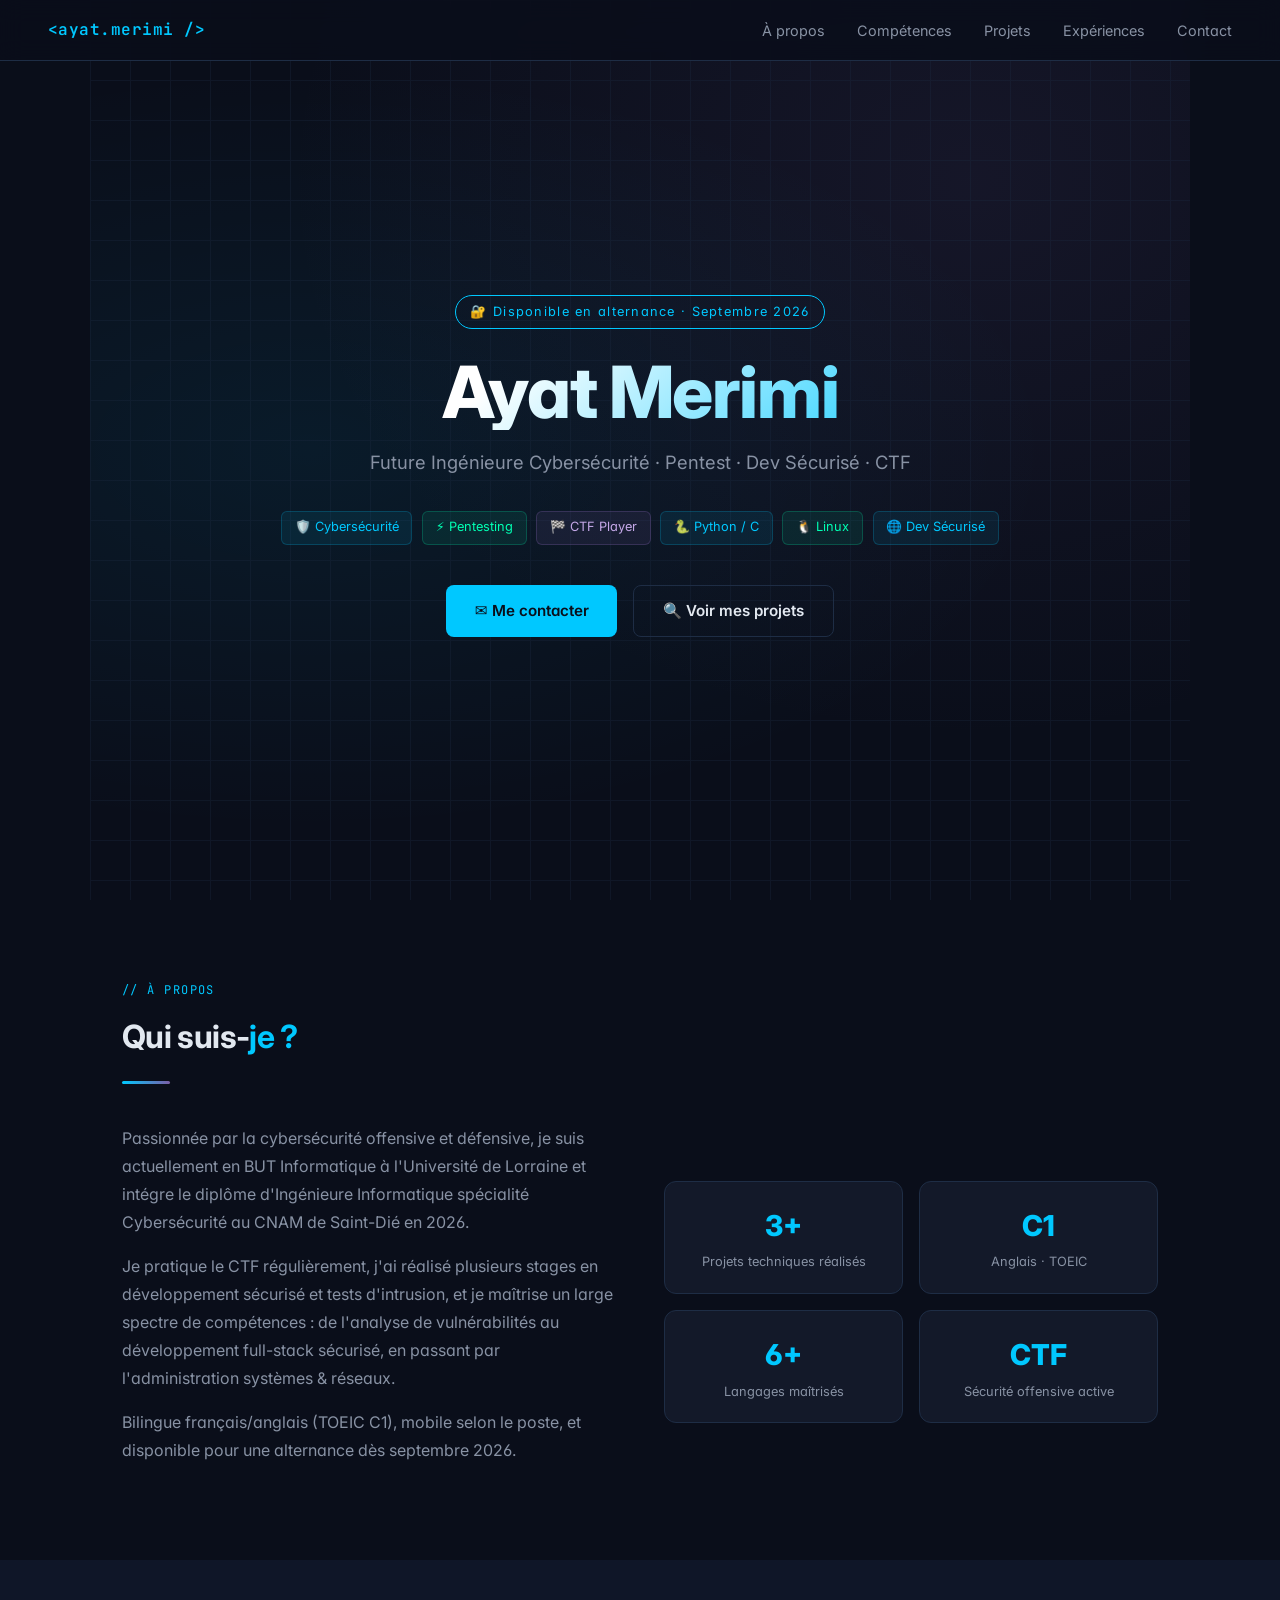
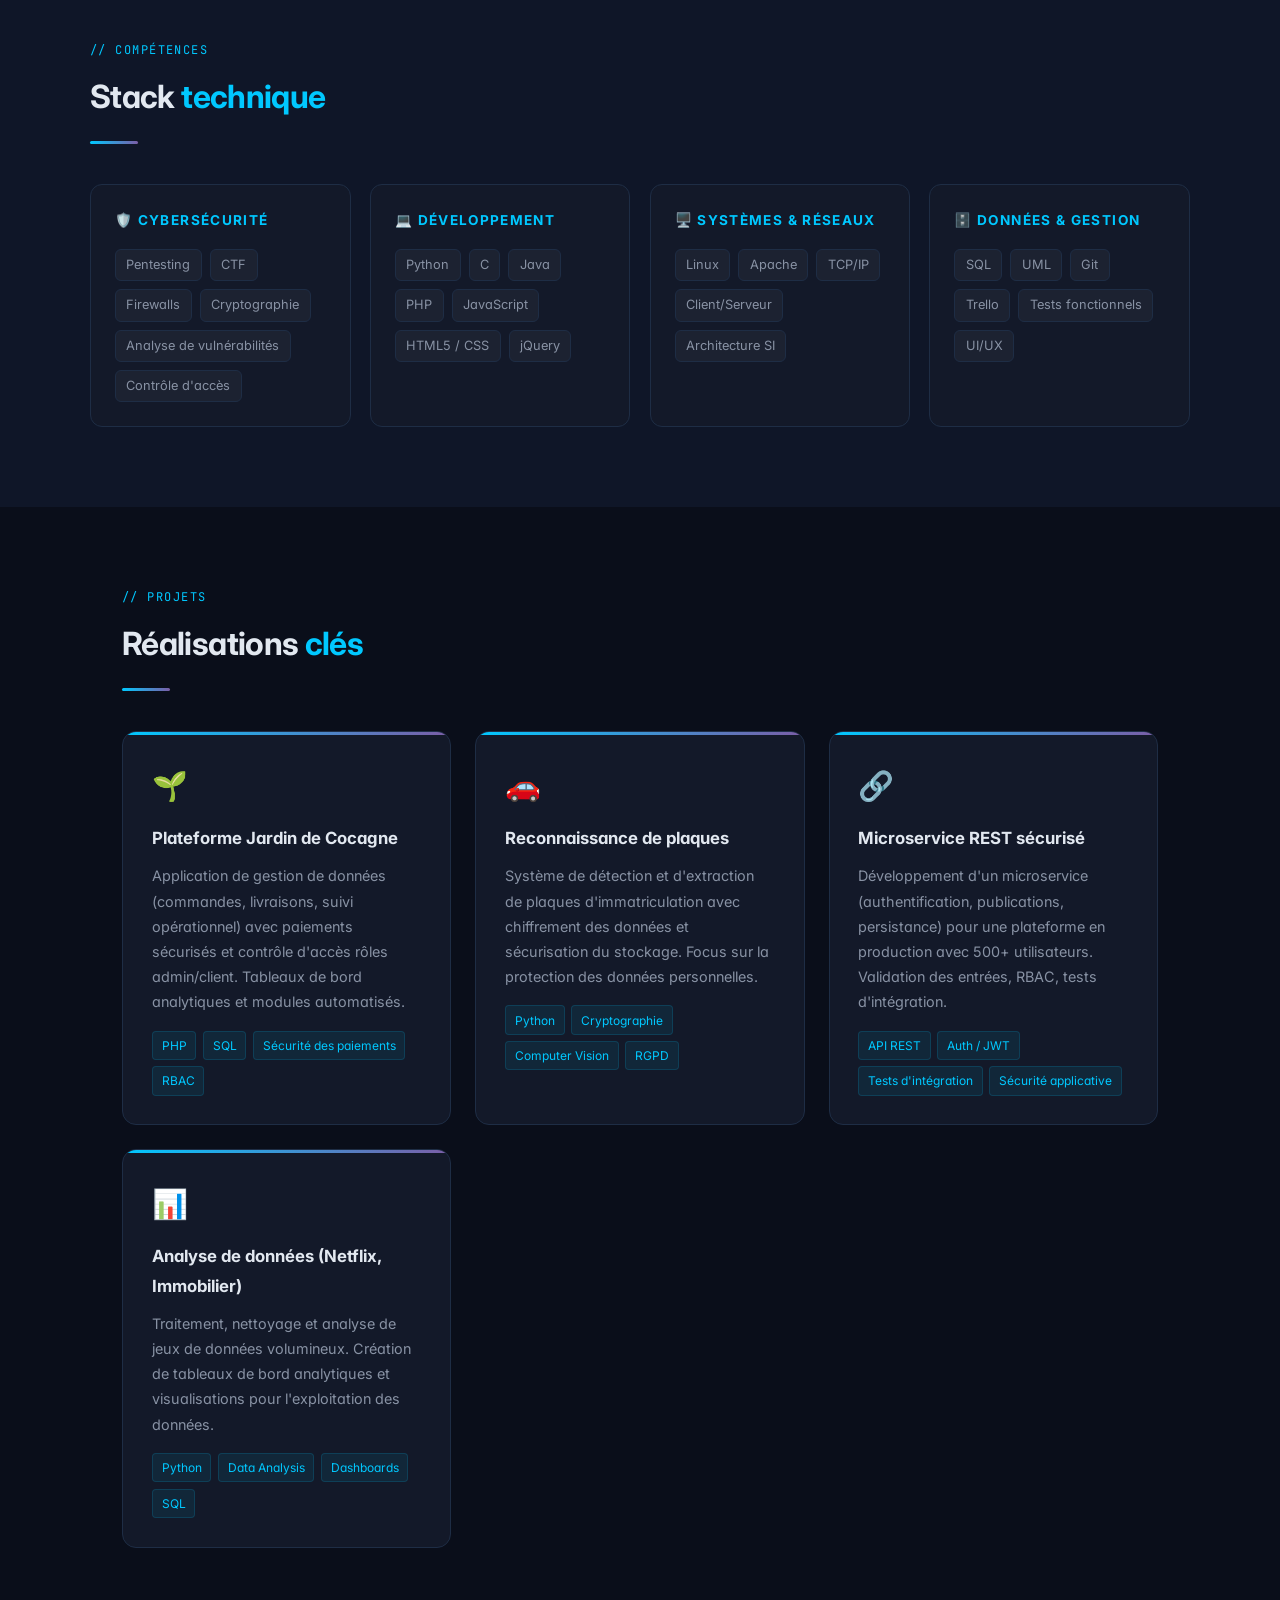
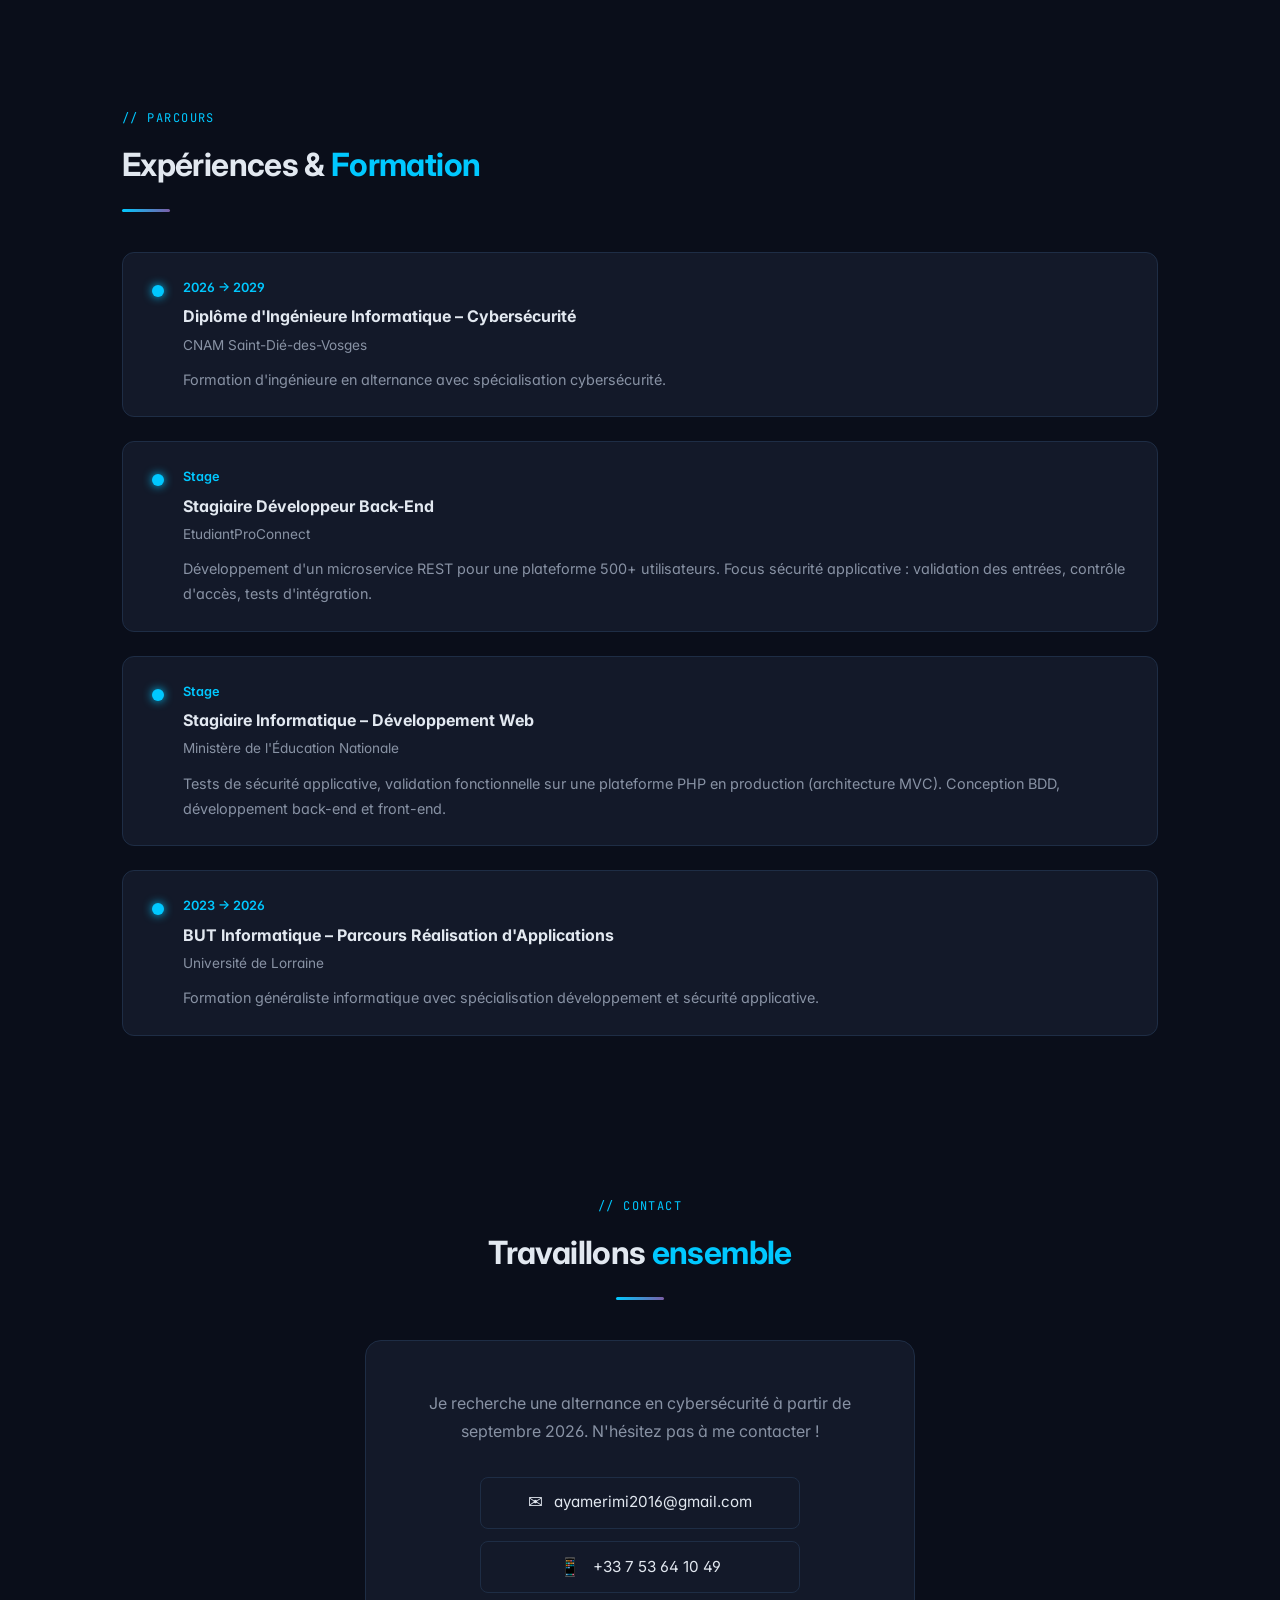
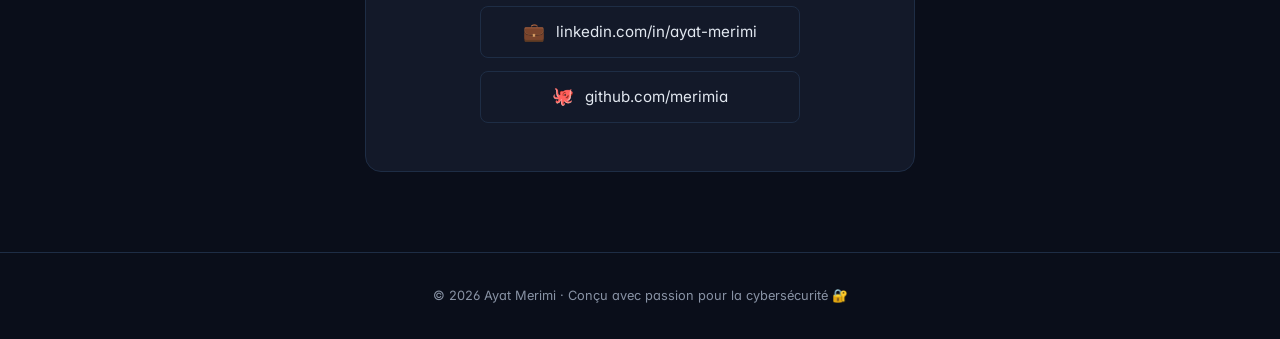
==== index.html @ 7a527c50 "Add files via upload" ====
<!DOCTYPE html>
<html lang="fr">
<head>
  <meta charset="UTF-8" />
  <meta name="viewport" content="width=device-width, initial-scale=1.0" />
  <title>Ayat Merimi – Future Ingénieure Cybersécurité</title>
  <link rel="preconnect" href="https://fonts.googleapis.com">
  <link rel="preconnect" href="https://fonts.gstatic.com" crossorigin>
  <link href="https://fonts.googleapis.com/css2?family=Inter:wght@300;400;500;600;700;800&family=JetBrains+Mono:wght@400;600&display=swap" rel="stylesheet">
  <style>
    :root {
      --bg: #0a0e1a;
      --bg2: #0f1628;
      --card: #131929;
      --accent: #00c8ff;
      --accent2: #7b5ea7;
      --green: #00ffb3;
      --text: #e2e8f0;
      --muted: #8892a4;
      --border: #1e2d45;
    }

    * { margin: 0; padding: 0; box-sizing: border-box; }

    html { scroll-behavior: smooth; }

    body {
      font-family: 'Inter', system-ui, sans-serif;
      background: var(--bg);
      color: var(--text);
      line-height: 1.75;
      -webkit-font-smoothing: antialiased;
      -moz-osx-font-smoothing: grayscale;
      font-feature-settings: "cv02","cv03","cv04","cv11";
    }

    /* ── NAV ── */
    nav {
      position: fixed; top: 0; left: 0; right: 0; z-index: 100;
      display: flex; align-items: center; justify-content: space-between;
      padding: 1rem 3rem;
      background: rgba(10,14,26,.85);
      backdrop-filter: blur(12px);
      border-bottom: 1px solid var(--border);
    }
    .logo {
      font-family: 'JetBrains Mono', monospace;
      font-size: 1rem; font-weight: 600; color: var(--accent);
      letter-spacing: .03em;
    }
    .nav-links { display: flex; gap: 2rem; list-style: none; }
    .nav-links a {
      color: var(--muted); text-decoration: none; font-size: .9rem;
      transition: color .2s;
    }
    .nav-links a:hover { color: var(--accent); }

    /* ── HERO ── */
    #hero {
      min-height: 100vh;
      display: flex; align-items: center; justify-content: center;
      text-align: center;
      padding: 6rem 2rem 4rem;
      background:
        radial-gradient(ellipse at 20% 50%, rgba(0,200,255,.07) 0%, transparent 60%),
        radial-gradient(ellipse at 80% 20%, rgba(123,94,167,.1) 0%, transparent 55%);
      position: relative; overflow: hidden;
    }
    .grid-bg {
      position: absolute; inset: 0;
      background-image:
        linear-gradient(var(--border) 1px, transparent 1px),
        linear-gradient(90deg, var(--border) 1px, transparent 1px);
      background-size: 40px 40px;
      opacity: .3;
    }
    .hero-content { position: relative; z-index: 1; max-width: 750px; }
    .badge {
      display: inline-block;
      padding: .3rem .9rem;
      border: 1px solid var(--accent);
      border-radius: 100px;
      color: var(--accent);
      font-size: .8rem; letter-spacing: .1em;
      margin-bottom: 1.5rem;
      animation: pulse 2s infinite;
    }
    @keyframes pulse {
      0%,100% { box-shadow: 0 0 0 0 rgba(0,200,255,.3); }
      50%      { box-shadow: 0 0 0 6px rgba(0,200,255,0); }
    }
    h1 {
      font-size: clamp(2.5rem, 6vw, 4.5rem);
      font-weight: 800; line-height: 1.08;
      letter-spacing: -.02em;
      background: linear-gradient(135deg, #fff 30%, var(--accent));
      -webkit-background-clip: text; -webkit-text-fill-color: transparent;
      background-clip: text;
      margin-bottom: 1rem;
    }
    .hero-sub {
      font-size: 1.15rem; color: var(--muted); margin-bottom: 2rem;
    }
    .hero-tags {
      display: flex; flex-wrap: wrap; gap: .6rem; justify-content: center;
      margin-bottom: 2.5rem;
    }
    .tag {
      padding: .3rem .8rem;
      border-radius: 6px;
      background: rgba(0,200,255,.08);
      border: 1px solid rgba(0,200,255,.2);
      font-size: .8rem; color: var(--accent);
    }
    .tag.green {
      background: rgba(0,255,179,.08);
      border-color: rgba(0,255,179,.2);
      color: var(--green);
    }
    .tag.purple {
      background: rgba(123,94,167,.12);
      border-color: rgba(123,94,167,.3);
      color: #c4a8e8;
    }
    .btn-row { display: flex; gap: 1rem; justify-content: center; flex-wrap: wrap; }
    .btn {
      padding: .75rem 1.8rem;
      border-radius: 8px;
      font-size: .95rem; font-weight: 600;
      text-decoration: none; cursor: pointer;
      transition: all .2s;
      display: inline-flex; align-items: center; gap: .5rem;
    }
    .btn-primary {
      background: var(--accent); color: #0a0e1a;
    }
    .btn-primary:hover { background: #33d6ff; transform: translateY(-2px); }
    .btn-outline {
      border: 1px solid var(--border); color: var(--text);
    }
    .btn-outline:hover { border-color: var(--accent); color: var(--accent); transform: translateY(-2px); }

    /* ── SECTIONS ── */
    section { padding: 5rem 2rem; max-width: 1100px; margin: 0 auto; }
    .section-label {
      font-family: 'JetBrains Mono', monospace;
      font-size: .75rem; letter-spacing: .12em; color: var(--accent);
      text-transform: uppercase; margin-bottom: .5rem;
      font-weight: 400;
    }
    h2 {
      font-size: 2rem; font-weight: 700; margin-bottom: 1rem;
      letter-spacing: -.02em;
    }
    h2 span { color: var(--accent); }
    .divider {
      width: 48px; height: 3px;
      background: linear-gradient(90deg, var(--accent), var(--accent2));
      border-radius: 2px; margin-bottom: 2.5rem;
    }

    /* ── ABOUT ── */
    .about-grid {
      display: grid; grid-template-columns: 1fr 1fr; gap: 3rem; align-items: center;
    }
    .about-text p { color: var(--muted); margin-bottom: 1rem; }
    .about-stats {
      display: grid; grid-template-columns: 1fr 1fr; gap: 1rem;
    }
    .stat-card {
      background: var(--card); border: 1px solid var(--border); border-radius: 12px;
      padding: 1.2rem; text-align: center;
    }
    .stat-num { font-size: 1.8rem; font-weight: 800; color: var(--accent); }
    .stat-label { font-size: .8rem; color: var(--muted); }

    /* ── SKILLS ── */
    #skills { background: var(--bg2); padding: 5rem 2rem; }
    #skills > * { max-width: 1100px; margin: 0 auto; }
    .skills-wrapper { max-width: 1100px; margin: 0 auto; }
    .skill-groups { display: grid; grid-template-columns: repeat(auto-fit, minmax(230px,1fr)); gap: 1.2rem; }
    .skill-group {
      background: var(--card); border: 1px solid var(--border); border-radius: 12px;
      padding: 1.5rem;
    }
    .skill-group h3 {
      font-size: .85rem; letter-spacing: .1em; text-transform: uppercase;
      color: var(--accent); margin-bottom: 1rem; display: flex; align-items: center; gap: .5rem;
    }
    .skill-list { display: flex; flex-wrap: wrap; gap: .5rem; }
    .skill-pill {
      padding: .25rem .65rem; border-radius: 6px;
      background: rgba(255,255,255,.04);
      border: 1px solid var(--border);
      font-size: .8rem; color: var(--muted);
    }

    /* ── PROJECTS ── */
    .projects-grid { display: grid; grid-template-columns: repeat(auto-fit, minmax(300px,1fr)); gap: 1.5rem; }
    .project-card {
      background: var(--card); border: 1px solid var(--border); border-radius: 14px;
      padding: 1.8rem; position: relative; overflow: hidden;
      transition: border-color .2s, transform .2s;
    }
    .project-card:hover { border-color: var(--accent); transform: translateY(-4px); }
    .project-card::before {
      content: ''; position: absolute; top: 0; left: 0; right: 0; height: 3px;
      background: linear-gradient(90deg, var(--accent), var(--accent2));
    }
    .project-icon { font-size: 1.8rem; margin-bottom: .8rem; }
    .project-card h3 { font-size: 1.05rem; font-weight: 700; margin-bottom: .6rem; }
    .project-card p { color: var(--muted); font-size: .9rem; margin-bottom: 1rem; }
    .project-tags { display: flex; flex-wrap: wrap; gap: .4rem; }
    .project-tag {
      padding: .2rem .55rem; border-radius: 4px;
      background: rgba(0,200,255,.08); border: 1px solid rgba(0,200,255,.15);
      font-size: .75rem; color: var(--accent);
    }

    /* ── EXPERIENCE ── */
    .timeline { display: flex; flex-direction: column; gap: 1.5rem; }
    .timeline-item {
      background: var(--card); border: 1px solid var(--border); border-radius: 12px;
      padding: 1.5rem 1.8rem;
      display: grid; grid-template-columns: auto 1fr; gap: 1.2rem; align-items: start;
    }
    .tl-dot {
      width: 12px; height: 12px; border-radius: 50%;
      background: var(--accent); margin-top: .5rem; flex-shrink: 0;
      box-shadow: 0 0 10px var(--accent);
    }
    .tl-date { font-size: .8rem; color: var(--accent); font-weight: 600; margin-bottom: .2rem; }
    .tl-title { font-size: 1rem; font-weight: 700; margin-bottom: .2rem; }
    .tl-company { font-size: .85rem; color: var(--muted); margin-bottom: .6rem; }
    .tl-desc { font-size: .9rem; color: var(--muted); }

    /* ── CONTACT ── */
    #contact { text-align: center; }
    .contact-card {
      background: var(--card); border: 1px solid var(--border); border-radius: 16px;
      padding: 3rem; max-width: 550px; margin: 0 auto;
    }
    .contact-card p { color: var(--muted); margin-bottom: 2rem; }
    .contact-links { display: flex; flex-direction: column; gap: .8rem; align-items: center; }
    .contact-link {
      display: flex; align-items: center; gap: .7rem;
      color: var(--text); text-decoration: none; font-size: .95rem;
      padding: .6rem 1.2rem; border-radius: 8px;
      border: 1px solid var(--border);
      transition: border-color .2s, color .2s;
      width: 100%; max-width: 320px; justify-content: center;
    }
    .contact-link:hover { border-color: var(--accent); color: var(--accent); }
    .contact-link span { font-size: 1.1rem; }

    /* ── FOOTER ── */
    footer {
      text-align: center; padding: 2rem;
      color: var(--muted); font-size: .8rem;
      border-top: 1px solid var(--border);
    }

    /* ── RESPONSIVE ── */
    @media (max-width: 640px) {
      nav { padding: 1rem 1.5rem; }
      .nav-links { display: none; }
      .about-grid { grid-template-columns: 1fr; }
      .about-stats { grid-template-columns: 1fr 1fr; }
    }
  </style>
</head>
<body>

<!-- NAV -->
<nav>
  <div class="logo">&lt;ayat.merimi /&gt;</div>
  <ul class="nav-links">
    <li><a href="#about">À propos</a></li>
    <li><a href="#skills">Compétences</a></li>
    <li><a href="#projects">Projets</a></li>
    <li><a href="#experience">Expériences</a></li>
    <li><a href="#contact">Contact</a></li>
  </ul>
</nav>

<!-- HERO -->
<section id="hero">
  <div class="grid-bg"></div>
  <div class="hero-content">
    <div class="badge">🔐 Disponible en alternance · Septembre 2026</div>
    <h1>Ayat Merimi</h1>
    <p class="hero-sub">Future Ingénieure Cybersécurité · Pentest · Dev Sécurisé · CTF</p>
    <div class="hero-tags">
      <span class="tag">🛡️ Cybersécurité</span>
      <span class="tag green">⚡ Pentesting</span>
      <span class="tag purple">🏁 CTF Player</span>
      <span class="tag">🐍 Python / C</span>
      <span class="tag green">🐧 Linux</span>
      <span class="tag">🌐 Dev Sécurisé</span>
    </div>
    <div class="btn-row">
      <a href="#contact" class="btn btn-primary">✉️ Me contacter</a>
      <a href="#projects" class="btn btn-outline">🔍 Voir mes projets</a>
    </div>
  </div>
</section>

<!-- ABOUT -->
<section id="about">
  <div class="section-label">// À propos</div>
  <h2>Qui suis-<span>je ?</span></h2>
  <div class="divider"></div>
  <div class="about-grid">
    <div class="about-text">
      <p>Passionnée par la cybersécurité offensive et défensive, je suis actuellement en BUT Informatique à l'Université de Lorraine et intégre le diplôme d'Ingénieure Informatique spécialité Cybersécurité au CNAM de Saint-Dié en 2026.</p>
      <p>Je pratique le CTF régulièrement, j'ai réalisé plusieurs stages en développement sécurisé et tests d'intrusion, et je maîtrise un large spectre de compétences : de l'analyse de vulnérabilités au développement full-stack sécurisé, en passant par l'administration systèmes & réseaux.</p>
      <p>Bilingue français/anglais (TOEIC C1), mobile selon le poste, et disponible pour une alternance dès septembre 2026.</p>
    </div>
    <div class="about-stats">
      <div class="stat-card">
        <div class="stat-num">3+</div>
        <div class="stat-label">Projets techniques réalisés</div>
      </div>
      <div class="stat-card">
        <div class="stat-num">C1</div>
        <div class="stat-label">Anglais · TOEIC</div>
      </div>
      <div class="stat-card">
        <div class="stat-num">6+</div>
        <div class="stat-label">Langages maîtrisés</div>
      </div>
      <div class="stat-card">
        <div class="stat-num">CTF</div>
        <div class="stat-label">Sécurité offensive active</div>
      </div>
    </div>
  </div>
</section>

<!-- SKILLS -->
<div id="skills">
  <div class="skills-wrapper">
    <div class="section-label">// Compétences</div>
    <h2>Stack <span>technique</span></h2>
    <div class="divider"></div>
    <div class="skill-groups">
      <div class="skill-group">
        <h3>🛡️ Cybersécurité</h3>
        <div class="skill-list">
          <span class="skill-pill">Pentesting</span>
          <span class="skill-pill">CTF</span>
          <span class="skill-pill">Firewalls</span>
          <span class="skill-pill">Cryptographie</span>
          <span class="skill-pill">Analyse de vulnérabilités</span>
          <span class="skill-pill">Contrôle d'accès</span>
        </div>
      </div>
      <div class="skill-group">
        <h3>💻 Développement</h3>
        <div class="skill-list">
          <span class="skill-pill">Python</span>
          <span class="skill-pill">C</span>
          <span class="skill-pill">Java</span>
          <span class="skill-pill">PHP</span>
          <span class="skill-pill">JavaScript</span>
          <span class="skill-pill">HTML5 / CSS</span>
          <span class="skill-pill">jQuery</span>
        </div>
      </div>
      <div class="skill-group">
        <h3>🖥️ Systèmes & Réseaux</h3>
        <div class="skill-list">
          <span class="skill-pill">Linux</span>
          <span class="skill-pill">Apache</span>
          <span class="skill-pill">TCP/IP</span>
          <span class="skill-pill">Client/Serveur</span>
          <span class="skill-pill">Architecture SI</span>
        </div>
      </div>
      <div class="skill-group">
        <h3>🗄️ Données & Gestion</h3>
        <div class="skill-list">
          <span class="skill-pill">SQL</span>
          <span class="skill-pill">UML</span>
          <span class="skill-pill">Git</span>
          <span class="skill-pill">Trello</span>
          <span class="skill-pill">Tests fonctionnels</span>
          <span class="skill-pill">UI/UX</span>
        </div>
      </div>
    </div>
  </div>
</div>

<!-- PROJECTS -->
<section id="projects">
  <div class="section-label">// Projets</div>
  <h2>Réalisations <span>clés</span></h2>
  <div class="divider"></div>
  <div class="projects-grid">

    <div class="project-card">
      <div class="project-icon">🌱</div>
      <h3>Plateforme Jardin de Cocagne</h3>
      <p>Application de gestion de données (commandes, livraisons, suivi opérationnel) avec paiements sécurisés et contrôle d'accès rôles admin/client. Tableaux de bord analytiques et modules automatisés.</p>
      <div class="project-tags">
        <span class="project-tag">PHP</span>
        <span class="project-tag">SQL</span>
        <span class="project-tag">Sécurité des paiements</span>
        <span class="project-tag">RBAC</span>
      </div>
    </div>

    <div class="project-card">
      <div class="project-icon">🚗</div>
      <h3>Reconnaissance de plaques</h3>
      <p>Système de détection et d'extraction de plaques d'immatriculation avec chiffrement des données et sécurisation du stockage. Focus sur la protection des données personnelles.</p>
      <div class="project-tags">
        <span class="project-tag">Python</span>
        <span class="project-tag">Cryptographie</span>
        <span class="project-tag">Computer Vision</span>
        <span class="project-tag">RGPD</span>
      </div>
    </div>

    <div class="project-card">
      <div class="project-icon">🔗</div>
      <h3>Microservice REST sécurisé</h3>
      <p>Développement d'un microservice (authentification, publications, persistance) pour une plateforme en production avec 500+ utilisateurs. Validation des entrées, RBAC, tests d'intégration.</p>
      <div class="project-tags">
        <span class="project-tag">API REST</span>
        <span class="project-tag">Auth / JWT</span>
        <span class="project-tag">Tests d'intégration</span>
        <span class="project-tag">Sécurité applicative</span>
      </div>
    </div>

    <div class="project-card">
      <div class="project-icon">📊</div>
      <h3>Analyse de données (Netflix, Immobilier)</h3>
      <p>Traitement, nettoyage et analyse de jeux de données volumineux. Création de tableaux de bord analytiques et visualisations pour l'exploitation des données.</p>
      <div class="project-tags">
        <span class="project-tag">Python</span>
        <span class="project-tag">Data Analysis</span>
        <span class="project-tag">Dashboards</span>
        <span class="project-tag">SQL</span>
      </div>
    </div>

  </div>
</section>

<!-- EXPERIENCE -->
<section id="experience">
  <div class="section-label">// Parcours</div>
  <h2>Expériences & <span>Formation</span></h2>
  <div class="divider"></div>
  <div class="timeline">

    <div class="timeline-item">
      <div class="tl-dot"></div>
      <div>
        <div class="tl-date">2026 → 2029</div>
        <div class="tl-title">Diplôme d'Ingénieure Informatique – Cybersécurité</div>
        <div class="tl-company">CNAM Saint-Dié-des-Vosges</div>
        <div class="tl-desc">Formation d'ingénieure en alternance avec spécialisation cybersécurité.</div>
      </div>
    </div>

    <div class="timeline-item">
      <div class="tl-dot"></div>
      <div>
        <div class="tl-date">Stage</div>
        <div class="tl-title">Stagiaire Développeur Back-End</div>
        <div class="tl-company">EtudiantProConnect</div>
        <div class="tl-desc">Développement d'un microservice REST pour une plateforme 500+ utilisateurs. Focus sécurité applicative : validation des entrées, contrôle d'accès, tests d'intégration.</div>
      </div>
    </div>

    <div class="timeline-item">
      <div class="tl-dot"></div>
      <div>
        <div class="tl-date">Stage</div>
        <div class="tl-title">Stagiaire Informatique – Développement Web</div>
        <div class="tl-company">Ministère de l'Éducation Nationale</div>
        <div class="tl-desc">Tests de sécurité applicative, validation fonctionnelle sur une plateforme PHP en production (architecture MVC). Conception BDD, développement back-end et front-end.</div>
      </div>
    </div>

    <div class="timeline-item">
      <div class="tl-dot"></div>
      <div>
        <div class="tl-date">2023 → 2026</div>
        <div class="tl-title">BUT Informatique – Parcours Réalisation d'Applications</div>
        <div class="tl-company">Université de Lorraine</div>
        <div class="tl-desc">Formation généraliste informatique avec spécialisation développement et sécurité applicative.</div>
      </div>
    </div>

  </div>
</section>

<!-- CONTACT -->
<section id="contact">
  <div class="section-label">// Contact</div>
  <h2>Travaillons <span>ensemble</span></h2>
  <div class="divider" style="margin: 0 auto 2.5rem;"></div>
  <div class="contact-card">
    <p>Je recherche une alternance en cybersécurité à partir de septembre 2026. N'hésitez pas à me contacter !</p>
    <div class="contact-links">
      <a href="mailto:ayamerimi2016@gmail.com" class="contact-link">
        <span>✉️</span> ayamerimi2016@gmail.com
      </a>
      <a href="tel:+33753641049" class="contact-link">
        <span>📱</span> +33 7 53 64 10 49
      </a>
      <a href="https://linkedin.com/in/ayat-merimi" target="_blank" class="contact-link">
        <span>💼</span> linkedin.com/in/ayat-merimi
      </a>
      <a href="https://github.com/merimia" target="_blank" class="contact-link">
        <span>🐙</span> github.com/merimia
      </a>
    </div>
  </div>
</section>

<footer>
  <p>© 2026 Ayat Merimi · Conçu avec passion pour la cybersécurité 🔐</p>
</footer>

</body>
</html>
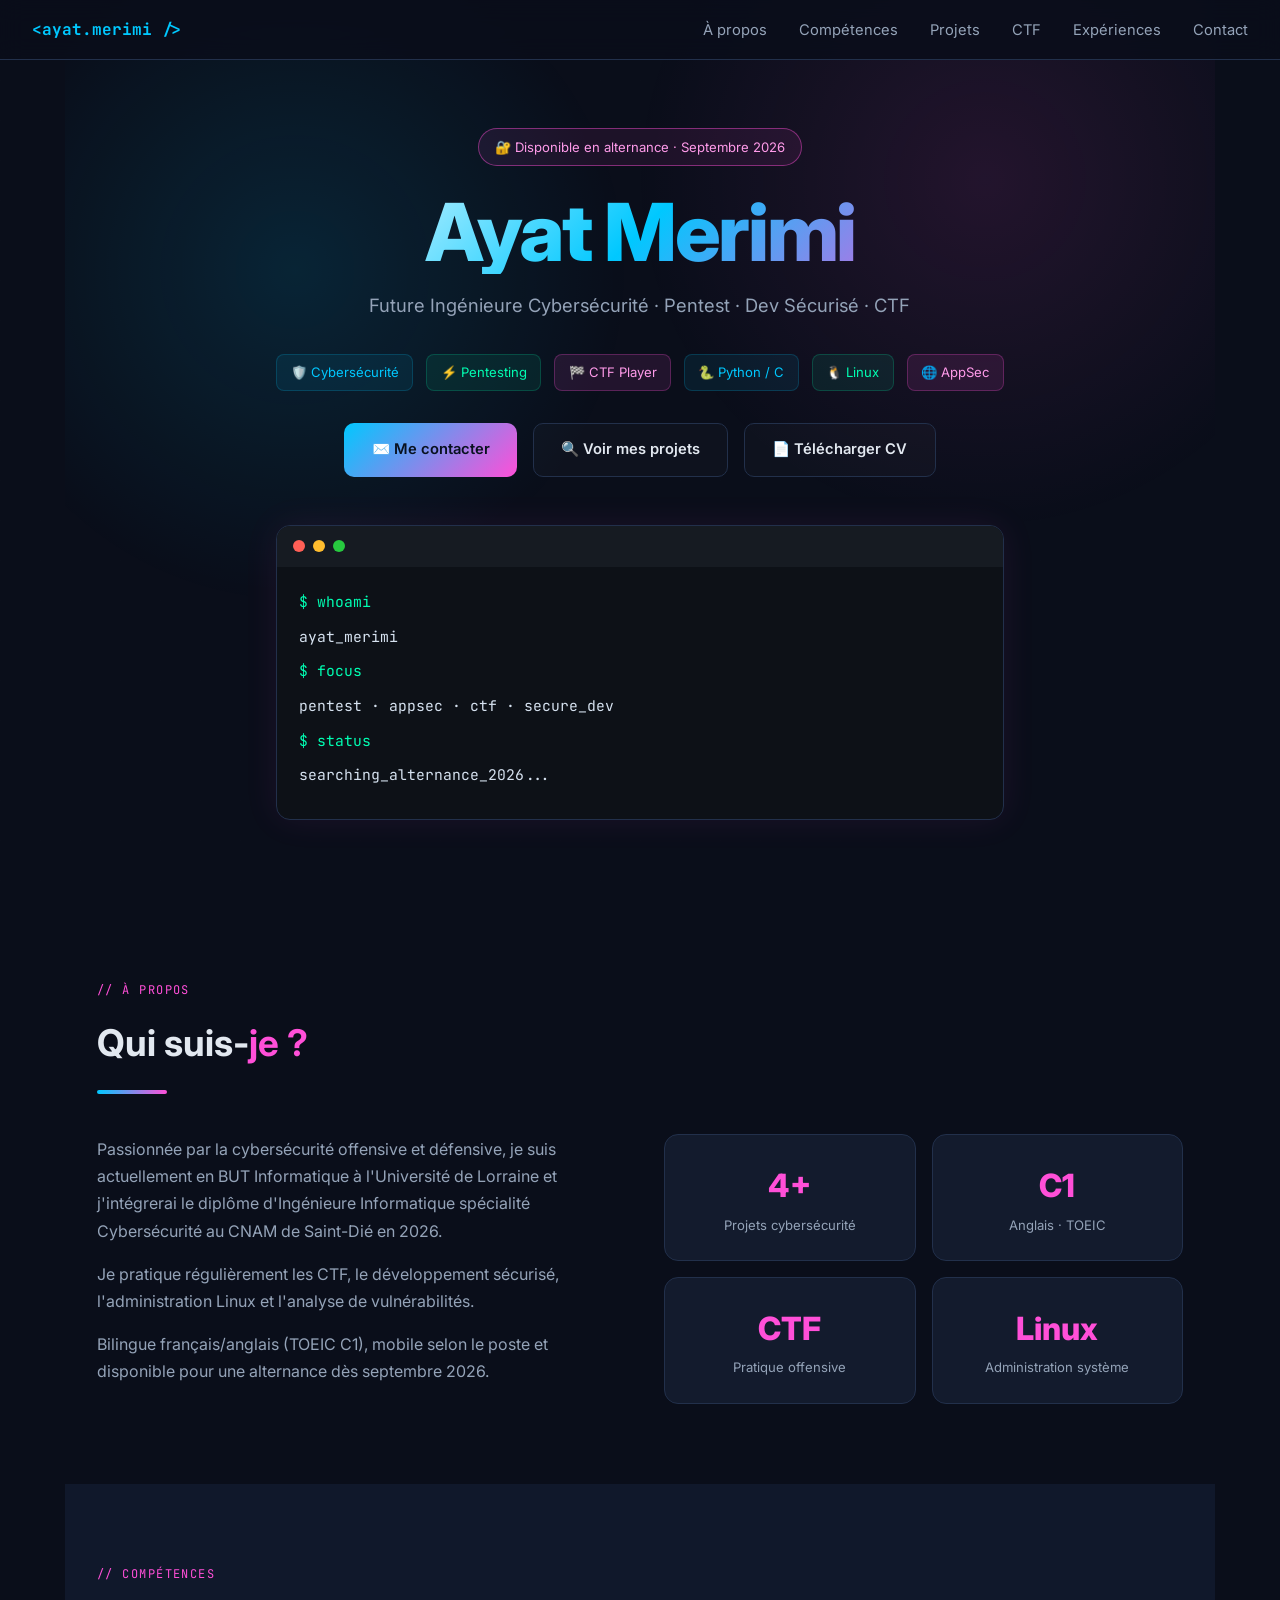
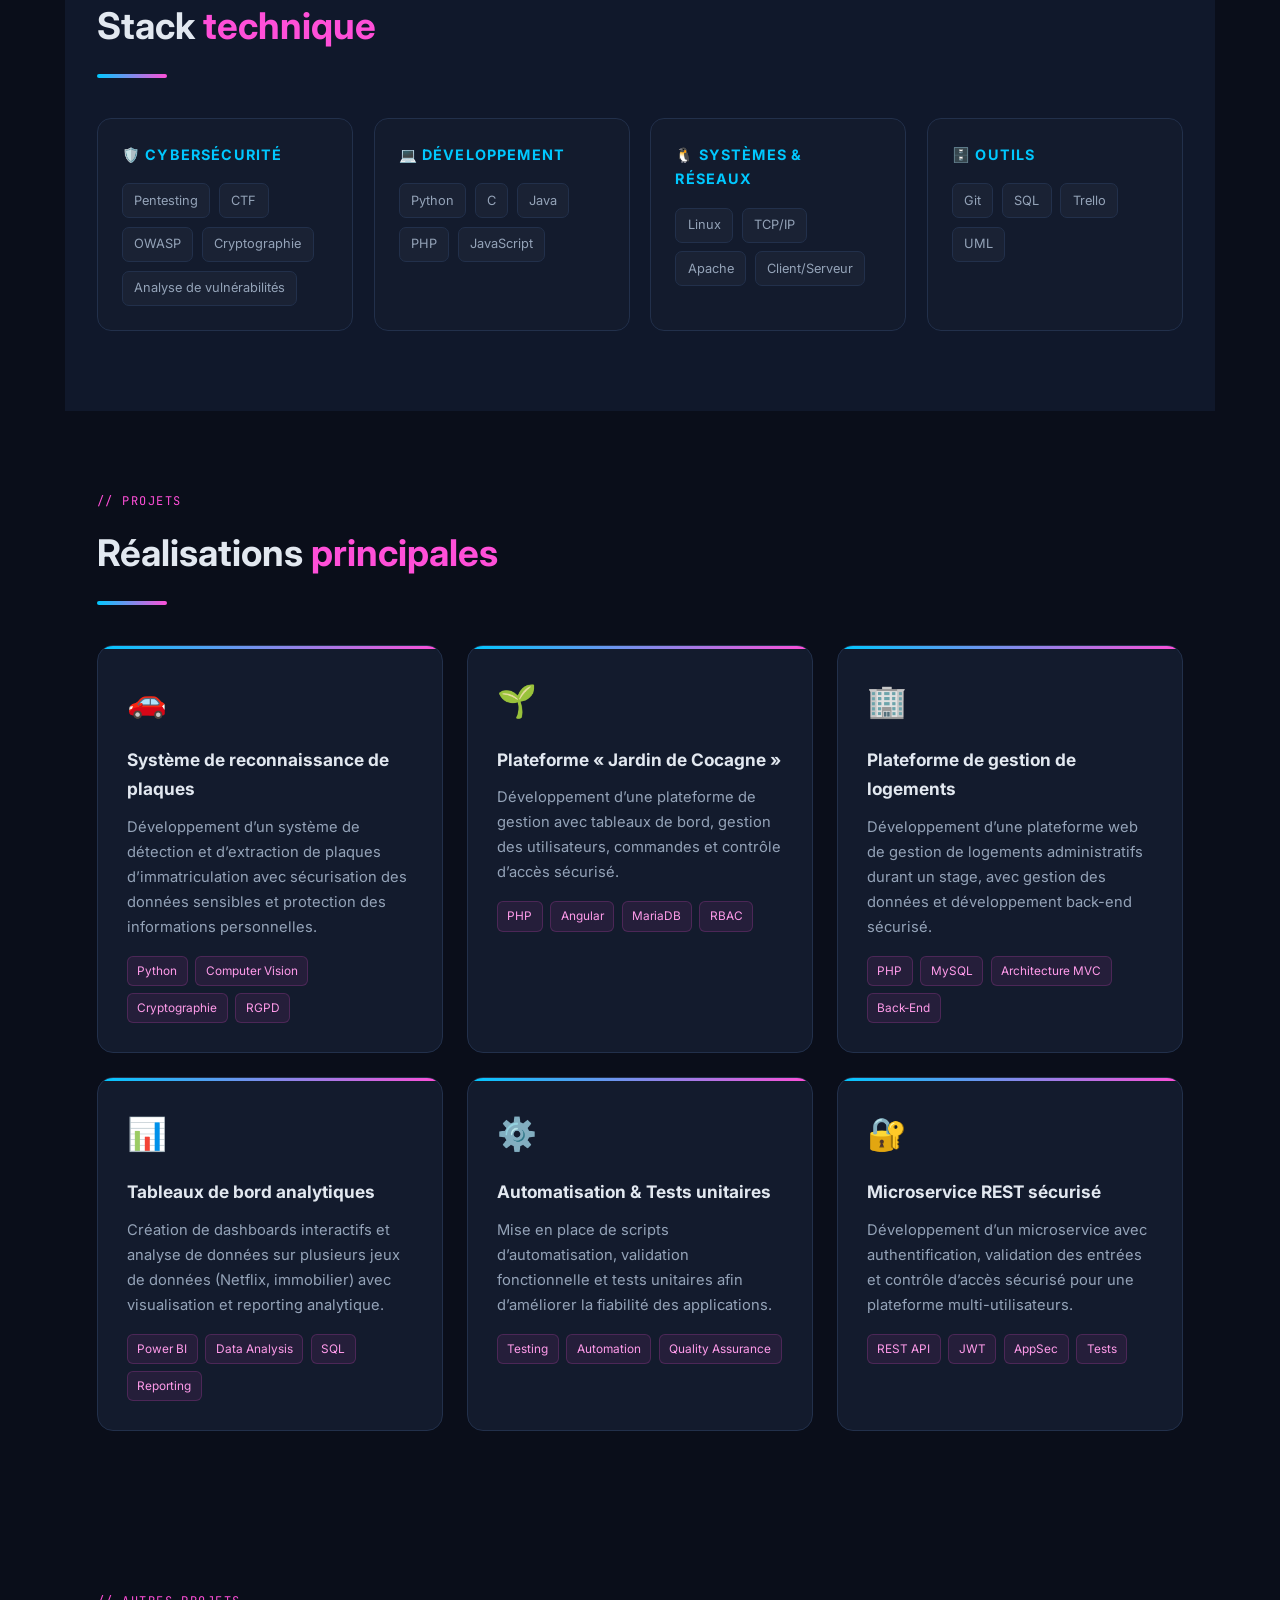
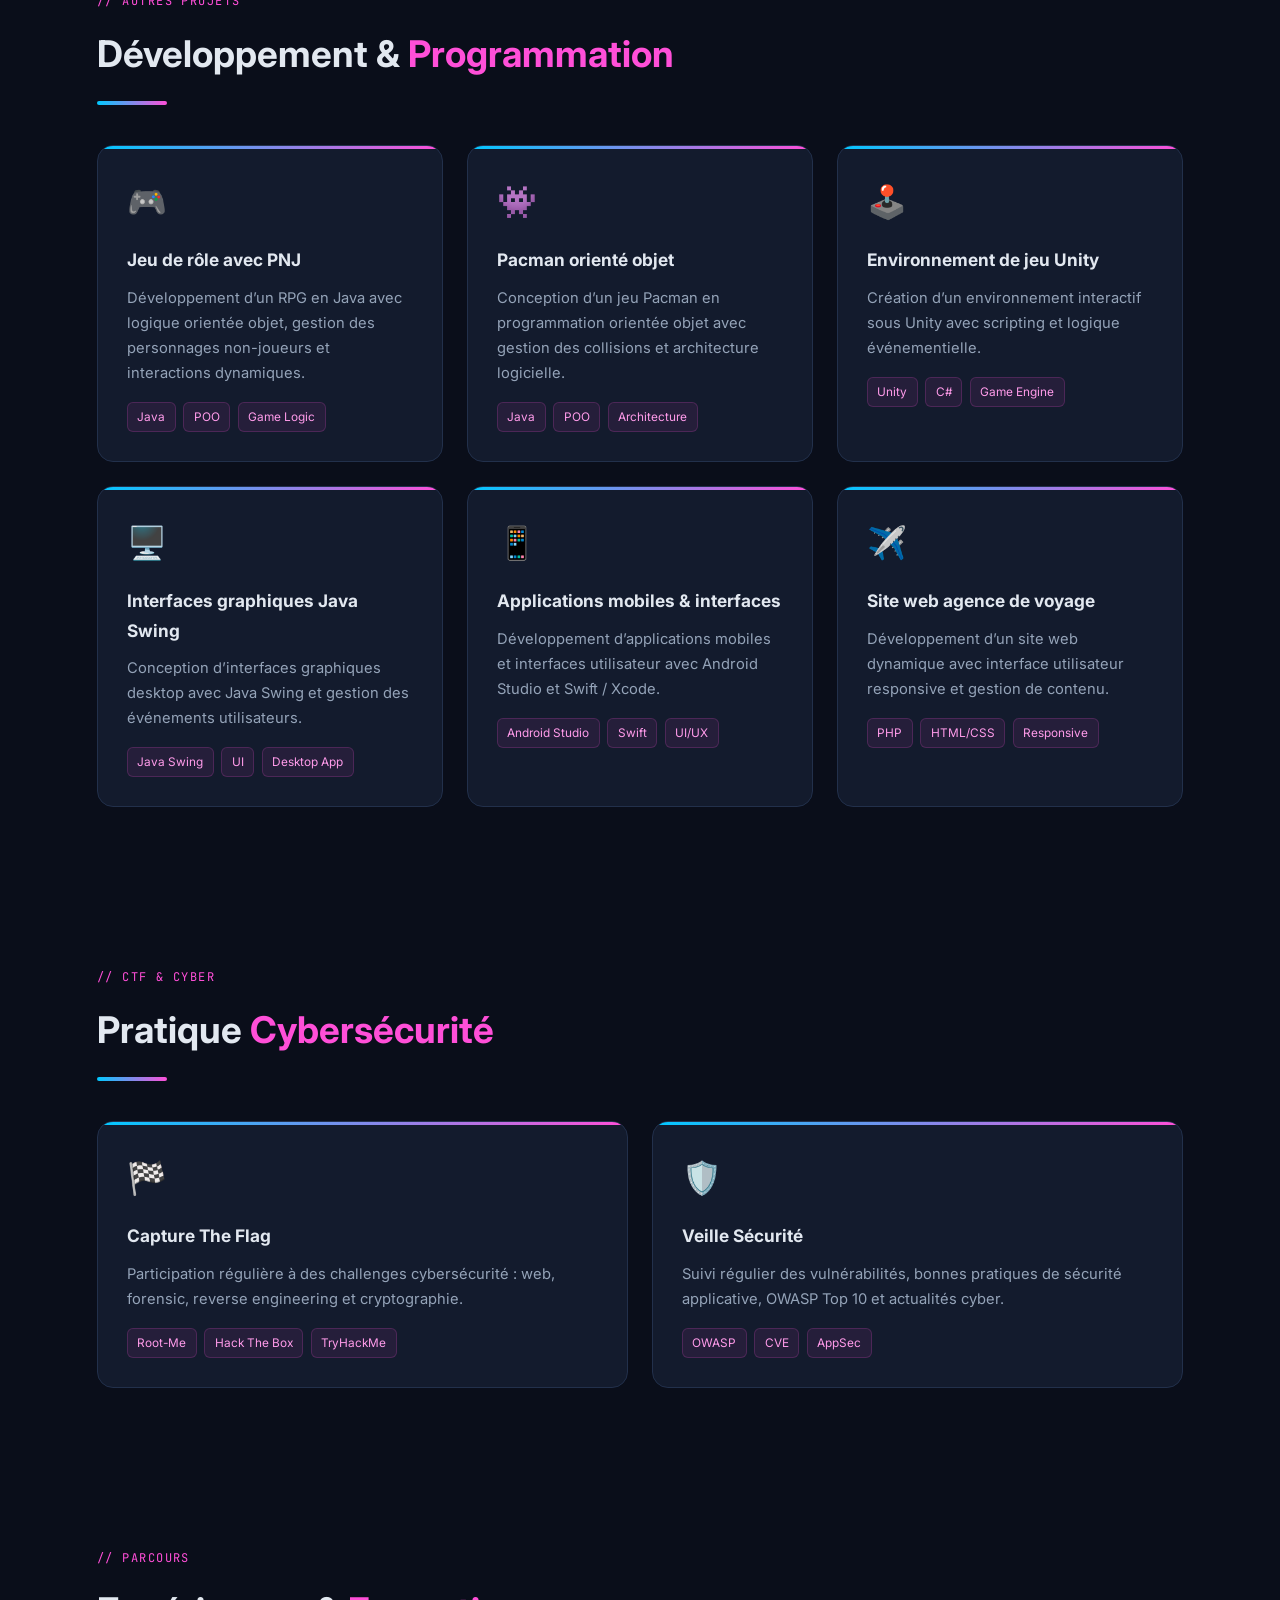
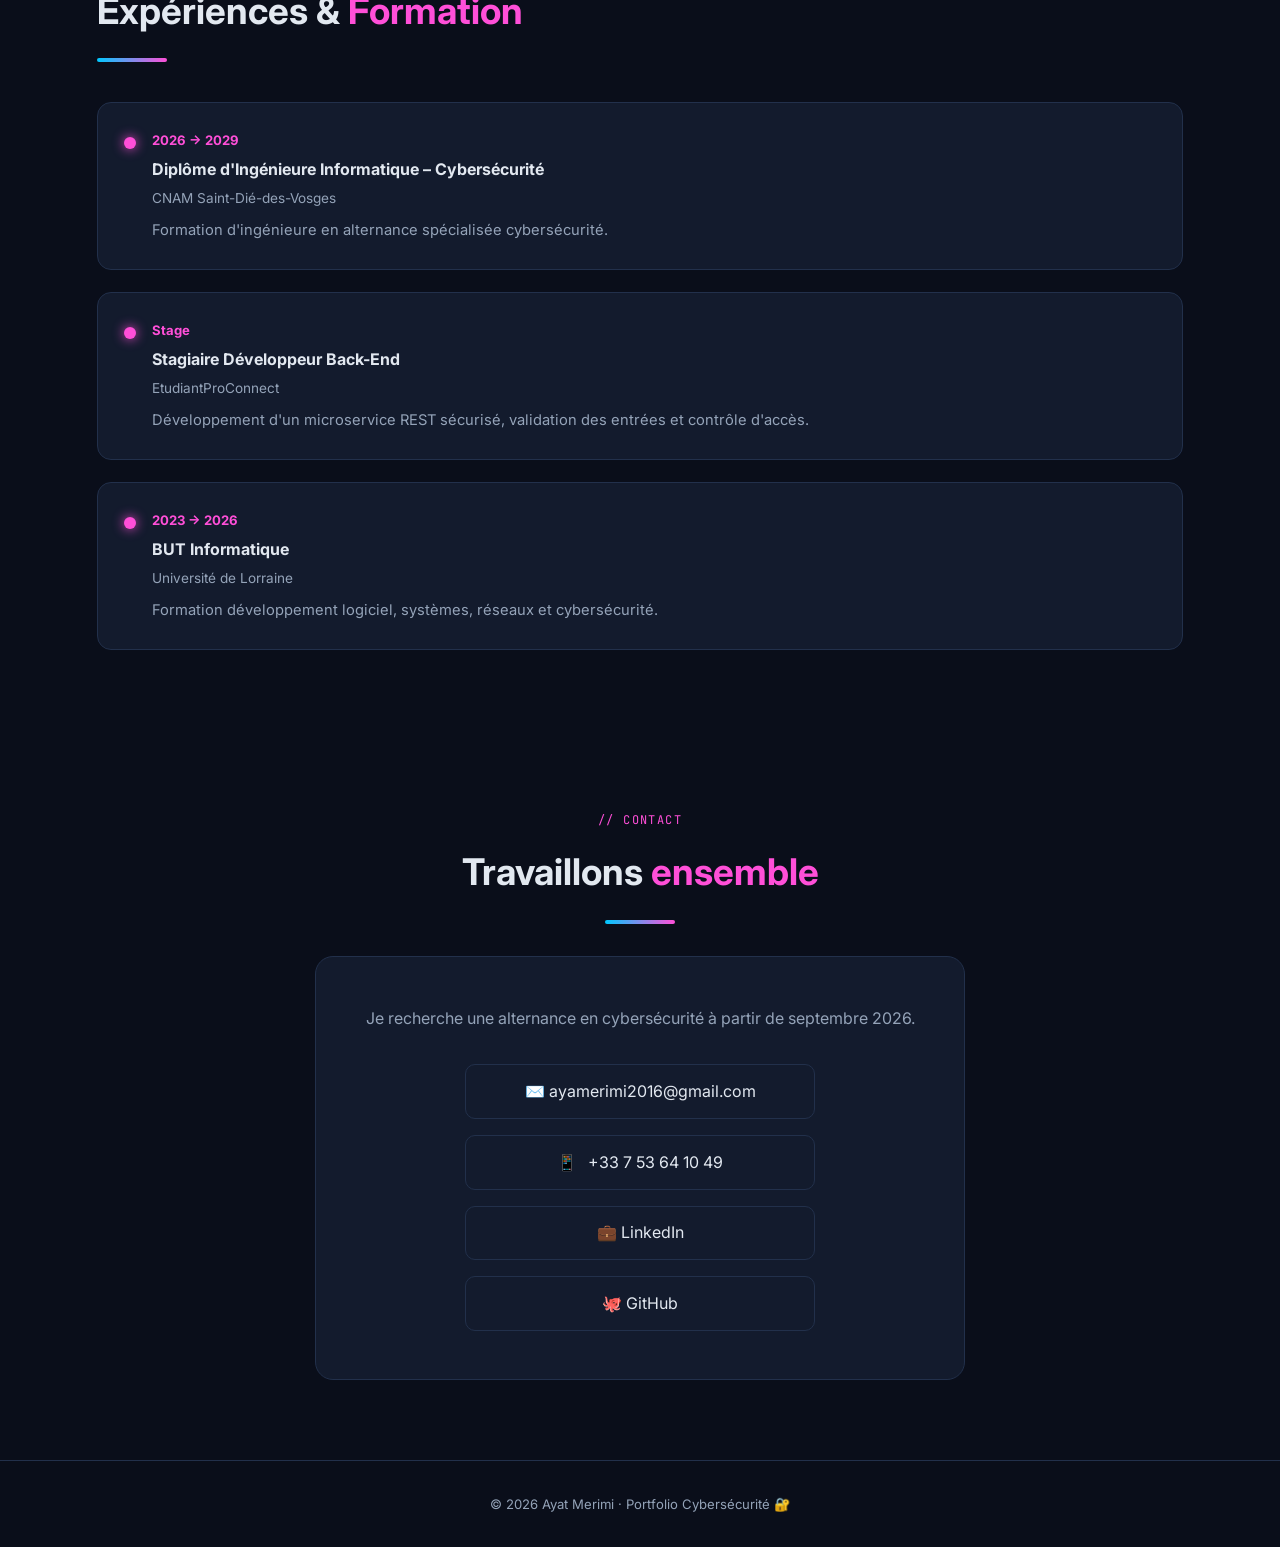
==== commit fd7410ef: "Update Portfolio" ====
--- a/index.html
+++ b/index.html
@@ -3,530 +3,1549 @@
 <head>
   <meta charset="UTF-8" />
   <meta name="viewport" content="width=device-width, initial-scale=1.0" />
+
   <title>Ayat Merimi – Future Ingénieure Cybersécurité</title>
+
+  <meta
+    name="description"
+    content="Portfolio cybersécurité de Ayat Merimi – Pentest, développement sécurisé, CTF, Linux et sécurité applicative."
+  />
+
   <link rel="preconnect" href="https://fonts.googleapis.com">
   <link rel="preconnect" href="https://fonts.gstatic.com" crossorigin>
-  <link href="https://fonts.googleapis.com/css2?family=Inter:wght@300;400;500;600;700;800&family=JetBrains+Mono:wght@400;600&display=swap" rel="stylesheet">
+
+  <link
+    href="https://fonts.googleapis.com/css2?family=Inter:wght@300;400;500;600;700;800&family=JetBrains+Mono:wght@400;600&display=swap"
+    rel="stylesheet"
+  >
+
   <style>
+
     :root {
       --bg: #0a0e1a;
-      --bg2: #0f1628;
-      --card: #131929;
+      --bg2: #10182b;
+      --card: #131b2d;
+
       --accent: #00c8ff;
-      --accent2: #7b5ea7;
+      --accent2: #ff4fd8;
+
+      --pink: #ff4fd8;
+      --pink-soft: rgba(255,79,216,.12);
+
       --green: #00ffb3;
+
       --text: #e2e8f0;
-      --muted: #8892a4;
-      --border: #1e2d45;
-    }
-
-    * { margin: 0; padding: 0; box-sizing: border-box; }
-
-    html { scroll-behavior: smooth; }
-
-    body {
-      font-family: 'Inter', system-ui, sans-serif;
-      background: var(--bg);
-      color: var(--text);
-      line-height: 1.75;
-      -webkit-font-smoothing: antialiased;
-      -moz-osx-font-smoothing: grayscale;
-      font-feature-settings: "cv02","cv03","cv04","cv11";
-    }
-
-    /* ── NAV ── */
-    nav {
-      position: fixed; top: 0; left: 0; right: 0; z-index: 100;
-      display: flex; align-items: center; justify-content: space-between;
-      padding: 1rem 3rem;
-      background: rgba(10,14,26,.85);
-      backdrop-filter: blur(12px);
-      border-bottom: 1px solid var(--border);
-    }
-    .logo {
-      font-family: 'JetBrains Mono', monospace;
-      font-size: 1rem; font-weight: 600; color: var(--accent);
-      letter-spacing: .03em;
-    }
-    .nav-links { display: flex; gap: 2rem; list-style: none; }
-    .nav-links a {
-      color: var(--muted); text-decoration: none; font-size: .9rem;
-      transition: color .2s;
-    }
-    .nav-links a:hover { color: var(--accent); }
-
-    /* ── HERO ── */
-    #hero {
-      min-height: 100vh;
-      display: flex; align-items: center; justify-content: center;
-      text-align: center;
-      padding: 6rem 2rem 4rem;
+      --muted: #94a3b8;
+
+      --border: #22304b;
+    }
+
+    *{
+      margin:0;
+      padding:0;
+      box-sizing:border-box;
+    }
+
+    html{
+      scroll-behavior:smooth;
+    }
+
+    body{
+      font-family:'Inter',sans-serif;
+      background:var(--bg);
+      color:var(--text);
+      line-height:1.7;
+      overflow-x:hidden;
+      -webkit-font-smoothing:antialiased;
+    }
+
+    body::before{
+      content:"";
+      position:fixed;
+      inset:0;
+      pointer-events:none;
+
       background:
-        radial-gradient(ellipse at 20% 50%, rgba(0,200,255,.07) 0%, transparent 60%),
-        radial-gradient(ellipse at 80% 20%, rgba(123,94,167,.1) 0%, transparent 55%);
-      position: relative; overflow: hidden;
-    }
-    .grid-bg {
-      position: absolute; inset: 0;
-      background-image:
-        linear-gradient(var(--border) 1px, transparent 1px),
-        linear-gradient(90deg, var(--border) 1px, transparent 1px);
-      background-size: 40px 40px;
-      opacity: .3;
-    }
-    .hero-content { position: relative; z-index: 1; max-width: 750px; }
-    .badge {
-      display: inline-block;
-      padding: .3rem .9rem;
-      border: 1px solid var(--accent);
-      border-radius: 100px;
-      color: var(--accent);
-      font-size: .8rem; letter-spacing: .1em;
-      margin-bottom: 1.5rem;
-      animation: pulse 2s infinite;
-    }
-    @keyframes pulse {
-      0%,100% { box-shadow: 0 0 0 0 rgba(0,200,255,.3); }
-      50%      { box-shadow: 0 0 0 6px rgba(0,200,255,0); }
-    }
-    h1 {
-      font-size: clamp(2.5rem, 6vw, 4.5rem);
-      font-weight: 800; line-height: 1.08;
-      letter-spacing: -.02em;
-      background: linear-gradient(135deg, #fff 30%, var(--accent));
-      -webkit-background-clip: text; -webkit-text-fill-color: transparent;
-      background-clip: text;
-      margin-bottom: 1rem;
-    }
-    .hero-sub {
-      font-size: 1.15rem; color: var(--muted); margin-bottom: 2rem;
-    }
-    .hero-tags {
-      display: flex; flex-wrap: wrap; gap: .6rem; justify-content: center;
-      margin-bottom: 2.5rem;
-    }
-    .tag {
-      padding: .3rem .8rem;
-      border-radius: 6px;
-      background: rgba(0,200,255,.08);
-      border: 1px solid rgba(0,200,255,.2);
-      font-size: .8rem; color: var(--accent);
-    }
-    .tag.green {
-      background: rgba(0,255,179,.08);
-      border-color: rgba(0,255,179,.2);
-      color: var(--green);
-    }
-    .tag.purple {
-      background: rgba(123,94,167,.12);
-      border-color: rgba(123,94,167,.3);
-      color: #c4a8e8;
-    }
-    .btn-row { display: flex; gap: 1rem; justify-content: center; flex-wrap: wrap; }
-    .btn {
-      padding: .75rem 1.8rem;
-      border-radius: 8px;
-      font-size: .95rem; font-weight: 600;
-      text-decoration: none; cursor: pointer;
-      transition: all .2s;
-      display: inline-flex; align-items: center; gap: .5rem;
-    }
-    .btn-primary {
-      background: var(--accent); color: #0a0e1a;
-    }
-    .btn-primary:hover { background: #33d6ff; transform: translateY(-2px); }
-    .btn-outline {
-      border: 1px solid var(--border); color: var(--text);
-    }
-    .btn-outline:hover { border-color: var(--accent); color: var(--accent); transform: translateY(-2px); }
-
-    /* ── SECTIONS ── */
-    section { padding: 5rem 2rem; max-width: 1100px; margin: 0 auto; }
-    .section-label {
-      font-family: 'JetBrains Mono', monospace;
-      font-size: .75rem; letter-spacing: .12em; color: var(--accent);
-      text-transform: uppercase; margin-bottom: .5rem;
-      font-weight: 400;
-    }
-    h2 {
-      font-size: 2rem; font-weight: 700; margin-bottom: 1rem;
-      letter-spacing: -.02em;
-    }
-    h2 span { color: var(--accent); }
-    .divider {
-      width: 48px; height: 3px;
-      background: linear-gradient(90deg, var(--accent), var(--accent2));
-      border-radius: 2px; margin-bottom: 2.5rem;
-    }
-
-    /* ── ABOUT ── */
-    .about-grid {
-      display: grid; grid-template-columns: 1fr 1fr; gap: 3rem; align-items: center;
-    }
-    .about-text p { color: var(--muted); margin-bottom: 1rem; }
-    .about-stats {
-      display: grid; grid-template-columns: 1fr 1fr; gap: 1rem;
-    }
-    .stat-card {
-      background: var(--card); border: 1px solid var(--border); border-radius: 12px;
-      padding: 1.2rem; text-align: center;
-    }
-    .stat-num { font-size: 1.8rem; font-weight: 800; color: var(--accent); }
-    .stat-label { font-size: .8rem; color: var(--muted); }
-
-    /* ── SKILLS ── */
-    #skills { background: var(--bg2); padding: 5rem 2rem; }
-    #skills > * { max-width: 1100px; margin: 0 auto; }
-    .skills-wrapper { max-width: 1100px; margin: 0 auto; }
-    .skill-groups { display: grid; grid-template-columns: repeat(auto-fit, minmax(230px,1fr)); gap: 1.2rem; }
-    .skill-group {
-      background: var(--card); border: 1px solid var(--border); border-radius: 12px;
-      padding: 1.5rem;
-    }
-    .skill-group h3 {
-      font-size: .85rem; letter-spacing: .1em; text-transform: uppercase;
-      color: var(--accent); margin-bottom: 1rem; display: flex; align-items: center; gap: .5rem;
-    }
-    .skill-list { display: flex; flex-wrap: wrap; gap: .5rem; }
-    .skill-pill {
-      padding: .25rem .65rem; border-radius: 6px;
-      background: rgba(255,255,255,.04);
-      border: 1px solid var(--border);
-      font-size: .8rem; color: var(--muted);
-    }
-
-    /* ── PROJECTS ── */
-    .projects-grid { display: grid; grid-template-columns: repeat(auto-fit, minmax(300px,1fr)); gap: 1.5rem; }
-    .project-card {
-      background: var(--card); border: 1px solid var(--border); border-radius: 14px;
-      padding: 1.8rem; position: relative; overflow: hidden;
-      transition: border-color .2s, transform .2s;
-    }
-    .project-card:hover { border-color: var(--accent); transform: translateY(-4px); }
-    .project-card::before {
-      content: ''; position: absolute; top: 0; left: 0; right: 0; height: 3px;
-      background: linear-gradient(90deg, var(--accent), var(--accent2));
-    }
-    .project-icon { font-size: 1.8rem; margin-bottom: .8rem; }
-    .project-card h3 { font-size: 1.05rem; font-weight: 700; margin-bottom: .6rem; }
-    .project-card p { color: var(--muted); font-size: .9rem; margin-bottom: 1rem; }
-    .project-tags { display: flex; flex-wrap: wrap; gap: .4rem; }
-    .project-tag {
-      padding: .2rem .55rem; border-radius: 4px;
-      background: rgba(0,200,255,.08); border: 1px solid rgba(0,200,255,.15);
-      font-size: .75rem; color: var(--accent);
-    }
-
-    /* ── EXPERIENCE ── */
-    .timeline { display: flex; flex-direction: column; gap: 1.5rem; }
-    .timeline-item {
-      background: var(--card); border: 1px solid var(--border); border-radius: 12px;
-      padding: 1.5rem 1.8rem;
-      display: grid; grid-template-columns: auto 1fr; gap: 1.2rem; align-items: start;
-    }
-    .tl-dot {
-      width: 12px; height: 12px; border-radius: 50%;
-      background: var(--accent); margin-top: .5rem; flex-shrink: 0;
-      box-shadow: 0 0 10px var(--accent);
-    }
-    .tl-date { font-size: .8rem; color: var(--accent); font-weight: 600; margin-bottom: .2rem; }
-    .tl-title { font-size: 1rem; font-weight: 700; margin-bottom: .2rem; }
-    .tl-company { font-size: .85rem; color: var(--muted); margin-bottom: .6rem; }
-    .tl-desc { font-size: .9rem; color: var(--muted); }
-
-    /* ── CONTACT ── */
-    #contact { text-align: center; }
-    .contact-card {
-      background: var(--card); border: 1px solid var(--border); border-radius: 16px;
-      padding: 3rem; max-width: 550px; margin: 0 auto;
-    }
-    .contact-card p { color: var(--muted); margin-bottom: 2rem; }
-    .contact-links { display: flex; flex-direction: column; gap: .8rem; align-items: center; }
-    .contact-link {
-      display: flex; align-items: center; gap: .7rem;
-      color: var(--text); text-decoration: none; font-size: .95rem;
-      padding: .6rem 1.2rem; border-radius: 8px;
-      border: 1px solid var(--border);
-      transition: border-color .2s, color .2s;
-      width: 100%; max-width: 320px; justify-content: center;
-    }
-    .contact-link:hover { border-color: var(--accent); color: var(--accent); }
-    .contact-link span { font-size: 1.1rem; }
-
-    /* ── FOOTER ── */
-    footer {
-      text-align: center; padding: 2rem;
-      color: var(--muted); font-size: .8rem;
-      border-top: 1px solid var(--border);
-    }
-
-    /* ── RESPONSIVE ── */
-    @media (max-width: 640px) {
-      nav { padding: 1rem 1.5rem; }
-      .nav-links { display: none; }
-      .about-grid { grid-template-columns: 1fr; }
-      .about-stats { grid-template-columns: 1fr 1fr; }
-    }
+        linear-gradient(
+          rgba(255,255,255,.015) 1px,
+          transparent 1px
+        ),
+        linear-gradient(
+          90deg,
+          rgba(255,255,255,.015) 1px,
+          transparent 1px
+        );
+
+      background-size:40px 40px;
+      opacity:.35;
+      z-index:-1;
+    }
+
+    /* NAV */
+
+    nav{
+      position:fixed;
+      top:0;
+      left:0;
+      right:0;
+
+      display:flex;
+      justify-content:space-between;
+      align-items:center;
+
+      padding:1rem 2rem;
+
+      background:rgba(10,14,26,.85);
+
+      backdrop-filter:blur(12px);
+
+      border-bottom:1px solid var(--border);
+
+      z-index:1000;
+    }
+
+    .logo{
+      font-family:'JetBrains Mono', monospace;
+      color:var(--accent);
+      font-weight:700;
+      font-size:1rem;
+    }
+
+    .nav-links{
+      display:flex;
+      gap:2rem;
+      list-style:none;
+    }
+
+    .nav-links a{
+      text-decoration:none;
+      color:var(--muted);
+      font-size:.92rem;
+      transition:.25s;
+    }
+
+    .nav-links a:hover{
+      color:var(--pink);
+    }
+
+    /* HERO */
+
+    #hero{
+      min-height:100vh;
+
+      display:flex;
+      align-items:center;
+      justify-content:center;
+
+      text-align:center;
+
+      position:relative;
+
+      padding:7rem 2rem 4rem;
+
+      overflow:hidden;
+
+      background:
+        radial-gradient(
+          circle at 20% 30%,
+          rgba(0,200,255,.12),
+          transparent 30%
+        ),
+
+        radial-gradient(
+          circle at 80% 20%,
+          rgba(255,79,216,.10),
+          transparent 30%
+        );
+    }
+
+    .hero-content{
+      max-width:850px;
+      position:relative;
+      z-index:2;
+    }
+
+    .badge{
+      display:inline-block;
+
+      padding:.45rem 1rem;
+
+      border-radius:999px;
+
+      border:1px solid rgba(255,79,216,.45);
+
+      background:rgba(255,79,216,.08);
+
+      color:#ff9bea;
+
+      font-size:.82rem;
+
+      margin-bottom:1.5rem;
+
+      animation:pulse 2.5s infinite;
+    }
+
+    @keyframes pulse{
+      0%,100%{
+        box-shadow:0 0 0 0 rgba(255,79,216,.18);
+      }
+
+      50%{
+        box-shadow:0 0 0 12px rgba(255,79,216,0);
+      }
+    }
+
+    h1{
+      font-size:clamp(3rem,7vw,5rem);
+
+      font-weight:800;
+
+      line-height:1.05;
+
+      margin-bottom:1rem;
+
+      letter-spacing:-.03em;
+
+      background:
+        linear-gradient(
+          135deg,
+          #ffffff,
+          var(--accent),
+          var(--pink)
+        );
+
+      -webkit-background-clip:text;
+      -webkit-text-fill-color:transparent;
+    }
+
+    .hero-sub{
+      color:var(--muted);
+      font-size:1.15rem;
+      margin-bottom:2rem;
+    }
+
+    .hero-tags{
+      display:flex;
+      flex-wrap:wrap;
+      justify-content:center;
+      gap:.8rem;
+
+      margin-bottom:2rem;
+    }
+
+    .tag{
+      padding:.4rem .85rem;
+
+      border-radius:8px;
+
+      background:rgba(0,200,255,.08);
+
+      border:1px solid rgba(0,200,255,.18);
+
+      color:var(--accent);
+
+      font-size:.82rem;
+    }
+
+    .tag.pink{
+      background:rgba(255,79,216,.10);
+      border:1px solid rgba(255,79,216,.25);
+      color:#ff9bea;
+    }
+
+    .tag.green{
+      background:rgba(0,255,179,.08);
+      border:1px solid rgba(0,255,179,.18);
+      color:var(--green);
+    }
+
+    .btn-row{
+      display:flex;
+      gap:1rem;
+      justify-content:center;
+      flex-wrap:wrap;
+    }
+
+    .btn{
+      position:relative;
+
+      overflow:hidden;
+
+      padding:.85rem 1.7rem;
+
+      border-radius:10px;
+
+      font-size:.92rem;
+      font-weight:600;
+
+      text-decoration:none;
+
+      transition:.3s;
+
+      display:inline-flex;
+      align-items:center;
+      gap:.5rem;
+    }
+
+    .btn::before{
+      content:"";
+
+      position:absolute;
+
+      top:0;
+      left:-100%;
+
+      width:100%;
+      height:100%;
+
+      background:
+        linear-gradient(
+          120deg,
+          transparent,
+          rgba(255,255,255,.18),
+          transparent
+        );
+
+      transition:.7s;
+    }
+
+    .btn:hover::before{
+      left:100%;
+    }
+
+    .btn-primary{
+      background:linear-gradient(
+        135deg,
+        var(--accent),
+        var(--pink)
+      );
+
+      color:#08111f;
+    }
+
+    .btn-primary:hover{
+      transform:translateY(-3px);
+      box-shadow:0 0 20px rgba(255,79,216,.25);
+    }
+
+    .btn-outline{
+      border:1px solid var(--border);
+      color:var(--text);
+      background:rgba(255,255,255,.02);
+    }
+
+    .btn-outline:hover{
+      border-color:var(--pink);
+      color:var(--pink);
+      transform:translateY(-3px);
+    }
+
+    /* TERMINAL */
+
+    .terminal{
+      margin-top:3rem;
+
+      background:#0d1117;
+
+      border:1px solid var(--border);
+
+      border-radius:14px;
+
+      overflow:hidden;
+
+      text-align:left;
+
+      box-shadow:0 0 35px rgba(255,79,216,.08);
+    }
+
+    .terminal-header{
+      display:flex;
+      gap:.5rem;
+
+      padding:.9rem 1rem;
+
+      background:#161b22;
+    }
+
+    .terminal-header span{
+      width:12px;
+      height:12px;
+      border-radius:50%;
+    }
+
+    .terminal-header span:nth-child(1){
+      background:#ff5f56;
+    }
+
+    .terminal-header span:nth-child(2){
+      background:#ffbd2e;
+    }
+
+    .terminal-header span:nth-child(3){
+      background:#27c93f;
+    }
+
+    .terminal-body{
+      padding:1.4rem;
+
+      font-family:'JetBrains Mono', monospace;
+
+      font-size:.92rem;
+
+      color:#d6e2f0;
+    }
+
+    .terminal-body p{
+      margin-bottom:.6rem;
+    }
+
+    .green{
+      color:var(--green);
+    }
+
+    /* GENERAL SECTIONS */
+
+    section{
+      max-width:1150px;
+      margin:auto;
+      padding:5rem 2rem;
+    }
+
+    .section-label{
+      font-family:'JetBrains Mono', monospace;
+
+      font-size:.75rem;
+
+      letter-spacing:.12em;
+
+      color:var(--pink);
+
+      text-transform:uppercase;
+
+      margin-bottom:.7rem;
+    }
+
+    h2{
+      font-size:2.3rem;
+      margin-bottom:1rem;
+    }
+
+    h2 span{
+      color:var(--pink);
+    }
+
+    .divider{
+      width:70px;
+      height:4px;
+
+      border-radius:4px;
+
+      background:
+        linear-gradient(
+          90deg,
+          var(--accent),
+          var(--pink)
+        );
+
+      margin-bottom:2.5rem;
+    }
+
+    /* ABOUT */
+
+    .about-grid{
+      display:grid;
+      grid-template-columns:1fr 1fr;
+      gap:3rem;
+      align-items:center;
+    }
+
+    .about-text p{
+      color:var(--muted);
+      margin-bottom:1rem;
+    }
+
+    .about-stats{
+      display:grid;
+      grid-template-columns:1fr 1fr;
+      gap:1rem;
+    }
+
+    .stat-card{
+      background:var(--card);
+
+      border:1px solid var(--border);
+
+      border-radius:14px;
+
+      padding:1.5rem;
+
+      text-align:center;
+
+      transition:.3s;
+    }
+
+    .stat-card:hover{
+      transform:translateY(-4px);
+
+      border-color:var(--pink);
+
+      box-shadow:0 0 25px rgba(255,79,216,.12);
+    }
+
+    .stat-num{
+      font-size:2rem;
+      font-weight:800;
+      color:var(--pink);
+    }
+
+    .stat-label{
+      font-size:.82rem;
+      color:var(--muted);
+    }
+
+    /* SKILLS */
+
+    #skills{
+      background:var(--bg2);
+    }
+
+    .skill-groups{
+      display:grid;
+      grid-template-columns:repeat(auto-fit,minmax(230px,1fr));
+      gap:1.3rem;
+    }
+
+    .skill-group{
+      background:var(--card);
+
+      border:1px solid var(--border);
+
+      border-radius:14px;
+
+      padding:1.5rem;
+
+      transition:.3s;
+    }
+
+    .skill-group:hover{
+      border-color:var(--pink);
+
+      transform:translateY(-5px);
+
+      box-shadow:0 0 25px rgba(255,79,216,.10);
+    }
+
+    .skill-group h3{
+      color:var(--accent);
+
+      margin-bottom:1rem;
+
+      font-size:.9rem;
+
+      text-transform:uppercase;
+
+      letter-spacing:.08em;
+    }
+
+    .skill-list{
+      display:flex;
+      flex-wrap:wrap;
+      gap:.55rem;
+    }
+
+    .skill-pill{
+      padding:.35rem .7rem;
+
+      border-radius:7px;
+
+      border:1px solid var(--border);
+
+      background:rgba(255,255,255,.03);
+
+      color:var(--muted);
+
+      font-size:.8rem;
+    }
+
+    /* PROJECTS */
+
+    .projects-grid{
+      display:grid;
+      grid-template-columns:repeat(auto-fit,minmax(300px,1fr));
+      gap:1.5rem;
+    }
+
+    .project-card{
+      background:var(--card);
+
+      border:1px solid var(--border);
+
+      border-radius:16px;
+
+      padding:1.8rem;
+
+      position:relative;
+
+      overflow:hidden;
+
+      transition:.3s;
+    }
+
+    .project-card::before{
+      content:"";
+
+      position:absolute;
+
+      top:0;
+      left:0;
+      right:0;
+
+      height:3px;
+
+      background:
+        linear-gradient(
+          90deg,
+          var(--accent),
+          var(--pink)
+        );
+    }
+
+    .project-card:hover{
+      transform:translateY(-6px);
+
+      border-color:var(--pink);
+
+      box-shadow:0 0 35px rgba(255,79,216,.10);
+    }
+
+    .project-icon{
+      font-size:2rem;
+      margin-bottom:1rem;
+    }
+
+    .project-card h3{
+      margin-bottom:.7rem;
+      font-size:1.08rem;
+    }
+
+    .project-card p{
+      color:var(--muted);
+      font-size:.92rem;
+      margin-bottom:1rem;
+    }
+
+    .project-tags{
+      display:flex;
+      flex-wrap:wrap;
+      gap:.45rem;
+    }
+
+    .project-tag{
+      padding:.25rem .6rem;
+
+      border-radius:6px;
+
+      background:rgba(255,79,216,.08);
+
+      border:1px solid rgba(255,79,216,.18);
+
+      color:#ff9bea;
+
+      font-size:.74rem;
+    }
+
+    /* TIMELINE */
+
+    .timeline{
+      display:flex;
+      flex-direction:column;
+      gap:1.4rem;
+    }
+
+    .timeline-item{
+      background:var(--card);
+
+      border:1px solid var(--border);
+
+      border-radius:14px;
+
+      padding:1.6rem;
+
+      display:grid;
+
+      grid-template-columns:auto 1fr;
+
+      gap:1rem;
+
+      transition:.3s;
+    }
+
+    .timeline-item:hover{
+      border-color:var(--pink);
+
+      transform:translateY(-4px);
+
+      box-shadow:0 0 30px rgba(255,79,216,.08);
+    }
+
+    .tl-dot{
+      width:12px;
+      height:12px;
+
+      border-radius:50%;
+
+      background:var(--pink);
+
+      margin-top:.5rem;
+
+      box-shadow:0 0 12px var(--pink);
+    }
+
+    .tl-date{
+      color:var(--pink);
+      font-size:.82rem;
+      font-weight:700;
+      margin-bottom:.3rem;
+    }
+
+    .tl-title{
+      font-weight:700;
+      margin-bottom:.25rem;
+    }
+
+    .tl-company{
+      color:var(--muted);
+      font-size:.85rem;
+      margin-bottom:.5rem;
+    }
+
+    .tl-desc{
+      color:var(--muted);
+      font-size:.92rem;
+    }
+
+    /* CONTACT */
+
+    #contact{
+      text-align:center;
+    }
+
+    .contact-card{
+      background:var(--card);
+
+      border:1px solid var(--border);
+
+      border-radius:18px;
+
+      padding:3rem;
+
+      max-width:650px;
+
+      margin:auto;
+    }
+
+    .contact-card p{
+      color:var(--muted);
+      margin-bottom:2rem;
+    }
+
+    .contact-links{
+      display:flex;
+      flex-direction:column;
+      gap:1rem;
+      align-items:center;
+    }
+
+    .contact-link{
+      width:100%;
+      max-width:350px;
+
+      display:flex;
+      align-items:center;
+      justify-content:center;
+      gap:.7rem;
+
+      padding:.8rem 1rem;
+
+      border-radius:10px;
+
+      text-decoration:none;
+
+      color:var(--text);
+
+      border:1px solid var(--border);
+
+      transition:.25s;
+    }
+
+    .contact-link:hover{
+      border-color:var(--pink);
+      color:var(--pink);
+      box-shadow:0 0 18px rgba(255,79,216,.10);
+    }
+
+    footer{
+      border-top:1px solid var(--border);
+
+      text-align:center;
+
+      padding:2rem;
+
+      color:var(--muted);
+
+      font-size:.82rem;
+    }
+
+    /* SCROLL ANIMATIONS */
+
+    .fade-in{
+      opacity:0;
+      transform:translateY(35px);
+      transition:all .8s ease;
+    }
+
+    .fade-in.visible{
+      opacity:1;
+      transform:translateY(0);
+    }
+
+    /* RESPONSIVE */
+
+    @media(max-width:768px){
+
+      nav{
+        padding:1rem;
+      }
+
+      .nav-links{
+        display:none;
+      }
+
+      .about-grid{
+        grid-template-columns:1fr;
+      }
+
+      .about-stats{
+        grid-template-columns:1fr 1fr;
+      }
+
+      .contact-card{
+        padding:2rem 1.5rem;
+      }
+
+    }
+
   </style>
 </head>
+
 <body>
 
 <!-- NAV -->
+
 <nav>
   <div class="logo">&lt;ayat.merimi /&gt;</div>
+
   <ul class="nav-links">
     <li><a href="#about">À propos</a></li>
     <li><a href="#skills">Compétences</a></li>
     <li><a href="#projects">Projets</a></li>
+    <li><a href="#ctf">CTF</a></li>
     <li><a href="#experience">Expériences</a></li>
     <li><a href="#contact">Contact</a></li>
   </ul>
 </nav>
 
 <!-- HERO -->
+
 <section id="hero">
-  <div class="grid-bg"></div>
-  <div class="hero-content">
-    <div class="badge">🔐 Disponible en alternance · Septembre 2026</div>
+
+  <div class="hero-content fade-in">
+
+    <div class="badge">
+      🔐 Disponible en alternance · Septembre 2026
+    </div>
+
     <h1>Ayat Merimi</h1>
-    <p class="hero-sub">Future Ingénieure Cybersécurité · Pentest · Dev Sécurisé · CTF</p>
+
+    <p class="hero-sub">
+      Future Ingénieure Cybersécurité · Pentest · Dev Sécurisé · CTF
+    </p>
+
     <div class="hero-tags">
       <span class="tag">🛡️ Cybersécurité</span>
       <span class="tag green">⚡ Pentesting</span>
-      <span class="tag purple">🏁 CTF Player</span>
+      <span class="tag pink">🏁 CTF Player</span>
       <span class="tag">🐍 Python / C</span>
       <span class="tag green">🐧 Linux</span>
-      <span class="tag">🌐 Dev Sécurisé</span>
-    </div>
+      <span class="tag pink">🌐 AppSec</span>
+    </div>
+
     <div class="btn-row">
-      <a href="#contact" class="btn btn-primary">✉️ Me contacter</a>
-      <a href="#projects" class="btn btn-outline">🔍 Voir mes projets</a>
-    </div>
+
+      <a href="#contact" class="btn btn-primary">
+        ✉️ Me contacter
+      </a>
+
+      <a href="#projects" class="btn btn-outline">
+        🔍 Voir mes projets
+      </a>
+
+      <a href="cv-ayat-merimi.pdf" download class="btn btn-outline">
+        📄 Télécharger CV
+      </a>
+
+    </div>
+
+    <!-- TERMINAL -->
+
+    <div class="terminal">
+
+      <div class="terminal-header">
+        <span></span>
+        <span></span>
+        <span></span>
+      </div>
+
+      <div class="terminal-body">
+
+        <p><span class="green">$ whoami</span></p>
+        <p>ayat_merimi</p>
+
+        <p><span class="green">$ focus</span></p>
+        <p>pentest · appsec · ctf · secure_dev</p>
+
+        <p><span class="green">$ status</span></p>
+        <p>searching_alternance_2026...</p>
+
+      </div>
+
+    </div>
+
   </div>
+
 </section>
 
 <!-- ABOUT -->
+
 <section id="about">
+
   <div class="section-label">// À propos</div>
+
   <h2>Qui suis-<span>je ?</span></h2>
+
   <div class="divider"></div>
+
   <div class="about-grid">
-    <div class="about-text">
-      <p>Passionnée par la cybersécurité offensive et défensive, je suis actuellement en BUT Informatique à l'Université de Lorraine et intégre le diplôme d'Ingénieure Informatique spécialité Cybersécurité au CNAM de Saint-Dié en 2026.</p>
-      <p>Je pratique le CTF régulièrement, j'ai réalisé plusieurs stages en développement sécurisé et tests d'intrusion, et je maîtrise un large spectre de compétences : de l'analyse de vulnérabilités au développement full-stack sécurisé, en passant par l'administration systèmes & réseaux.</p>
-      <p>Bilingue français/anglais (TOEIC C1), mobile selon le poste, et disponible pour une alternance dès septembre 2026.</p>
-    </div>
+
+    <div class="about-text fade-in">
+
+      <p>
+        Passionnée par la cybersécurité offensive et défensive,
+        je suis actuellement en BUT Informatique à l'Université de Lorraine
+        et j'intégrerai le diplôme d'Ingénieure Informatique spécialité
+        Cybersécurité au CNAM de Saint-Dié en 2026.
+      </p>
+
+      <p>
+        Je pratique régulièrement les CTF, le développement sécurisé,
+        l'administration Linux et l'analyse de vulnérabilités.
+      </p>
+
+      <p>
+        Bilingue français/anglais (TOEIC C1),
+        mobile selon le poste et disponible
+        pour une alternance dès septembre 2026.
+      </p>
+
+    </div>
+
     <div class="about-stats">
-      <div class="stat-card">
-        <div class="stat-num">3+</div>
-        <div class="stat-label">Projets techniques réalisés</div>
-      </div>
-      <div class="stat-card">
+
+      <div class="stat-card fade-in">
+        <div class="stat-num">4+</div>
+        <div class="stat-label">Projets cybersécurité</div>
+      </div>
+
+      <div class="stat-card fade-in">
         <div class="stat-num">C1</div>
         <div class="stat-label">Anglais · TOEIC</div>
       </div>
-      <div class="stat-card">
-        <div class="stat-num">6+</div>
-        <div class="stat-label">Langages maîtrisés</div>
-      </div>
-      <div class="stat-card">
+
+      <div class="stat-card fade-in">
         <div class="stat-num">CTF</div>
-        <div class="stat-label">Sécurité offensive active</div>
-      </div>
-    </div>
+        <div class="stat-label">Pratique offensive</div>
+      </div>
+
+      <div class="stat-card fade-in">
+        <div class="stat-num">Linux</div>
+        <div class="stat-label">Administration système</div>
+      </div>
+
+    </div>
+
   </div>
+
 </section>
 
 <!-- SKILLS -->
-<div id="skills">
-  <div class="skills-wrapper">
-    <div class="section-label">// Compétences</div>
-    <h2>Stack <span>technique</span></h2>
-    <div class="divider"></div>
-    <div class="skill-groups">
-      <div class="skill-group">
-        <h3>🛡️ Cybersécurité</h3>
-        <div class="skill-list">
-          <span class="skill-pill">Pentesting</span>
-          <span class="skill-pill">CTF</span>
-          <span class="skill-pill">Firewalls</span>
-          <span class="skill-pill">Cryptographie</span>
-          <span class="skill-pill">Analyse de vulnérabilités</span>
-          <span class="skill-pill">Contrôle d'accès</span>
-        </div>
-      </div>
-      <div class="skill-group">
-        <h3>💻 Développement</h3>
-        <div class="skill-list">
-          <span class="skill-pill">Python</span>
-          <span class="skill-pill">C</span>
-          <span class="skill-pill">Java</span>
-          <span class="skill-pill">PHP</span>
-          <span class="skill-pill">JavaScript</span>
-          <span class="skill-pill">HTML5 / CSS</span>
-          <span class="skill-pill">jQuery</span>
-        </div>
-      </div>
-      <div class="skill-group">
-        <h3>🖥️ Systèmes & Réseaux</h3>
-        <div class="skill-list">
-          <span class="skill-pill">Linux</span>
-          <span class="skill-pill">Apache</span>
-          <span class="skill-pill">TCP/IP</span>
-          <span class="skill-pill">Client/Serveur</span>
-          <span class="skill-pill">Architecture SI</span>
-        </div>
-      </div>
-      <div class="skill-group">
-        <h3>🗄️ Données & Gestion</h3>
-        <div class="skill-list">
-          <span class="skill-pill">SQL</span>
-          <span class="skill-pill">UML</span>
-          <span class="skill-pill">Git</span>
-          <span class="skill-pill">Trello</span>
-          <span class="skill-pill">Tests fonctionnels</span>
-          <span class="skill-pill">UI/UX</span>
-        </div>
-      </div>
-    </div>
+
+<section id="skills">
+
+  <div class="section-label">// Compétences</div>
+
+  <h2>Stack <span>technique</span></h2>
+
+  <div class="divider"></div>
+
+  <div class="skill-groups">
+
+    <div class="skill-group fade-in">
+      <h3>🛡️ Cybersécurité</h3>
+
+      <div class="skill-list">
+        <span class="skill-pill">Pentesting</span>
+        <span class="skill-pill">CTF</span>
+        <span class="skill-pill">OWASP</span>
+        <span class="skill-pill">Cryptographie</span>
+        <span class="skill-pill">Analyse de vulnérabilités</span>
+      </div>
+    </div>
+
+    <div class="skill-group fade-in">
+      <h3>💻 Développement</h3>
+
+      <div class="skill-list">
+        <span class="skill-pill">Python</span>
+        <span class="skill-pill">C</span>
+        <span class="skill-pill">Java</span>
+        <span class="skill-pill">PHP</span>
+        <span class="skill-pill">JavaScript</span>
+      </div>
+    </div>
+
+    <div class="skill-group fade-in">
+      <h3>🐧 Systèmes & Réseaux</h3>
+
+      <div class="skill-list">
+        <span class="skill-pill">Linux</span>
+        <span class="skill-pill">TCP/IP</span>
+        <span class="skill-pill">Apache</span>
+        <span class="skill-pill">Client/Serveur</span>
+      </div>
+    </div>
+
+    <div class="skill-group fade-in">
+      <h3>🗄️ Outils</h3>
+
+      <div class="skill-list">
+        <span class="skill-pill">Git</span>
+        <span class="skill-pill">SQL</span>
+        <span class="skill-pill">Trello</span>
+        <span class="skill-pill">UML</span>
+      </div>
+    </div>
+
   </div>
-</div>
+
+</section>
 
 <!-- PROJECTS -->
+
 <section id="projects">
+
   <div class="section-label">// Projets</div>
-  <h2>Réalisations <span>clés</span></h2>
+
+  <h2>Réalisations <span>principales</span></h2>
+
   <div class="divider"></div>
+
   <div class="projects-grid">
 
-    <div class="project-card">
+    <div class="project-card fade-in">
+
+      <div class="project-icon">🚗</div>
+
+      <h3>Système de reconnaissance de plaques</h3>
+
+      <p>
+        Développement d’un système de détection et d’extraction
+        de plaques d’immatriculation avec sécurisation
+        des données sensibles et protection des informations personnelles.
+      </p>
+
+      <div class="project-tags">
+        <span class="project-tag">Python</span>
+        <span class="project-tag">Computer Vision</span>
+        <span class="project-tag">Cryptographie</span>
+        <span class="project-tag">RGPD</span>
+      </div>
+
+    </div>
+
+    <div class="project-card fade-in">
+
       <div class="project-icon">🌱</div>
-      <h3>Plateforme Jardin de Cocagne</h3>
-      <p>Application de gestion de données (commandes, livraisons, suivi opérationnel) avec paiements sécurisés et contrôle d'accès rôles admin/client. Tableaux de bord analytiques et modules automatisés.</p>
+
+      <h3>Plateforme « Jardin de Cocagne »</h3>
+
+      <p>
+        Développement d’une plateforme de gestion avec tableaux de bord,
+        gestion des utilisateurs, commandes et contrôle d’accès sécurisé.
+      </p>
+
       <div class="project-tags">
         <span class="project-tag">PHP</span>
+        <span class="project-tag">Angular</span>
+        <span class="project-tag">MariaDB</span>
+        <span class="project-tag">RBAC</span>
+      </div>
+
+    </div>
+
+    <div class="project-card fade-in">
+
+      <div class="project-icon">🏢</div>
+
+      <h3>Plateforme de gestion de logements</h3>
+
+      <p>
+        Développement d’une plateforme web de gestion
+        de logements administratifs durant un stage,
+        avec gestion des données et développement back-end sécurisé.
+      </p>
+
+      <div class="project-tags">
+        <span class="project-tag">PHP</span>
+        <span class="project-tag">MySQL</span>
+        <span class="project-tag">Architecture MVC</span>
+        <span class="project-tag">Back-End</span>
+      </div>
+
+    </div>
+
+    <div class="project-card fade-in">
+
+      <div class="project-icon">📊</div>
+
+      <h3>Tableaux de bord analytiques</h3>
+
+      <p>
+        Création de dashboards interactifs et analyse de données
+        sur plusieurs jeux de données (Netflix, immobilier)
+        avec visualisation et reporting analytique.
+      </p>
+
+      <div class="project-tags">
+        <span class="project-tag">Power BI</span>
+        <span class="project-tag">Data Analysis</span>
         <span class="project-tag">SQL</span>
-        <span class="project-tag">Sécurité des paiements</span>
-        <span class="project-tag">RBAC</span>
-      </div>
-    </div>
-
-    <div class="project-card">
-      <div class="project-icon">🚗</div>
-      <h3>Reconnaissance de plaques</h3>
-      <p>Système de détection et d'extraction de plaques d'immatriculation avec chiffrement des données et sécurisation du stockage. Focus sur la protection des données personnelles.</p>
+        <span class="project-tag">Reporting</span>
+      </div>
+
+    </div>
+
+    <div class="project-card fade-in">
+
+      <div class="project-icon">⚙️</div>
+
+      <h3>Automatisation & Tests unitaires</h3>
+
+      <p>
+        Mise en place de scripts d’automatisation,
+        validation fonctionnelle et tests unitaires
+        afin d’améliorer la fiabilité des applications.
+      </p>
+
       <div class="project-tags">
-        <span class="project-tag">Python</span>
-        <span class="project-tag">Cryptographie</span>
-        <span class="project-tag">Computer Vision</span>
-        <span class="project-tag">RGPD</span>
-      </div>
-    </div>
-
-    <div class="project-card">
-      <div class="project-icon">🔗</div>
+        <span class="project-tag">Testing</span>
+        <span class="project-tag">Automation</span>
+        <span class="project-tag">Quality Assurance</span>
+      </div>
+
+    </div>
+
+    <div class="project-card fade-in">
+
+      <div class="project-icon">🔐</div>
+
       <h3>Microservice REST sécurisé</h3>
-      <p>Développement d'un microservice (authentification, publications, persistance) pour une plateforme en production avec 500+ utilisateurs. Validation des entrées, RBAC, tests d'intégration.</p>
+
+      <p>
+        Développement d’un microservice avec authentification,
+        validation des entrées et contrôle d’accès sécurisé
+        pour une plateforme multi-utilisateurs.
+      </p>
+
       <div class="project-tags">
-        <span class="project-tag">API REST</span>
-        <span class="project-tag">Auth / JWT</span>
-        <span class="project-tag">Tests d'intégration</span>
-        <span class="project-tag">Sécurité applicative</span>
-      </div>
-    </div>
-
-    <div class="project-card">
-      <div class="project-icon">📊</div>
-      <h3>Analyse de données (Netflix, Immobilier)</h3>
-      <p>Traitement, nettoyage et analyse de jeux de données volumineux. Création de tableaux de bord analytiques et visualisations pour l'exploitation des données.</p>
+        <span class="project-tag">REST API</span>
+        <span class="project-tag">JWT</span>
+        <span class="project-tag">AppSec</span>
+        <span class="project-tag">Tests</span>
+      </div>
+
+    </div>
+
+  </div>
+
+</section>
+
+<!-- AUTRES PROJETS -->
+
+<section id="other-projects">
+
+  <div class="section-label">// Autres projets</div>
+
+  <h2>Développement & <span>Programmation</span></h2>
+
+  <div class="divider"></div>
+
+  <div class="projects-grid">
+
+    <div class="project-card fade-in">
+
+      <div class="project-icon">🎮</div>
+
+      <h3>Jeu de rôle avec PNJ</h3>
+
+      <p>
+        Développement d’un RPG en Java avec logique orientée objet,
+        gestion des personnages non-joueurs et interactions dynamiques.
+      </p>
+
       <div class="project-tags">
-        <span class="project-tag">Python</span>
-        <span class="project-tag">Data Analysis</span>
-        <span class="project-tag">Dashboards</span>
-        <span class="project-tag">SQL</span>
-      </div>
+        <span class="project-tag">Java</span>
+        <span class="project-tag">POO</span>
+        <span class="project-tag">Game Logic</span>
+      </div>
+
+    </div>
+
+    <div class="project-card fade-in">
+
+      <div class="project-icon">👾</div>
+
+      <h3>Pacman orienté objet</h3>
+
+      <p>
+        Conception d’un jeu Pacman en programmation orientée objet
+        avec gestion des collisions et architecture logicielle.
+      </p>
+
+      <div class="project-tags">
+        <span class="project-tag">Java</span>
+        <span class="project-tag">POO</span>
+        <span class="project-tag">Architecture</span>
+      </div>
+
+    </div>
+
+    <div class="project-card fade-in">
+
+      <div class="project-icon">🕹️</div>
+
+      <h3>Environnement de jeu Unity</h3>
+
+      <p>
+        Création d’un environnement interactif sous Unity
+        avec scripting et logique événementielle.
+      </p>
+
+      <div class="project-tags">
+        <span class="project-tag">Unity</span>
+        <span class="project-tag">C#</span>
+        <span class="project-tag">Game Engine</span>
+      </div>
+
+    </div>
+
+    <div class="project-card fade-in">
+
+      <div class="project-icon">🖥️</div>
+
+      <h3>Interfaces graphiques Java Swing</h3>
+
+      <p>
+        Conception d’interfaces graphiques desktop
+        avec Java Swing et gestion des événements utilisateurs.
+      </p>
+
+      <div class="project-tags">
+        <span class="project-tag">Java Swing</span>
+        <span class="project-tag">UI</span>
+        <span class="project-tag">Desktop App</span>
+      </div>
+
+    </div>
+
+    <div class="project-card fade-in">
+
+      <div class="project-icon">📱</div>
+
+      <h3>Applications mobiles & interfaces</h3>
+
+      <p>
+        Développement d’applications mobiles et interfaces utilisateur
+        avec Android Studio et Swift / Xcode.
+      </p>
+
+      <div class="project-tags">
+        <span class="project-tag">Android Studio</span>
+        <span class="project-tag">Swift</span>
+        <span class="project-tag">UI/UX</span>
+      </div>
+
+    </div>
+
+    <div class="project-card fade-in">
+
+      <div class="project-icon">✈️</div>
+
+      <h3>Site web agence de voyage</h3>
+
+      <p>
+        Développement d’un site web dynamique
+        avec interface utilisateur responsive
+        et gestion de contenu.
+      </p>
+
+      <div class="project-tags">
+        <span class="project-tag">PHP</span>
+        <span class="project-tag">HTML/CSS</span>
+        <span class="project-tag">Responsive</span>
+      </div>
+
     </div>
 
   </div>
+
 </section>
 
+<!-- CTF -->
+
+<section id="ctf">
+
+  <div class="section-label">// CTF & Cyber</div>
+
+  <h2>Pratique <span>Cybersécurité</span></h2>
+
+  <div class="divider"></div>
+
+  <div class="projects-grid">
+
+    <div class="project-card fade-in">
+
+      <div class="project-icon">🏁</div>
+
+      <h3>Capture The Flag</h3>
+
+      <p>
+        Participation régulière à des challenges
+        cybersécurité : web, forensic,
+        reverse engineering et cryptographie.
+      </p>
+
+      <div class="project-tags">
+        <span class="project-tag">Root-Me</span>
+        <span class="project-tag">Hack The Box</span>
+        <span class="project-tag">TryHackMe</span>
+      </div>
+
+    </div>
+
+    <div class="project-card fade-in">
+
+      <div class="project-icon">🛡️</div>
+
+      <h3>Veille Sécurité</h3>
+
+      <p>
+        Suivi régulier des vulnérabilités,
+        bonnes pratiques de sécurité applicative,
+        OWASP Top 10 et actualités cyber.
+      </p>
+
+      <div class="project-tags">
+        <span class="project-tag">OWASP</span>
+        <span class="project-tag">CVE</span>
+        <span class="project-tag">AppSec</span>
+      </div>
+
+    </div>
+
+  </div>
+
+</section>
+
 <!-- EXPERIENCE -->
+
 <section id="experience">
+
   <div class="section-label">// Parcours</div>
+
   <h2>Expériences & <span>Formation</span></h2>
+
   <div class="divider"></div>
+
   <div class="timeline">
 
-    <div class="timeline-item">
+    <div class="timeline-item fade-in">
+
       <div class="tl-dot"></div>
+
       <div>
+
         <div class="tl-date">2026 → 2029</div>
-        <div class="tl-title">Diplôme d'Ingénieure Informatique – Cybersécurité</div>
-        <div class="tl-company">CNAM Saint-Dié-des-Vosges</div>
-        <div class="tl-desc">Formation d'ingénieure en alternance avec spécialisation cybersécurité.</div>
-      </div>
-    </div>
-
-    <div class="timeline-item">
+
+        <div class="tl-title">
+          Diplôme d'Ingénieure Informatique – Cybersécurité
+        </div>
+
+        <div class="tl-company">
+          CNAM Saint-Dié-des-Vosges
+        </div>
+
+        <div class="tl-desc">
+          Formation d'ingénieure en alternance
+          spécialisée cybersécurité.
+        </div>
+
+      </div>
+
+    </div>
+
+    <div class="timeline-item fade-in">
+
       <div class="tl-dot"></div>
+
       <div>
+
         <div class="tl-date">Stage</div>
-        <div class="tl-title">Stagiaire Développeur Back-End</div>
-        <div class="tl-company">EtudiantProConnect</div>
-        <div class="tl-desc">Développement d'un microservice REST pour une plateforme 500+ utilisateurs. Focus sécurité applicative : validation des entrées, contrôle d'accès, tests d'intégration.</div>
-      </div>
-    </div>
-
-    <div class="timeline-item">
+
+        <div class="tl-title">
+          Stagiaire Développeur Back-End
+        </div>
+
+        <div class="tl-company">
+          EtudiantProConnect
+        </div>
+
+        <div class="tl-desc">
+          Développement d'un microservice REST sécurisé,
+          validation des entrées et contrôle d'accès.
+        </div>
+
+      </div>
+
+    </div>
+
+    <div class="timeline-item fade-in">
+
       <div class="tl-dot"></div>
+
       <div>
-        <div class="tl-date">Stage</div>
-        <div class="tl-title">Stagiaire Informatique – Développement Web</div>
-        <div class="tl-company">Ministère de l'Éducation Nationale</div>
-        <div class="tl-desc">Tests de sécurité applicative, validation fonctionnelle sur une plateforme PHP en production (architecture MVC). Conception BDD, développement back-end et front-end.</div>
-      </div>
-    </div>
-
-    <div class="timeline-item">
-      <div class="tl-dot"></div>
-      <div>
+
         <div class="tl-date">2023 → 2026</div>
-        <div class="tl-title">BUT Informatique – Parcours Réalisation d'Applications</div>
-        <div class="tl-company">Université de Lorraine</div>
-        <div class="tl-desc">Formation généraliste informatique avec spécialisation développement et sécurité applicative.</div>
-      </div>
+
+        <div class="tl-title">
+          BUT Informatique
+        </div>
+
+        <div class="tl-company">
+          Université de Lorraine
+        </div>
+
+        <div class="tl-desc">
+          Formation développement logiciel,
+          systèmes, réseaux et cybersécurité.
+        </div>
+
+      </div>
+
     </div>
 
   </div>
+
 </section>
 
 <!-- CONTACT -->
+
 <section id="contact">
+
   <div class="section-label">// Contact</div>
+
   <h2>Travaillons <span>ensemble</span></h2>
-  <div class="divider" style="margin: 0 auto 2.5rem;"></div>
-  <div class="contact-card">
-    <p>Je recherche une alternance en cybersécurité à partir de septembre 2026. N'hésitez pas à me contacter !</p>
+
+  <div class="divider" style="margin:0 auto 2rem;"></div>
+
+  <div class="contact-card fade-in">
+
+    <p>
+      Je recherche une alternance en cybersécurité
+      à partir de septembre 2026.
+    </p>
+
     <div class="contact-links">
-      <a href="mailto:ayamerimi2016@gmail.com" class="contact-link">
-        <span>✉️</span> ayamerimi2016@gmail.com
+
+      <a
+        href="mailto:ayamerimi2016@gmail.com"
+        class="contact-link"
+      >
+        ✉️ ayamerimi2016@gmail.com
       </a>
+
       <a href="tel:+33753641049" class="contact-link">
         <span>📱</span> +33 7 53 64 10 49
       </a>
-      <a href="https://linkedin.com/in/ayat-merimi" target="_blank" class="contact-link">
-        <span>💼</span> linkedin.com/in/ayat-merimi
+      
+      <a
+        href="https://linkedin.com/in/ayat-merimi"
+        target="_blank"
+        class="contact-link"
+      >
+        💼 LinkedIn
       </a>
-      <a href="https://github.com/merimia" target="_blank" class="contact-link">
-        <span>🐙</span> github.com/merimia
+
+      <a
+        href="https://github.com/merimia"
+        target="_blank"
+        class="contact-link"
+      >
+        🐙 GitHub
       </a>
-    </div>
+
+    </div>
+
   </div>
+
 </section>
 
 <footer>
-  <p>© 2026 Ayat Merimi · Conçu avec passion pour la cybersécurité 🔐</p>
+  © 2026 Ayat Merimi · Portfolio Cybersécurité 🔐
 </footer>
+
+<!-- SCRIPT -->
+
+<script>
+
+  const observer = new IntersectionObserver((entries) => {
+
+    entries.forEach(entry => {
+
+      if(entry.isIntersecting){
+        entry.target.classList.add('visible');
+      }
+
+    });
+
+  }, {
+    threshold:0.15
+  });
+
+  document.querySelectorAll('.fade-in').forEach(el => {
+    observer.observe(el);
+  });
+
+</script>
 
 </body>
 </html>
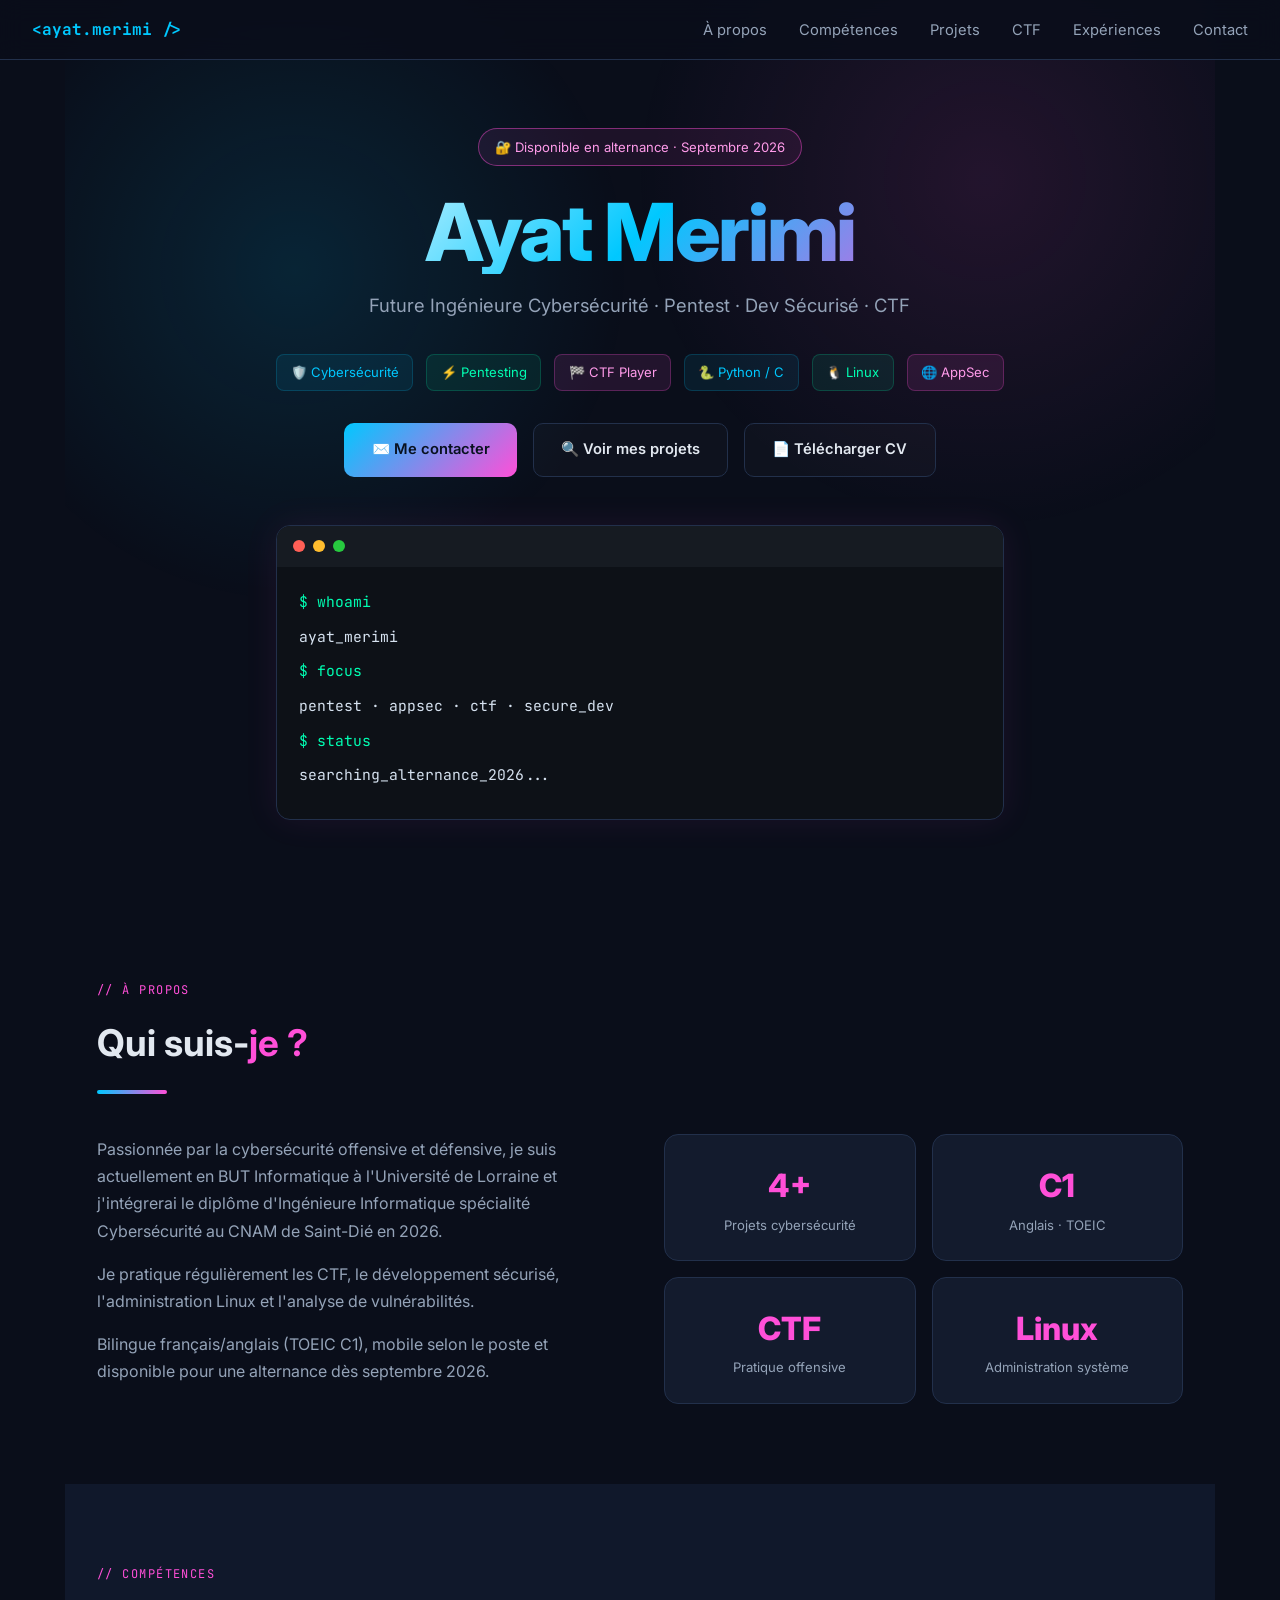
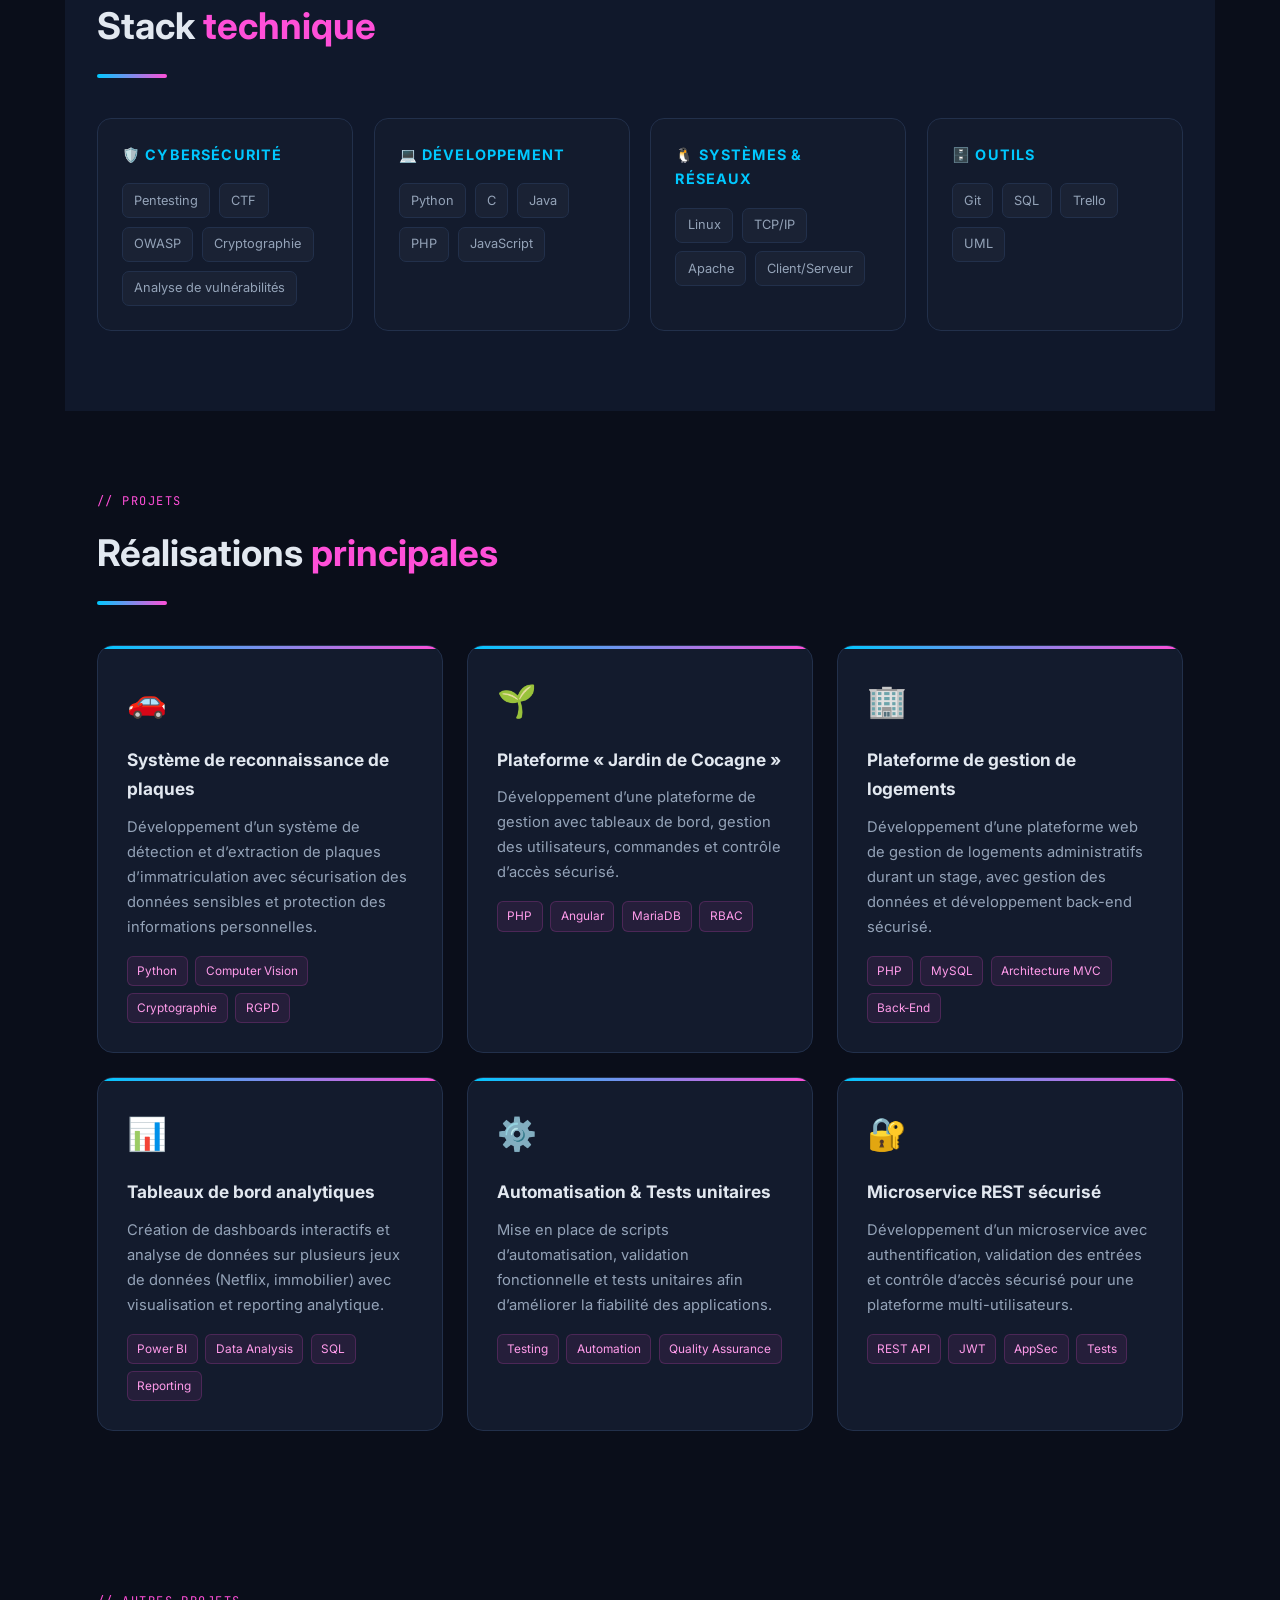
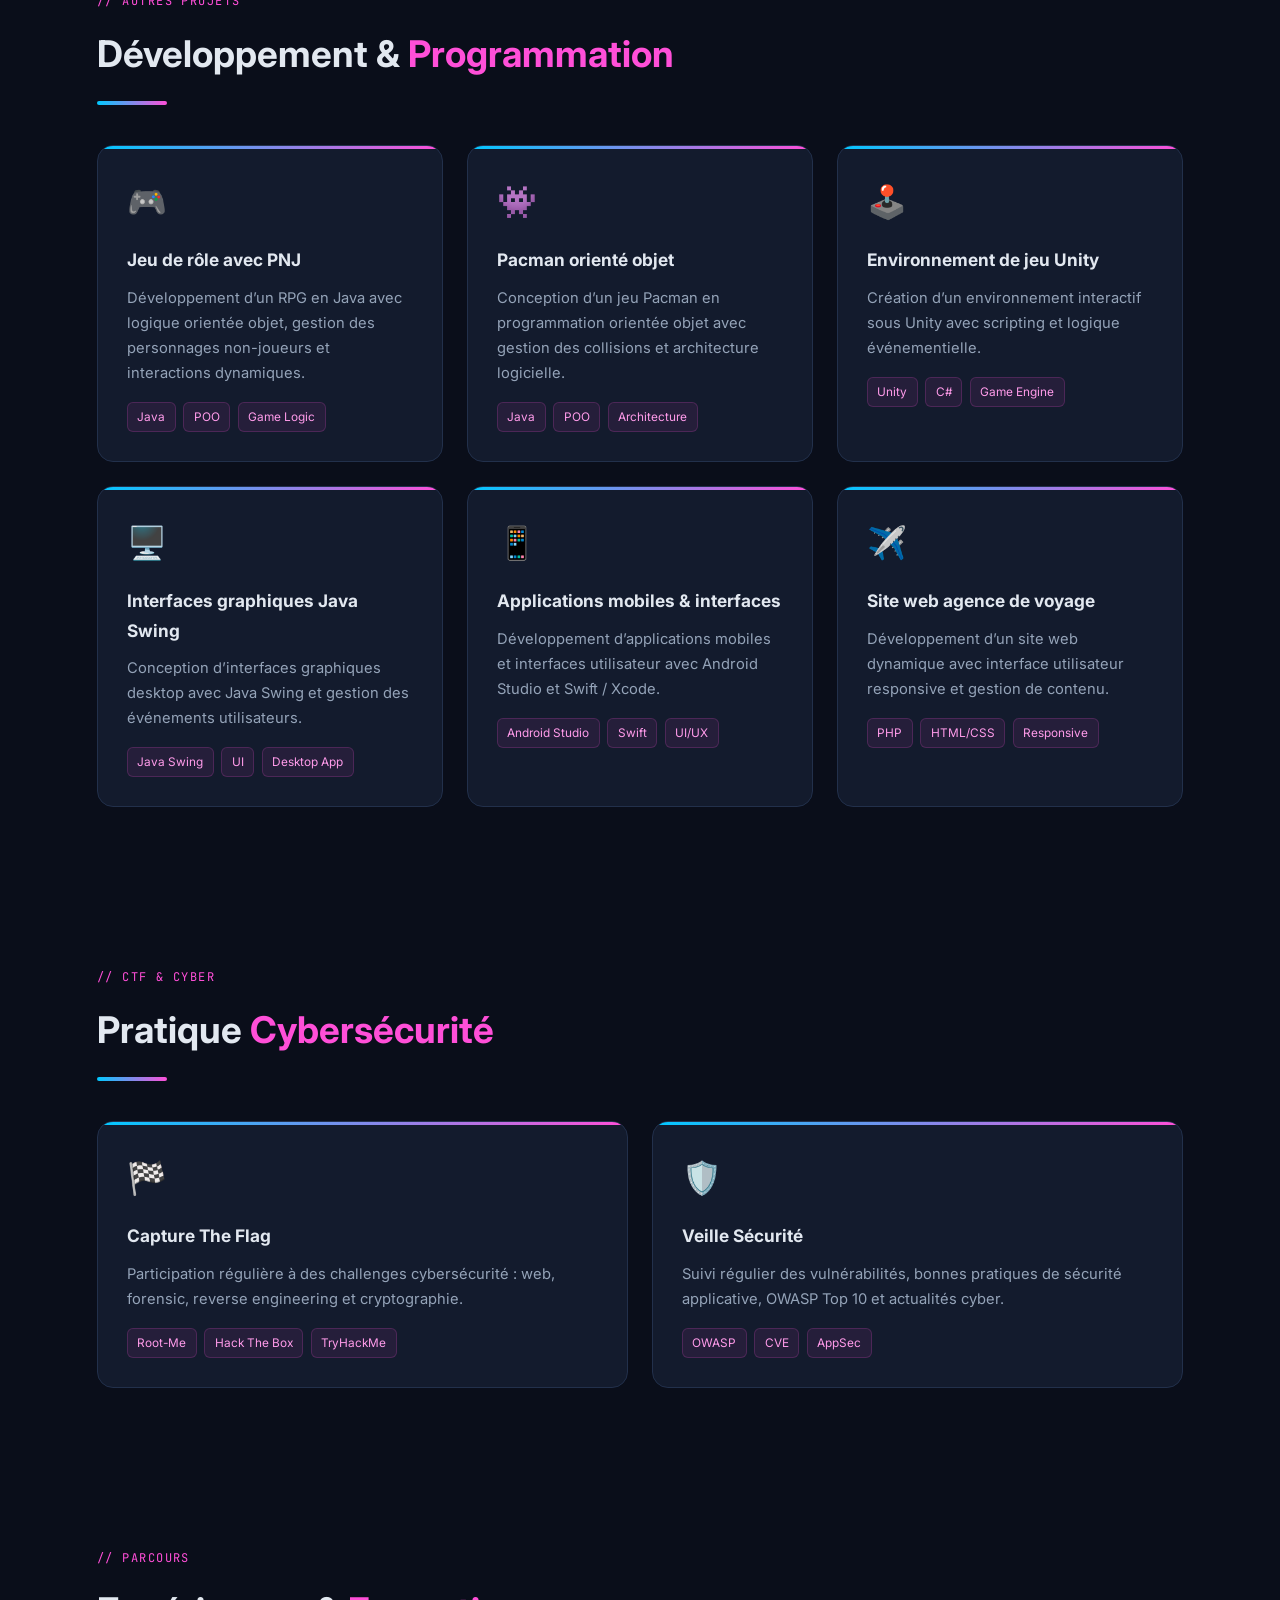
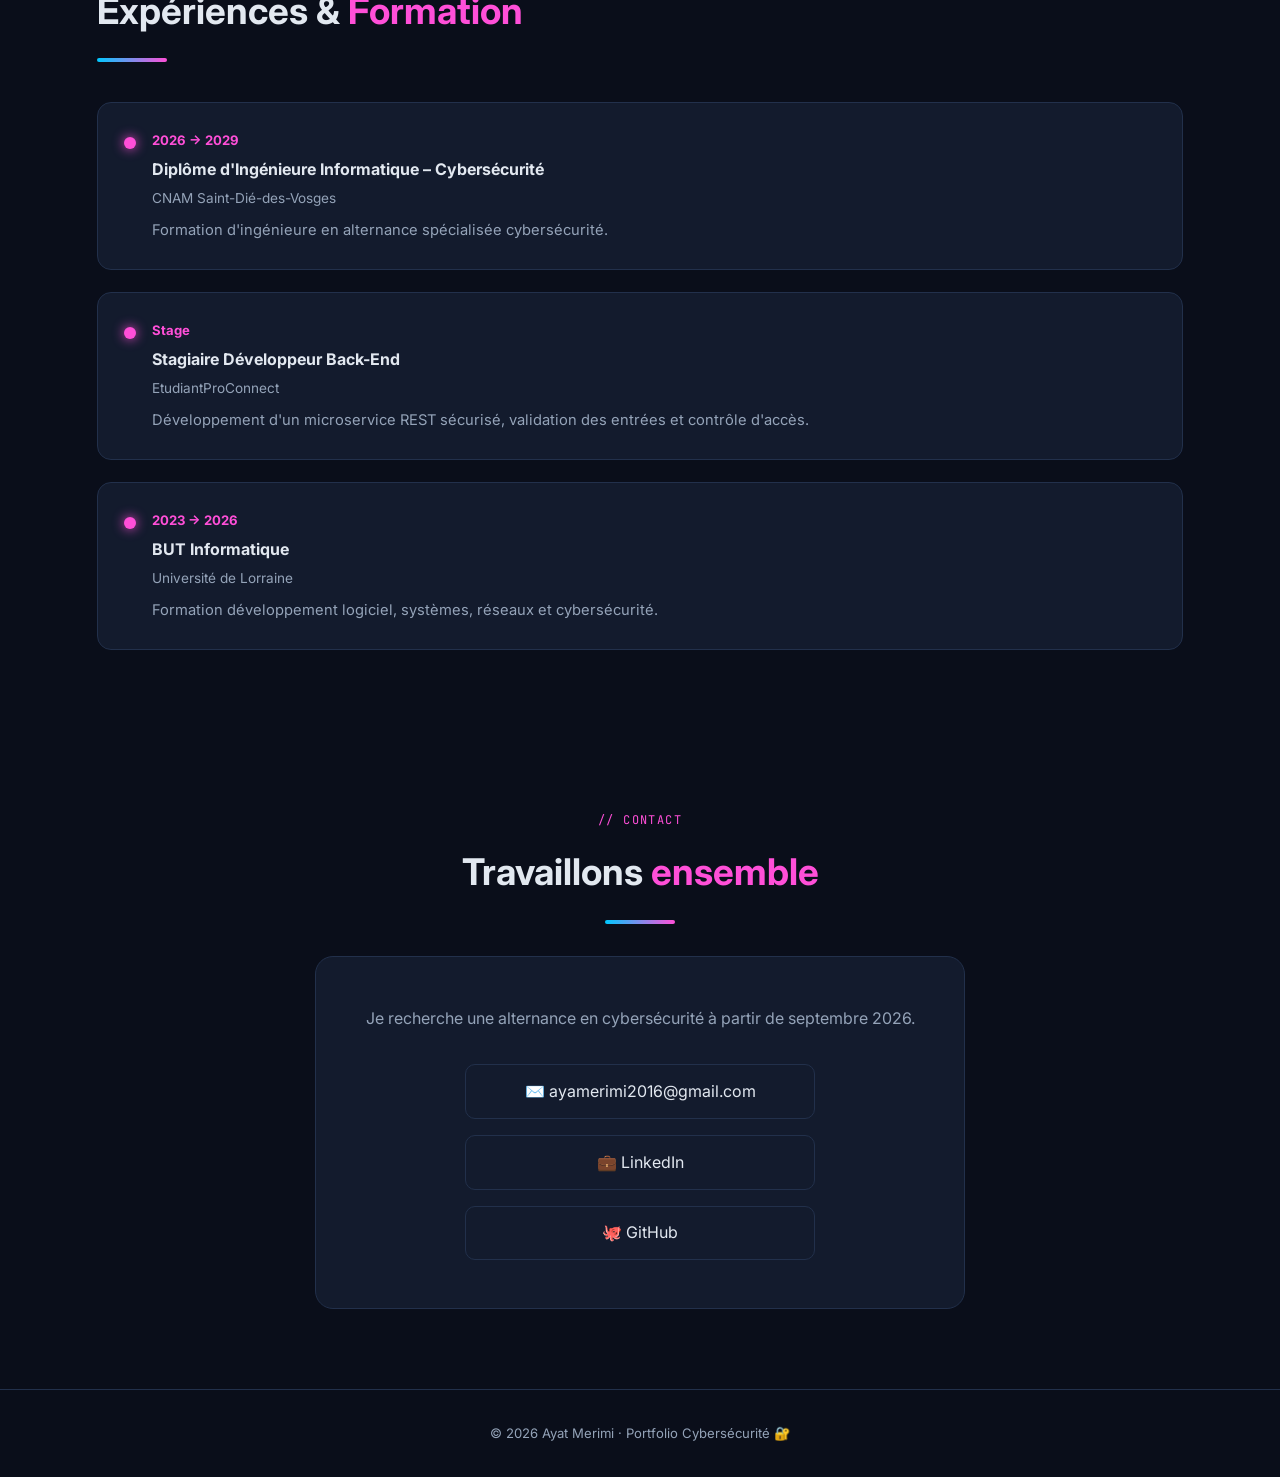
==== commit 5cf4ae5d: "Remove phone contact link Removed phone contact link from index.html" ====
--- a/index.html
+++ b/index.html
@@ -1492,10 +1492,6 @@
       >
         ✉️ ayamerimi2016@gmail.com
       </a>
-
-      <a href="tel:+33753641049" class="contact-link">
-        <span>📱</span> +33 7 53 64 10 49
-      </a>
       
       <a
         href="https://linkedin.com/in/ayat-merimi"
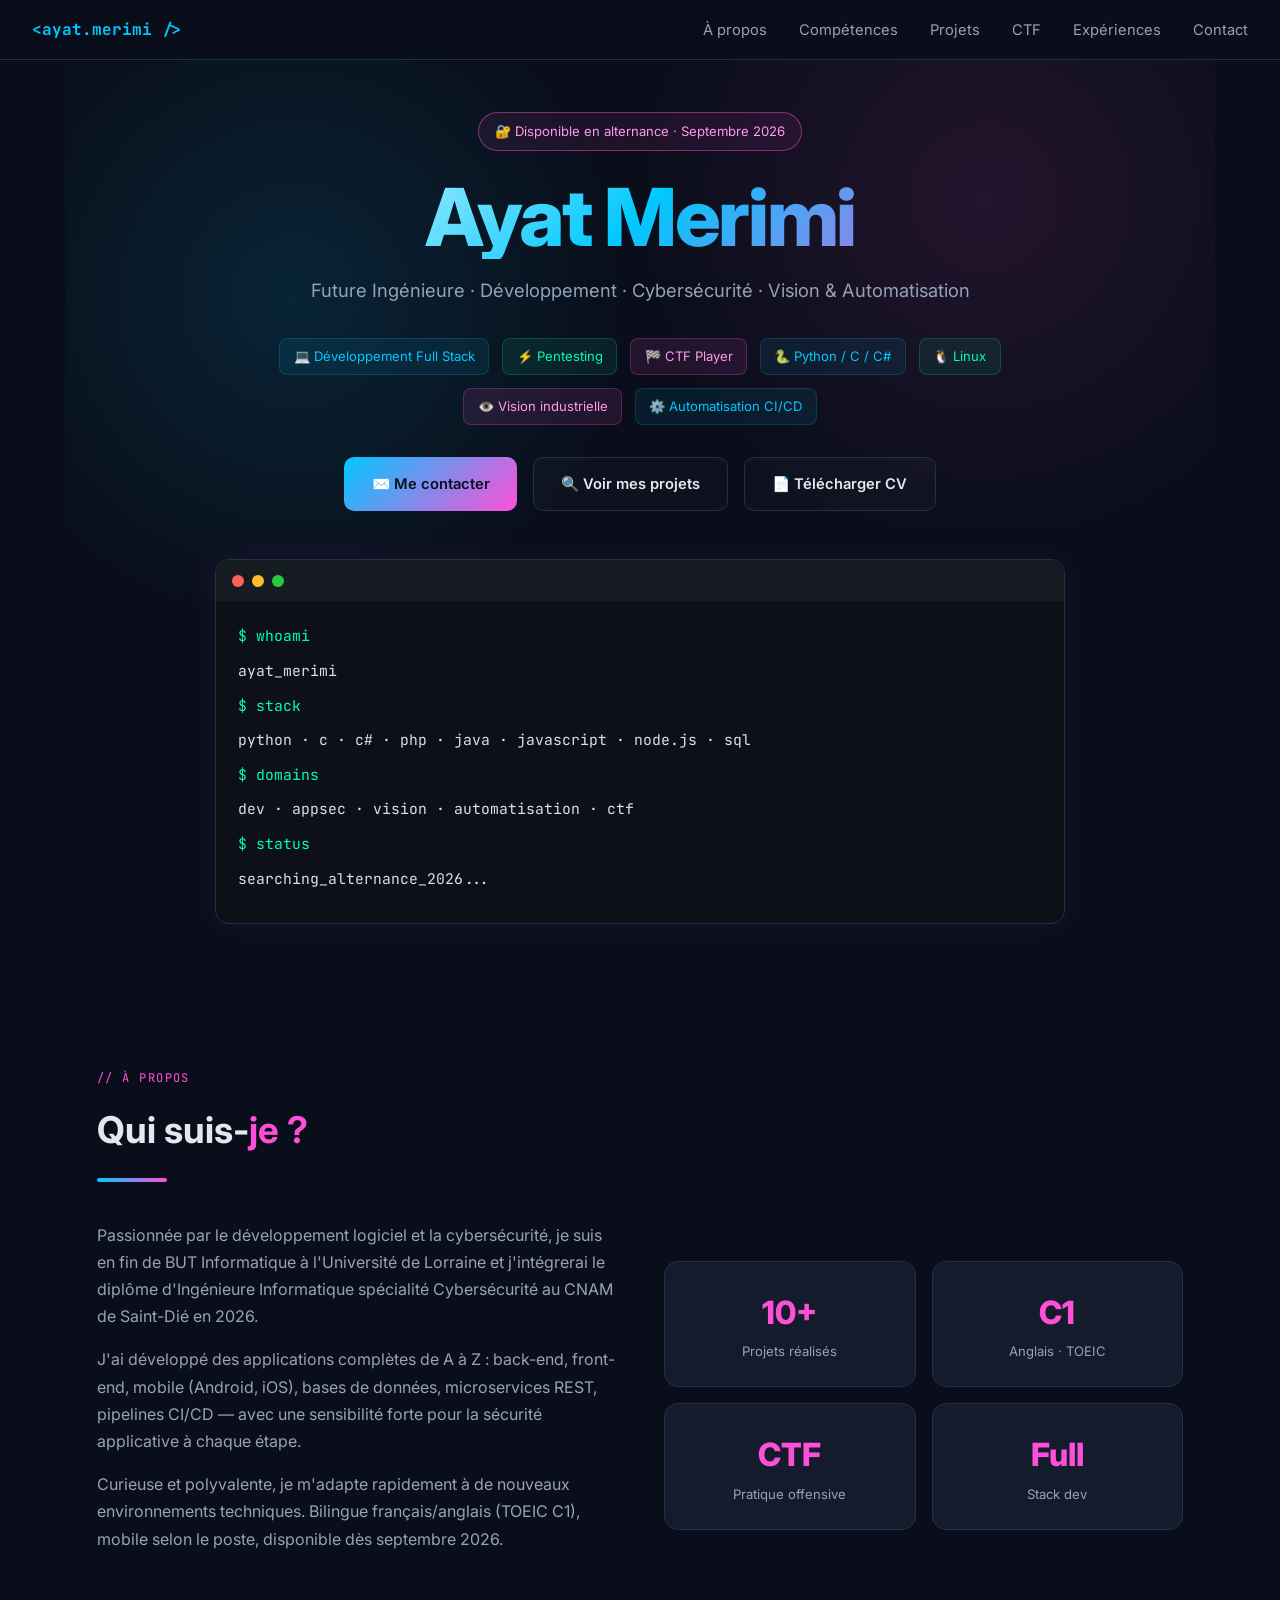
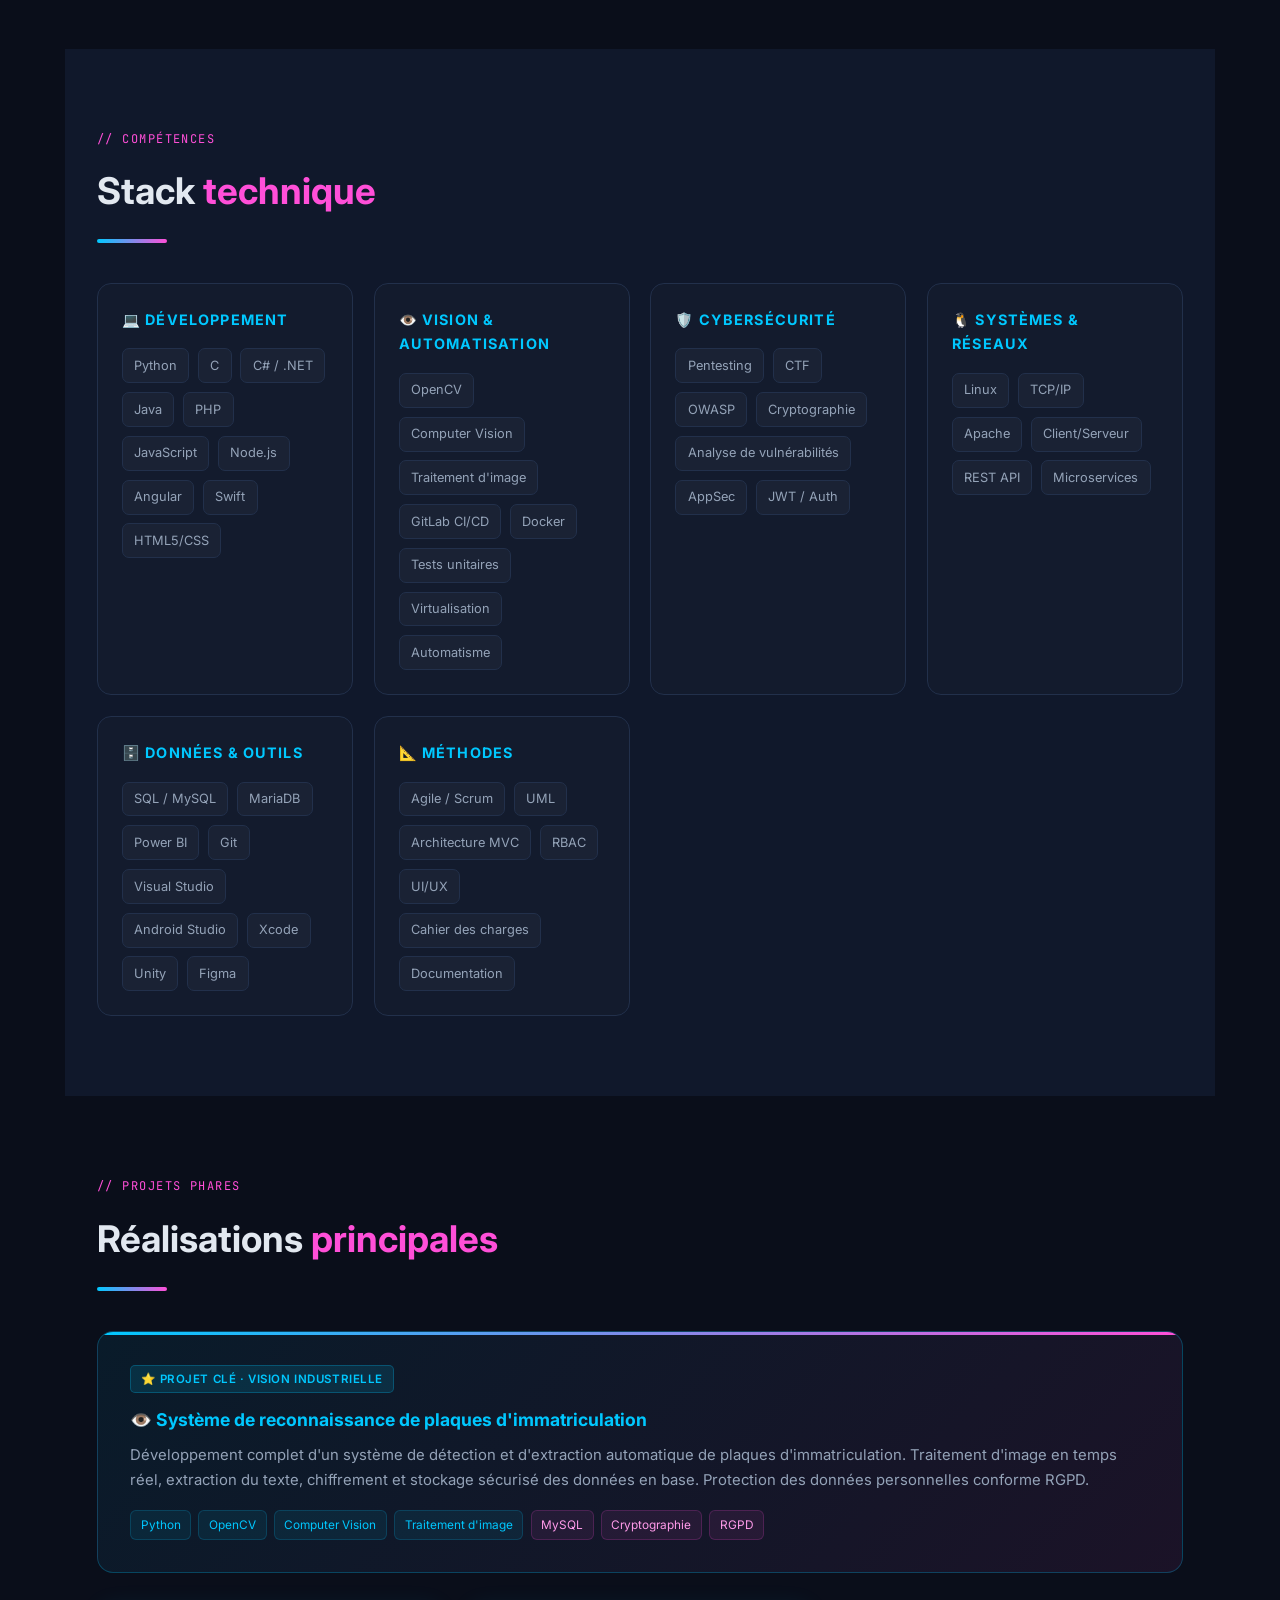
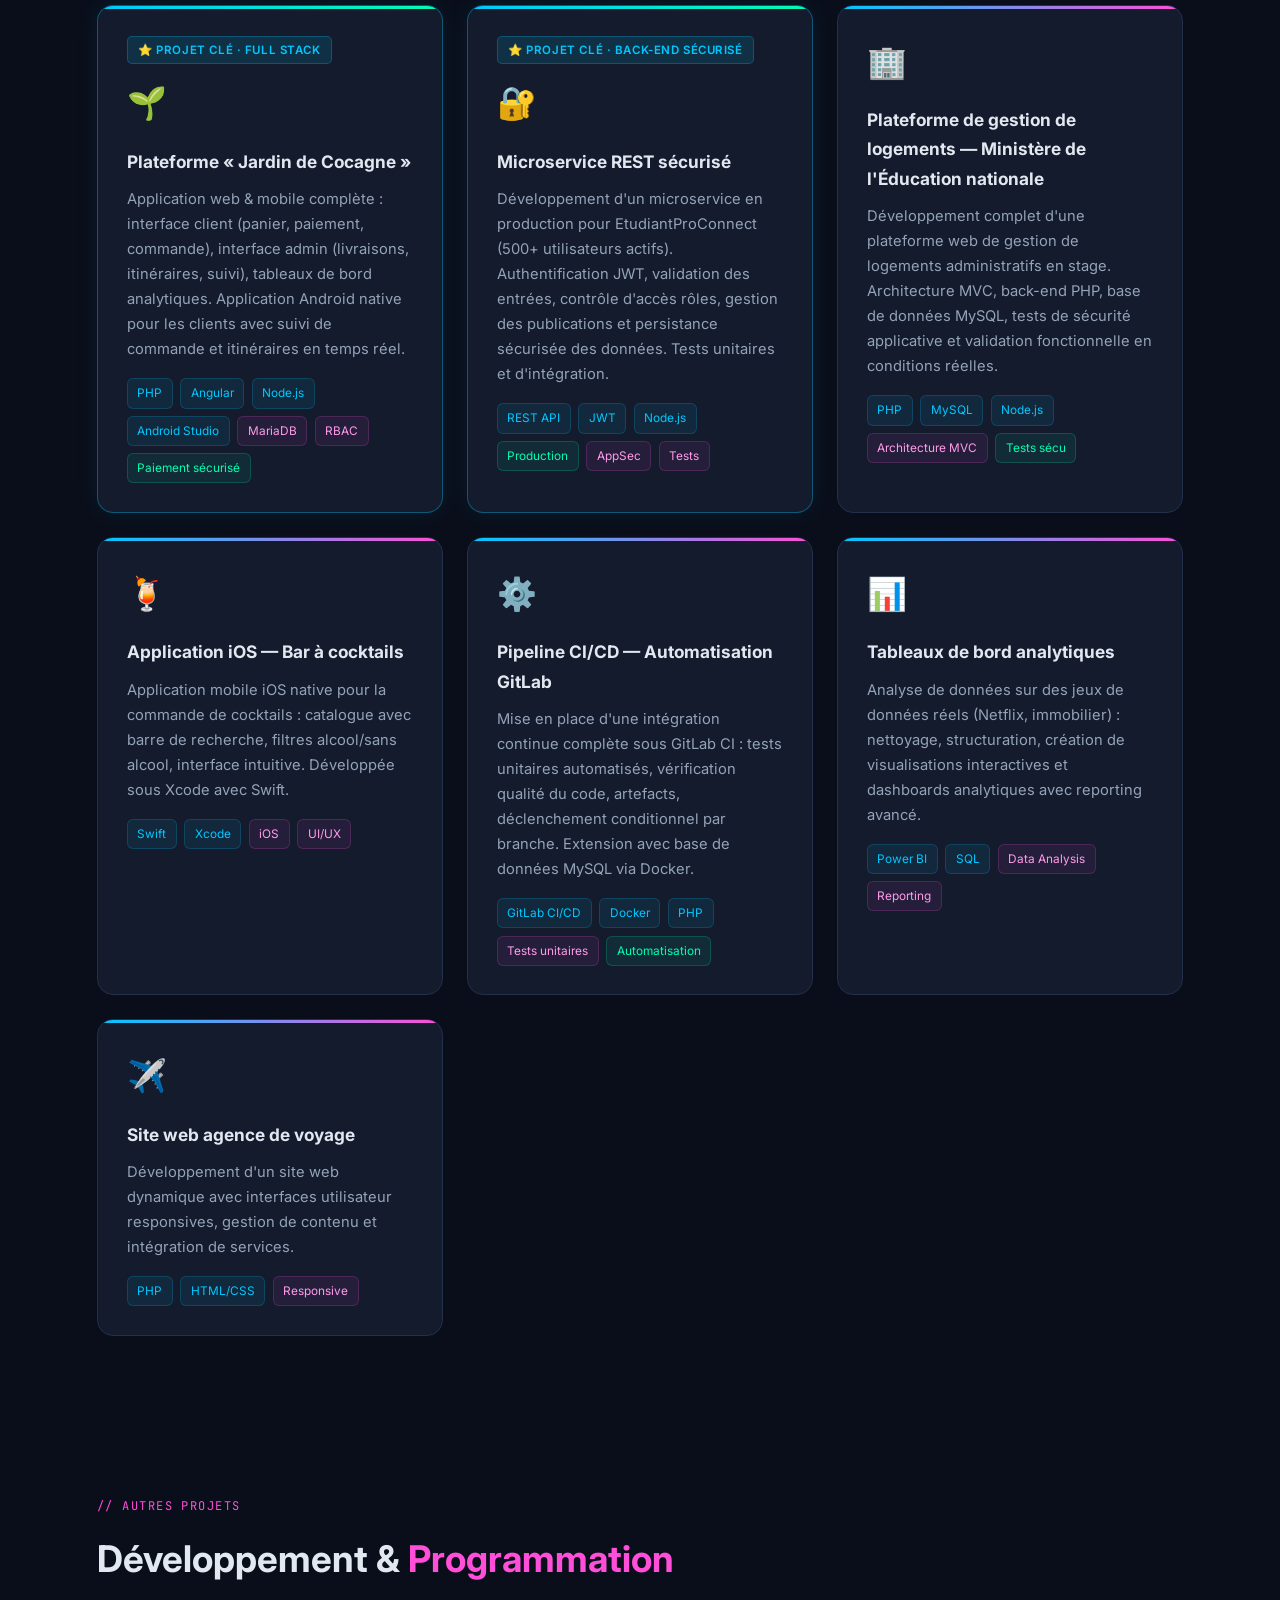
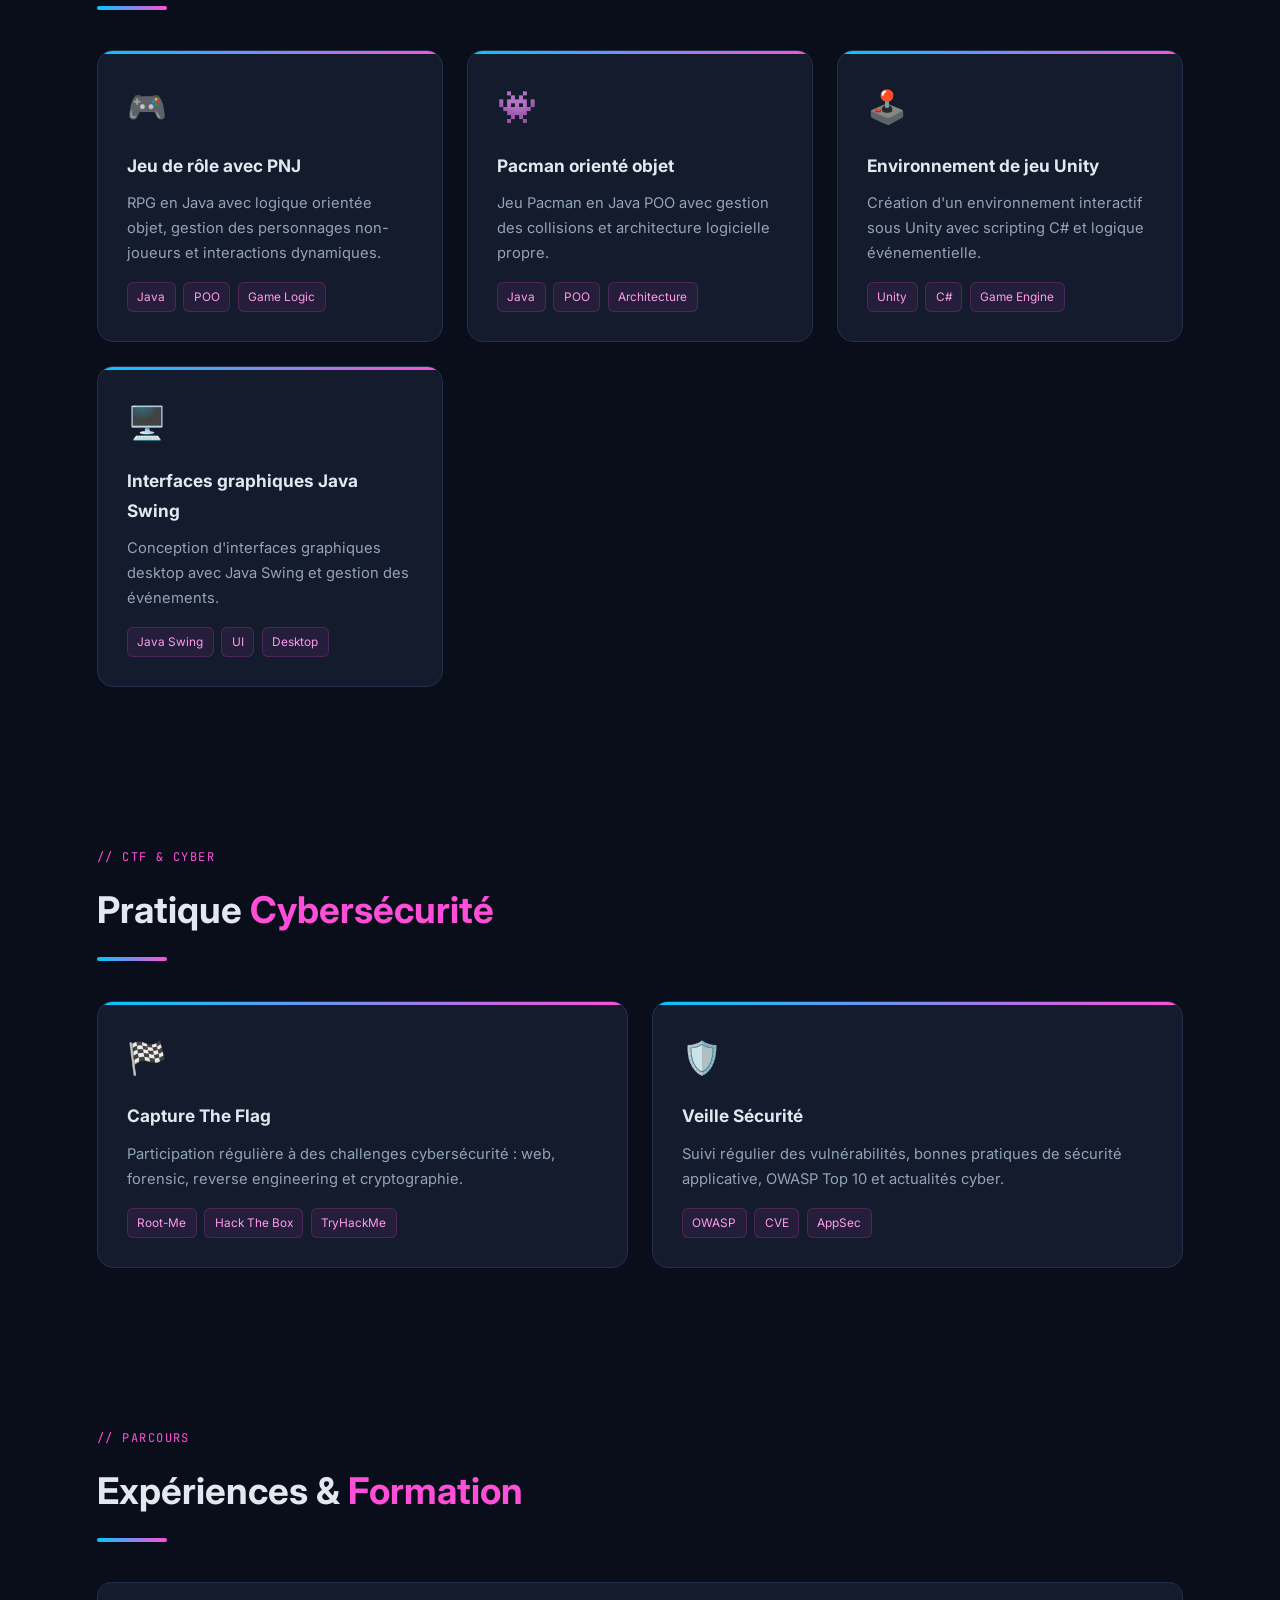
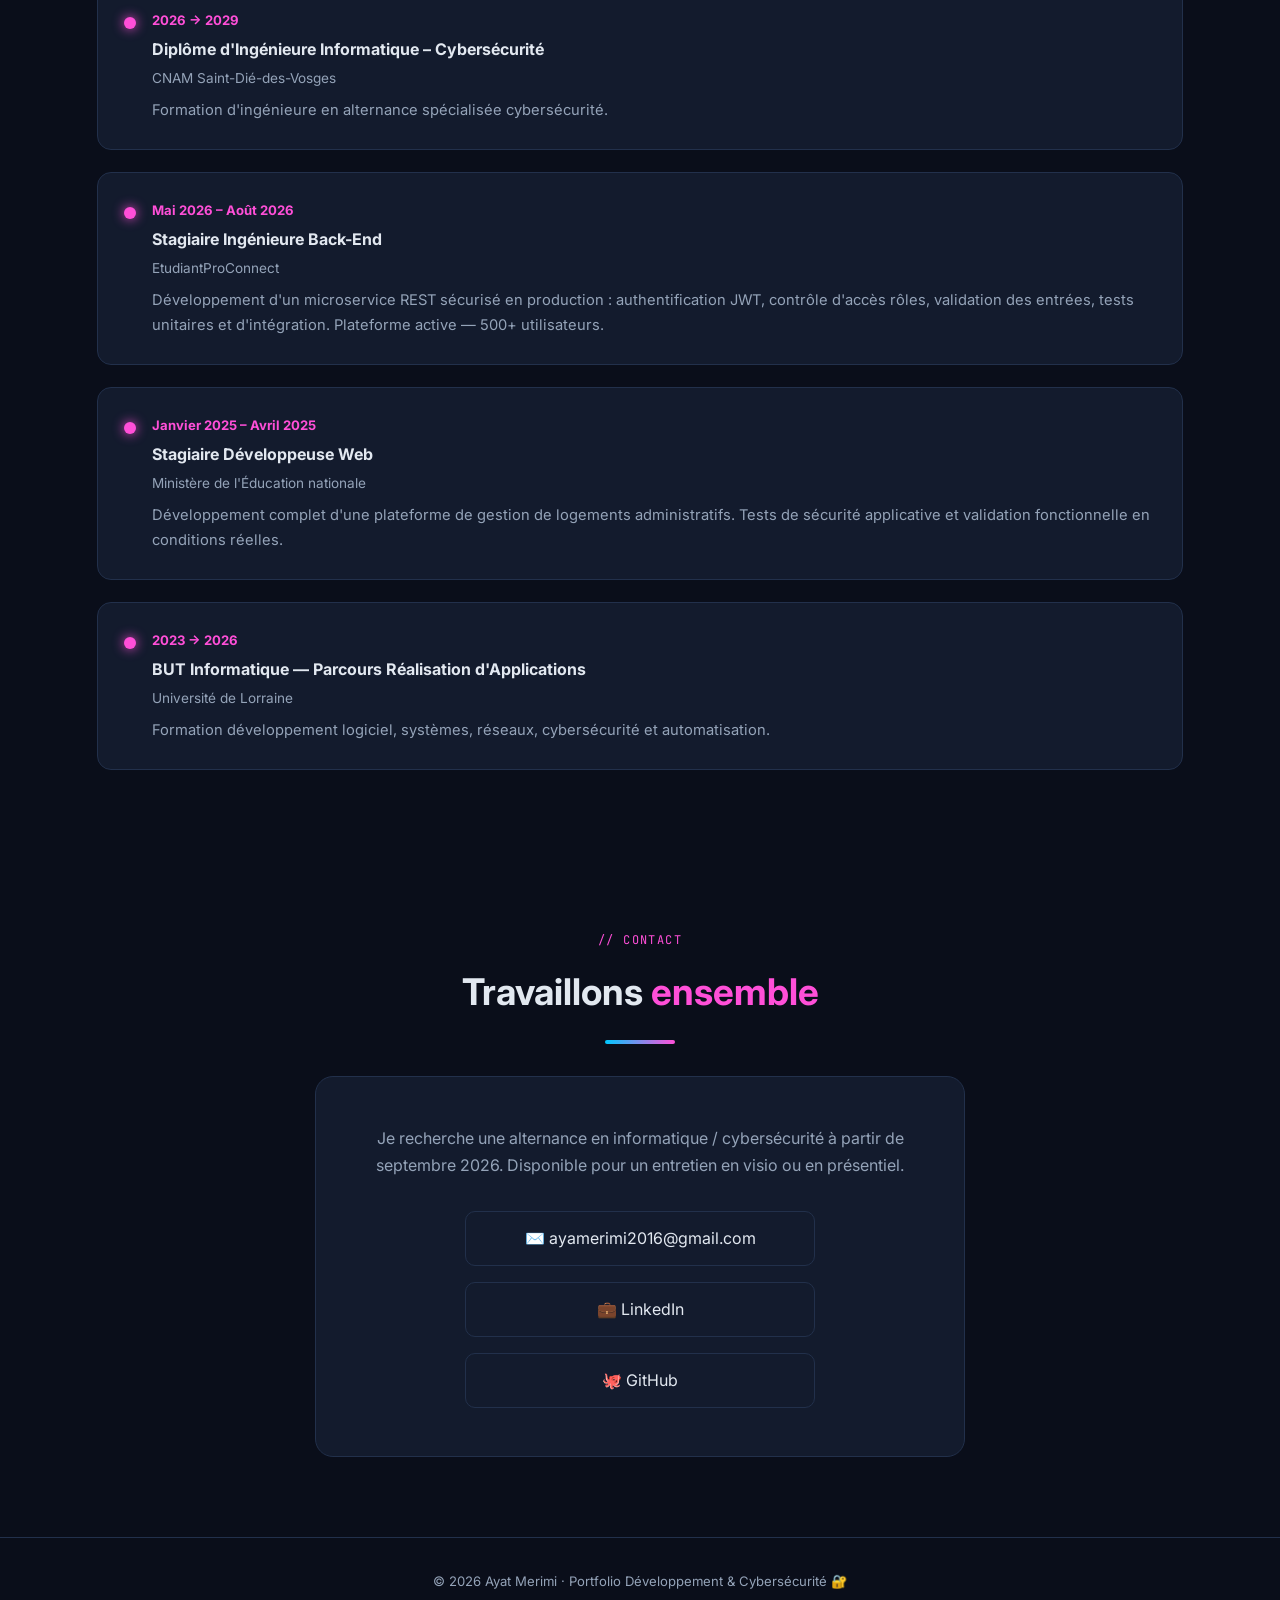
==== commit 87e99a6b: "Update Portfolio" ====
--- a/index.html
+++ b/index.html
@@ -3,848 +3,145 @@
 <head>
   <meta charset="UTF-8" />
   <meta name="viewport" content="width=device-width, initial-scale=1.0" />
-
   <title>Ayat Merimi – Future Ingénieure Cybersécurité</title>
-
-  <meta
-    name="description"
-    content="Portfolio cybersécurité de Ayat Merimi – Pentest, développement sécurisé, CTF, Linux et sécurité applicative."
-  />
-
+  <meta name="description" content="Portfolio cybersécurité de Ayat Merimi – Pentest, développement sécurisé, CTF, Linux et sécurité applicative." />
   <link rel="preconnect" href="https://fonts.googleapis.com">
   <link rel="preconnect" href="https://fonts.gstatic.com" crossorigin>
-
-  <link
-    href="https://fonts.googleapis.com/css2?family=Inter:wght@300;400;500;600;700;800&family=JetBrains+Mono:wght@400;600&display=swap"
-    rel="stylesheet"
-  >
-
+  <link href="https://fonts.googleapis.com/css2?family=Inter:wght@300;400;500;600;700;800&family=JetBrains+Mono:wght@400;600&display=swap" rel="stylesheet">
   <style>
-
     :root {
-      --bg: #0a0e1a;
-      --bg2: #10182b;
-      --card: #131b2d;
-
-      --accent: #00c8ff;
-      --accent2: #ff4fd8;
-
-      --pink: #ff4fd8;
-      --pink-soft: rgba(255,79,216,.12);
-
-      --green: #00ffb3;
-
-      --text: #e2e8f0;
-      --muted: #94a3b8;
-
-      --border: #22304b;
+      --bg: #0a0e1a; --bg2: #10182b; --card: #131b2d;
+      --accent: #00c8ff; --accent2: #ff4fd8;
+      --pink: #ff4fd8; --pink-soft: rgba(255,79,216,.12);
+      --green: #00ffb3; --text: #e2e8f0; --muted: #94a3b8; --border: #22304b;
     }
-
-    *{
-      margin:0;
-      padding:0;
-      box-sizing:border-box;
+    *{ margin:0; padding:0; box-sizing:border-box; }
+    html{ scroll-behavior:smooth; }
+    body{ font-family:'Inter',sans-serif; background:var(--bg); color:var(--text); line-height:1.7; overflow-x:hidden; -webkit-font-smoothing:antialiased; }
+    body::before{ content:""; position:fixed; inset:0; pointer-events:none; background: linear-gradient(rgba(255,255,255,.015) 1px,transparent 1px), linear-gradient(90deg,rgba(255,255,255,.015) 1px,transparent 1px); background-size:40px 40px; opacity:.35; z-index:-1; }
+
+    /* NAV */
+    nav{ position:fixed; top:0; left:0; right:0; display:flex; justify-content:space-between; align-items:center; padding:1rem 2rem; background:rgba(10,14,26,.85); backdrop-filter:blur(12px); border-bottom:1px solid var(--border); z-index:1000; }
+    .logo{ font-family:'JetBrains Mono',monospace; color:var(--accent); font-weight:700; font-size:1rem; }
+    .nav-links{ display:flex; gap:2rem; list-style:none; }
+    .nav-links a{ text-decoration:none; color:var(--muted); font-size:.92rem; transition:.25s; }
+    .nav-links a:hover{ color:var(--pink); }
+
+    /* HERO */
+    #hero{ min-height:100vh; display:flex; align-items:center; justify-content:center; text-align:center; position:relative; padding:7rem 2rem 4rem; overflow:hidden; background: radial-gradient(circle at 20% 30%,rgba(0,200,255,.12),transparent 30%), radial-gradient(circle at 80% 20%,rgba(255,79,216,.10),transparent 30%); }
+    .hero-content{ max-width:850px; position:relative; z-index:2; }
+    .badge{ display:inline-block; padding:.45rem 1rem; border-radius:999px; border:1px solid rgba(255,79,216,.45); background:rgba(255,79,216,.08); color:#ff9bea; font-size:.82rem; margin-bottom:1.5rem; animation:pulse 2.5s infinite; }
+    @keyframes pulse{ 0%,100%{ box-shadow:0 0 0 0 rgba(255,79,216,.18); } 50%{ box-shadow:0 0 0 12px rgba(255,79,216,0); } }
+    h1{ font-size:clamp(3rem,7vw,5rem); font-weight:800; line-height:1.05; margin-bottom:1rem; letter-spacing:-.03em; background:linear-gradient(135deg,#ffffff,var(--accent),var(--pink)); -webkit-background-clip:text; -webkit-text-fill-color:transparent; }
+    .hero-sub{ color:var(--muted); font-size:1.15rem; margin-bottom:2rem; }
+    .hero-tags{ display:flex; flex-wrap:wrap; justify-content:center; gap:.8rem; margin-bottom:2rem; }
+    .tag{ padding:.4rem .85rem; border-radius:8px; background:rgba(0,200,255,.08); border:1px solid rgba(0,200,255,.18); color:var(--accent); font-size:.82rem; }
+    .tag.pink{ background:rgba(255,79,216,.10); border:1px solid rgba(255,79,216,.25); color:#ff9bea; }
+    .tag.green{ background:rgba(0,255,179,.08); border:1px solid rgba(0,255,179,.18); color:var(--green); }
+    .btn-row{ display:flex; gap:1rem; justify-content:center; flex-wrap:wrap; }
+    .btn{ position:relative; overflow:hidden; padding:.85rem 1.7rem; border-radius:10px; font-size:.92rem; font-weight:600; text-decoration:none; transition:.3s; display:inline-flex; align-items:center; gap:.5rem; }
+    .btn::before{ content:""; position:absolute; top:0; left:-100%; width:100%; height:100%; background:linear-gradient(120deg,transparent,rgba(255,255,255,.18),transparent); transition:.7s; }
+    .btn:hover::before{ left:100%; }
+    .btn-primary{ background:linear-gradient(135deg,var(--accent),var(--pink)); color:#08111f; }
+    .btn-primary:hover{ transform:translateY(-3px); box-shadow:0 0 20px rgba(255,79,216,.25); }
+    .btn-outline{ border:1px solid var(--border); color:var(--text); background:rgba(255,255,255,.02); }
+    .btn-outline:hover{ border-color:var(--pink); color:var(--pink); transform:translateY(-3px); }
+
+    /* TERMINAL */
+    .terminal{ margin-top:3rem; background:#0d1117; border:1px solid var(--border); border-radius:14px; overflow:hidden; text-align:left; box-shadow:0 0 35px rgba(255,79,216,.08); }
+    .terminal-header{ display:flex; gap:.5rem; padding:.9rem 1rem; background:#161b22; }
+    .terminal-header span{ width:12px; height:12px; border-radius:50%; }
+    .terminal-header span:nth-child(1){ background:#ff5f56; }
+    .terminal-header span:nth-child(2){ background:#ffbd2e; }
+    .terminal-header span:nth-child(3){ background:#27c93f; }
+    .terminal-body{ padding:1.4rem; font-family:'JetBrains Mono',monospace; font-size:.92rem; color:#d6e2f0; }
+    .terminal-body p{ margin-bottom:.6rem; }
+    .green{ color:var(--green); }
+
+    /* SECTIONS */
+    section{ max-width:1150px; margin:auto; padding:5rem 2rem; }
+    .section-label{ font-family:'JetBrains Mono',monospace; font-size:.75rem; letter-spacing:.12em; color:var(--pink); text-transform:uppercase; margin-bottom:.7rem; }
+    h2{ font-size:2.3rem; margin-bottom:1rem; }
+    h2 span{ color:var(--pink); }
+    .divider{ width:70px; height:4px; border-radius:4px; background:linear-gradient(90deg,var(--accent),var(--pink)); margin-bottom:2.5rem; }
+
+    /* ABOUT */
+    .about-grid{ display:grid; grid-template-columns:1fr 1fr; gap:3rem; align-items:center; }
+    .about-text p{ color:var(--muted); margin-bottom:1rem; }
+    .about-stats{ display:grid; grid-template-columns:1fr 1fr; gap:1rem; }
+    .stat-card{ background:var(--card); border:1px solid var(--border); border-radius:14px; padding:1.5rem; text-align:center; transition:.3s; }
+    .stat-card:hover{ transform:translateY(-4px); border-color:var(--pink); box-shadow:0 0 25px rgba(255,79,216,.12); }
+    .stat-num{ font-size:2rem; font-weight:800; color:var(--pink); }
+    .stat-label{ font-size:.82rem; color:var(--muted); }
+
+    /* SKILLS */
+    #skills{ background:var(--bg2); }
+    .skill-groups{ display:grid; grid-template-columns:repeat(auto-fit,minmax(230px,1fr)); gap:1.3rem; }
+    .skill-group{ background:var(--card); border:1px solid var(--border); border-radius:14px; padding:1.5rem; transition:.3s; }
+    .skill-group:hover{ border-color:var(--pink); transform:translateY(-5px); box-shadow:0 0 25px rgba(255,79,216,.10); }
+    .skill-group h3{ color:var(--accent); margin-bottom:1rem; font-size:.9rem; text-transform:uppercase; letter-spacing:.08em; }
+    .skill-list{ display:flex; flex-wrap:wrap; gap:.55rem; }
+    .skill-pill{ padding:.35rem .7rem; border-radius:7px; border:1px solid var(--border); background:rgba(255,255,255,.03); color:var(--muted); font-size:.8rem; }
+
+    /* HIGHLIGHT CARD */
+    .highlight-card{ background:linear-gradient(135deg,rgba(0,200,255,.07),rgba(255,79,216,.07)); border:1px solid rgba(0,200,255,.25); border-radius:16px; padding:2rem; margin-bottom:2rem; position:relative; overflow:hidden; }
+    .highlight-card::before{ content:""; position:absolute; top:0; left:0; right:0; height:3px; background:linear-gradient(90deg,var(--accent),var(--pink)); }
+    .highlight-card h3{ color:var(--accent); margin-bottom:.5rem; font-size:1.1rem; }
+    .highlight-card p{ color:var(--muted); font-size:.93rem; margin-bottom:1rem; }
+
+    /* PROJECTS */
+    .projects-grid{ display:grid; grid-template-columns:repeat(auto-fit,minmax(300px,1fr)); gap:1.5rem; }
+    .project-card{ background:var(--card); border:1px solid var(--border); border-radius:16px; padding:1.8rem; position:relative; overflow:hidden; transition:.3s; }
+    .project-card::before{ content:""; position:absolute; top:0; left:0; right:0; height:3px; background:linear-gradient(90deg,var(--accent),var(--pink)); }
+    .project-card:hover{ transform:translateY(-6px); border-color:var(--pink); box-shadow:0 0 35px rgba(255,79,216,.10); }
+    .project-card.featured{ border-color:rgba(0,200,255,.35); box-shadow:0 0 25px rgba(0,200,255,.08); }
+    .project-card.featured::before{ background:linear-gradient(90deg,var(--accent),var(--green)); }
+    .featured-label{ display:inline-block; font-size:.72rem; padding:.2rem .65rem; border-radius:5px; background:rgba(0,200,255,.12); border:1px solid rgba(0,200,255,.25); color:var(--accent); margin-bottom:.75rem; font-weight:600; letter-spacing:.05em; }
+    .project-icon{ font-size:2rem; margin-bottom:1rem; }
+    .project-card h3{ margin-bottom:.7rem; font-size:1.08rem; }
+    .project-card p{ color:var(--muted); font-size:.92rem; margin-bottom:1rem; }
+    .project-tags{ display:flex; flex-wrap:wrap; gap:.45rem; }
+    .project-tag{ padding:.25rem .6rem; border-radius:6px; background:rgba(255,79,216,.08); border:1px solid rgba(255,79,216,.18); color:#ff9bea; font-size:.74rem; }
+    .project-tag.blue{ background:rgba(0,200,255,.08); border:1px solid rgba(0,200,255,.18); color:var(--accent); }
+    .project-tag.green{ background:rgba(0,255,179,.08); border:1px solid rgba(0,255,179,.18); color:var(--green); }
+
+    /* TIMELINE */
+    .timeline{ display:flex; flex-direction:column; gap:1.4rem; }
+    .timeline-item{ background:var(--card); border:1px solid var(--border); border-radius:14px; padding:1.6rem; display:grid; grid-template-columns:auto 1fr; gap:1rem; transition:.3s; }
+    .timeline-item:hover{ border-color:var(--pink); transform:translateY(-4px); box-shadow:0 0 30px rgba(255,79,216,.08); }
+    .tl-dot{ width:12px; height:12px; border-radius:50%; background:var(--pink); margin-top:.5rem; box-shadow:0 0 12px var(--pink); }
+    .tl-date{ color:var(--pink); font-size:.82rem; font-weight:700; margin-bottom:.3rem; }
+    .tl-title{ font-weight:700; margin-bottom:.25rem; }
+    .tl-company{ color:var(--muted); font-size:.85rem; margin-bottom:.5rem; }
+    .tl-desc{ color:var(--muted); font-size:.92rem; }
+
+    /* CONTACT */
+    #contact{ text-align:center; }
+    .contact-card{ background:var(--card); border:1px solid var(--border); border-radius:18px; padding:3rem; max-width:650px; margin:auto; }
+    .contact-card p{ color:var(--muted); margin-bottom:2rem; }
+    .contact-links{ display:flex; flex-direction:column; gap:1rem; align-items:center; }
+    .contact-link{ width:100%; max-width:350px; display:flex; align-items:center; justify-content:center; gap:.7rem; padding:.8rem 1rem; border-radius:10px; text-decoration:none; color:var(--text); border:1px solid var(--border); transition:.25s; }
+    .contact-link:hover{ border-color:var(--pink); color:var(--pink); box-shadow:0 0 18px rgba(255,79,216,.10); }
+    footer{ border-top:1px solid var(--border); text-align:center; padding:2rem; color:var(--muted); font-size:.82rem; }
+
+    /* ANIMATIONS */
+    .fade-in{ opacity:0; transform:translateY(35px); transition:all .8s ease; }
+    .fade-in.visible{ opacity:1; transform:translateY(0); }
+
+    /* RESPONSIVE */
+    @media(max-width:768px){
+      nav{ padding:1rem; }
+      .nav-links{ display:none; }
+      .about-grid{ grid-template-columns:1fr; }
+      .about-stats{ grid-template-columns:1fr 1fr; }
+      .contact-card{ padding:2rem 1.5rem; }
     }
-
-    html{
-      scroll-behavior:smooth;
-    }
-
-    body{
-      font-family:'Inter',sans-serif;
-      background:var(--bg);
-      color:var(--text);
-      line-height:1.7;
-      overflow-x:hidden;
-      -webkit-font-smoothing:antialiased;
-    }
-
-    body::before{
-      content:"";
-      position:fixed;
-      inset:0;
-      pointer-events:none;
-
-      background:
-        linear-gradient(
-          rgba(255,255,255,.015) 1px,
-          transparent 1px
-        ),
-        linear-gradient(
-          90deg,
-          rgba(255,255,255,.015) 1px,
-          transparent 1px
-        );
-
-      background-size:40px 40px;
-      opacity:.35;
-      z-index:-1;
-    }
-
-    /* NAV */
-
-    nav{
-      position:fixed;
-      top:0;
-      left:0;
-      right:0;
-
-      display:flex;
-      justify-content:space-between;
-      align-items:center;
-
-      padding:1rem 2rem;
-
-      background:rgba(10,14,26,.85);
-
-      backdrop-filter:blur(12px);
-
-      border-bottom:1px solid var(--border);
-
-      z-index:1000;
-    }
-
-    .logo{
-      font-family:'JetBrains Mono', monospace;
-      color:var(--accent);
-      font-weight:700;
-      font-size:1rem;
-    }
-
-    .nav-links{
-      display:flex;
-      gap:2rem;
-      list-style:none;
-    }
-
-    .nav-links a{
-      text-decoration:none;
-      color:var(--muted);
-      font-size:.92rem;
-      transition:.25s;
-    }
-
-    .nav-links a:hover{
-      color:var(--pink);
-    }
-
-    /* HERO */
-
-    #hero{
-      min-height:100vh;
-
-      display:flex;
-      align-items:center;
-      justify-content:center;
-
-      text-align:center;
-
-      position:relative;
-
-      padding:7rem 2rem 4rem;
-
-      overflow:hidden;
-
-      background:
-        radial-gradient(
-          circle at 20% 30%,
-          rgba(0,200,255,.12),
-          transparent 30%
-        ),
-
-        radial-gradient(
-          circle at 80% 20%,
-          rgba(255,79,216,.10),
-          transparent 30%
-        );
-    }
-
-    .hero-content{
-      max-width:850px;
-      position:relative;
-      z-index:2;
-    }
-
-    .badge{
-      display:inline-block;
-
-      padding:.45rem 1rem;
-
-      border-radius:999px;
-
-      border:1px solid rgba(255,79,216,.45);
-
-      background:rgba(255,79,216,.08);
-
-      color:#ff9bea;
-
-      font-size:.82rem;
-
-      margin-bottom:1.5rem;
-
-      animation:pulse 2.5s infinite;
-    }
-
-    @keyframes pulse{
-      0%,100%{
-        box-shadow:0 0 0 0 rgba(255,79,216,.18);
-      }
-
-      50%{
-        box-shadow:0 0 0 12px rgba(255,79,216,0);
-      }
-    }
-
-    h1{
-      font-size:clamp(3rem,7vw,5rem);
-
-      font-weight:800;
-
-      line-height:1.05;
-
-      margin-bottom:1rem;
-
-      letter-spacing:-.03em;
-
-      background:
-        linear-gradient(
-          135deg,
-          #ffffff,
-          var(--accent),
-          var(--pink)
-        );
-
-      -webkit-background-clip:text;
-      -webkit-text-fill-color:transparent;
-    }
-
-    .hero-sub{
-      color:var(--muted);
-      font-size:1.15rem;
-      margin-bottom:2rem;
-    }
-
-    .hero-tags{
-      display:flex;
-      flex-wrap:wrap;
-      justify-content:center;
-      gap:.8rem;
-
-      margin-bottom:2rem;
-    }
-
-    .tag{
-      padding:.4rem .85rem;
-
-      border-radius:8px;
-
-      background:rgba(0,200,255,.08);
-
-      border:1px solid rgba(0,200,255,.18);
-
-      color:var(--accent);
-
-      font-size:.82rem;
-    }
-
-    .tag.pink{
-      background:rgba(255,79,216,.10);
-      border:1px solid rgba(255,79,216,.25);
-      color:#ff9bea;
-    }
-
-    .tag.green{
-      background:rgba(0,255,179,.08);
-      border:1px solid rgba(0,255,179,.18);
-      color:var(--green);
-    }
-
-    .btn-row{
-      display:flex;
-      gap:1rem;
-      justify-content:center;
-      flex-wrap:wrap;
-    }
-
-    .btn{
-      position:relative;
-
-      overflow:hidden;
-
-      padding:.85rem 1.7rem;
-
-      border-radius:10px;
-
-      font-size:.92rem;
-      font-weight:600;
-
-      text-decoration:none;
-
-      transition:.3s;
-
-      display:inline-flex;
-      align-items:center;
-      gap:.5rem;
-    }
-
-    .btn::before{
-      content:"";
-
-      position:absolute;
-
-      top:0;
-      left:-100%;
-
-      width:100%;
-      height:100%;
-
-      background:
-        linear-gradient(
-          120deg,
-          transparent,
-          rgba(255,255,255,.18),
-          transparent
-        );
-
-      transition:.7s;
-    }
-
-    .btn:hover::before{
-      left:100%;
-    }
-
-    .btn-primary{
-      background:linear-gradient(
-        135deg,
-        var(--accent),
-        var(--pink)
-      );
-
-      color:#08111f;
-    }
-
-    .btn-primary:hover{
-      transform:translateY(-3px);
-      box-shadow:0 0 20px rgba(255,79,216,.25);
-    }
-
-    .btn-outline{
-      border:1px solid var(--border);
-      color:var(--text);
-      background:rgba(255,255,255,.02);
-    }
-
-    .btn-outline:hover{
-      border-color:var(--pink);
-      color:var(--pink);
-      transform:translateY(-3px);
-    }
-
-    /* TERMINAL */
-
-    .terminal{
-      margin-top:3rem;
-
-      background:#0d1117;
-
-      border:1px solid var(--border);
-
-      border-radius:14px;
-
-      overflow:hidden;
-
-      text-align:left;
-
-      box-shadow:0 0 35px rgba(255,79,216,.08);
-    }
-
-    .terminal-header{
-      display:flex;
-      gap:.5rem;
-
-      padding:.9rem 1rem;
-
-      background:#161b22;
-    }
-
-    .terminal-header span{
-      width:12px;
-      height:12px;
-      border-radius:50%;
-    }
-
-    .terminal-header span:nth-child(1){
-      background:#ff5f56;
-    }
-
-    .terminal-header span:nth-child(2){
-      background:#ffbd2e;
-    }
-
-    .terminal-header span:nth-child(3){
-      background:#27c93f;
-    }
-
-    .terminal-body{
-      padding:1.4rem;
-
-      font-family:'JetBrains Mono', monospace;
-
-      font-size:.92rem;
-
-      color:#d6e2f0;
-    }
-
-    .terminal-body p{
-      margin-bottom:.6rem;
-    }
-
-    .green{
-      color:var(--green);
-    }
-
-    /* GENERAL SECTIONS */
-
-    section{
-      max-width:1150px;
-      margin:auto;
-      padding:5rem 2rem;
-    }
-
-    .section-label{
-      font-family:'JetBrains Mono', monospace;
-
-      font-size:.75rem;
-
-      letter-spacing:.12em;
-
-      color:var(--pink);
-
-      text-transform:uppercase;
-
-      margin-bottom:.7rem;
-    }
-
-    h2{
-      font-size:2.3rem;
-      margin-bottom:1rem;
-    }
-
-    h2 span{
-      color:var(--pink);
-    }
-
-    .divider{
-      width:70px;
-      height:4px;
-
-      border-radius:4px;
-
-      background:
-        linear-gradient(
-          90deg,
-          var(--accent),
-          var(--pink)
-        );
-
-      margin-bottom:2.5rem;
-    }
-
-    /* ABOUT */
-
-    .about-grid{
-      display:grid;
-      grid-template-columns:1fr 1fr;
-      gap:3rem;
-      align-items:center;
-    }
-
-    .about-text p{
-      color:var(--muted);
-      margin-bottom:1rem;
-    }
-
-    .about-stats{
-      display:grid;
-      grid-template-columns:1fr 1fr;
-      gap:1rem;
-    }
-
-    .stat-card{
-      background:var(--card);
-
-      border:1px solid var(--border);
-
-      border-radius:14px;
-
-      padding:1.5rem;
-
-      text-align:center;
-
-      transition:.3s;
-    }
-
-    .stat-card:hover{
-      transform:translateY(-4px);
-
-      border-color:var(--pink);
-
-      box-shadow:0 0 25px rgba(255,79,216,.12);
-    }
-
-    .stat-num{
-      font-size:2rem;
-      font-weight:800;
-      color:var(--pink);
-    }
-
-    .stat-label{
-      font-size:.82rem;
-      color:var(--muted);
-    }
-
-    /* SKILLS */
-
-    #skills{
-      background:var(--bg2);
-    }
-
-    .skill-groups{
-      display:grid;
-      grid-template-columns:repeat(auto-fit,minmax(230px,1fr));
-      gap:1.3rem;
-    }
-
-    .skill-group{
-      background:var(--card);
-
-      border:1px solid var(--border);
-
-      border-radius:14px;
-
-      padding:1.5rem;
-
-      transition:.3s;
-    }
-
-    .skill-group:hover{
-      border-color:var(--pink);
-
-      transform:translateY(-5px);
-
-      box-shadow:0 0 25px rgba(255,79,216,.10);
-    }
-
-    .skill-group h3{
-      color:var(--accent);
-
-      margin-bottom:1rem;
-
-      font-size:.9rem;
-
-      text-transform:uppercase;
-
-      letter-spacing:.08em;
-    }
-
-    .skill-list{
-      display:flex;
-      flex-wrap:wrap;
-      gap:.55rem;
-    }
-
-    .skill-pill{
-      padding:.35rem .7rem;
-
-      border-radius:7px;
-
-      border:1px solid var(--border);
-
-      background:rgba(255,255,255,.03);
-
-      color:var(--muted);
-
-      font-size:.8rem;
-    }
-
-    /* PROJECTS */
-
-    .projects-grid{
-      display:grid;
-      grid-template-columns:repeat(auto-fit,minmax(300px,1fr));
-      gap:1.5rem;
-    }
-
-    .project-card{
-      background:var(--card);
-
-      border:1px solid var(--border);
-
-      border-radius:16px;
-
-      padding:1.8rem;
-
-      position:relative;
-
-      overflow:hidden;
-
-      transition:.3s;
-    }
-
-    .project-card::before{
-      content:"";
-
-      position:absolute;
-
-      top:0;
-      left:0;
-      right:0;
-
-      height:3px;
-
-      background:
-        linear-gradient(
-          90deg,
-          var(--accent),
-          var(--pink)
-        );
-    }
-
-    .project-card:hover{
-      transform:translateY(-6px);
-
-      border-color:var(--pink);
-
-      box-shadow:0 0 35px rgba(255,79,216,.10);
-    }
-
-    .project-icon{
-      font-size:2rem;
-      margin-bottom:1rem;
-    }
-
-    .project-card h3{
-      margin-bottom:.7rem;
-      font-size:1.08rem;
-    }
-
-    .project-card p{
-      color:var(--muted);
-      font-size:.92rem;
-      margin-bottom:1rem;
-    }
-
-    .project-tags{
-      display:flex;
-      flex-wrap:wrap;
-      gap:.45rem;
-    }
-
-    .project-tag{
-      padding:.25rem .6rem;
-
-      border-radius:6px;
-
-      background:rgba(255,79,216,.08);
-
-      border:1px solid rgba(255,79,216,.18);
-
-      color:#ff9bea;
-
-      font-size:.74rem;
-    }
-
-    /* TIMELINE */
-
-    .timeline{
-      display:flex;
-      flex-direction:column;
-      gap:1.4rem;
-    }
-
-    .timeline-item{
-      background:var(--card);
-
-      border:1px solid var(--border);
-
-      border-radius:14px;
-
-      padding:1.6rem;
-
-      display:grid;
-
-      grid-template-columns:auto 1fr;
-
-      gap:1rem;
-
-      transition:.3s;
-    }
-
-    .timeline-item:hover{
-      border-color:var(--pink);
-
-      transform:translateY(-4px);
-
-      box-shadow:0 0 30px rgba(255,79,216,.08);
-    }
-
-    .tl-dot{
-      width:12px;
-      height:12px;
-
-      border-radius:50%;
-
-      background:var(--pink);
-
-      margin-top:.5rem;
-
-      box-shadow:0 0 12px var(--pink);
-    }
-
-    .tl-date{
-      color:var(--pink);
-      font-size:.82rem;
-      font-weight:700;
-      margin-bottom:.3rem;
-    }
-
-    .tl-title{
-      font-weight:700;
-      margin-bottom:.25rem;
-    }
-
-    .tl-company{
-      color:var(--muted);
-      font-size:.85rem;
-      margin-bottom:.5rem;
-    }
-
-    .tl-desc{
-      color:var(--muted);
-      font-size:.92rem;
-    }
-
-    /* CONTACT */
-
-    #contact{
-      text-align:center;
-    }
-
-    .contact-card{
-      background:var(--card);
-
-      border:1px solid var(--border);
-
-      border-radius:18px;
-
-      padding:3rem;
-
-      max-width:650px;
-
-      margin:auto;
-    }
-
-    .contact-card p{
-      color:var(--muted);
-      margin-bottom:2rem;
-    }
-
-    .contact-links{
-      display:flex;
-      flex-direction:column;
-      gap:1rem;
-      align-items:center;
-    }
-
-    .contact-link{
-      width:100%;
-      max-width:350px;
-
-      display:flex;
-      align-items:center;
-      justify-content:center;
-      gap:.7rem;
-
-      padding:.8rem 1rem;
-
-      border-radius:10px;
-
-      text-decoration:none;
-
-      color:var(--text);
-
-      border:1px solid var(--border);
-
-      transition:.25s;
-    }
-
-    .contact-link:hover{
-      border-color:var(--pink);
-      color:var(--pink);
-      box-shadow:0 0 18px rgba(255,79,216,.10);
-    }
-
-    footer{
-      border-top:1px solid var(--border);
-
-      text-align:center;
-
-      padding:2rem;
-
-      color:var(--muted);
-
-      font-size:.82rem;
-    }
-
-    /* SCROLL ANIMATIONS */
-
-    .fade-in{
-      opacity:0;
-      transform:translateY(35px);
-      transition:all .8s ease;
-    }
-
-    .fade-in.visible{
-      opacity:1;
-      transform:translateY(0);
-    }
-
-    /* RESPONSIVE */
-
-    @media(max-width:768px){
-
-      nav{
-        padding:1rem;
-      }
-
-      .nav-links{
-        display:none;
-      }
-
-      .about-grid{
-        grid-template-columns:1fr;
-      }
-
-      .about-stats{
-        grid-template-columns:1fr 1fr;
-      }
-
-      .contact-card{
-        padding:2rem 1.5rem;
-      }
-
-    }
-
   </style>
 </head>
-
 <body>
-
-<!-- NAV -->
 
 <nav>
   <div class="logo">&lt;ayat.merimi /&gt;</div>
-
   <ul class="nav-links">
     <li><a href="#about">À propos</a></li>
     <li><a href="#skills">Compétences</a></li>
@@ -856,692 +153,400 @@
 </nav>
 
 <!-- HERO -->
-
 <section id="hero">
-
   <div class="hero-content fade-in">
-
-    <div class="badge">
-      🔐 Disponible en alternance · Septembre 2026
-    </div>
-
+    <div class="badge">🔐 Disponible en alternance · Septembre 2026</div>
     <h1>Ayat Merimi</h1>
-
-    <p class="hero-sub">
-      Future Ingénieure Cybersécurité · Pentest · Dev Sécurisé · CTF
-    </p>
-
+    <p class="hero-sub">Future Ingénieure · Développement · Cybersécurité · Vision & Automatisation</p>
     <div class="hero-tags">
-      <span class="tag">🛡️ Cybersécurité</span>
+      <span class="tag">💻 Développement Full Stack</span>
       <span class="tag green">⚡ Pentesting</span>
       <span class="tag pink">🏁 CTF Player</span>
-      <span class="tag">🐍 Python / C</span>
+      <span class="tag">🐍 Python / C / C#</span>
       <span class="tag green">🐧 Linux</span>
-      <span class="tag pink">🌐 AppSec</span>
-    </div>
-
+      <span class="tag pink">👁️ Vision industrielle</span>
+      <span class="tag">⚙️ Automatisation CI/CD</span>
+    </div>
     <div class="btn-row">
-
-      <a href="#contact" class="btn btn-primary">
-        ✉️ Me contacter
-      </a>
-
-      <a href="#projects" class="btn btn-outline">
-        🔍 Voir mes projets
-      </a>
-
-      <a href="cv-ayat-merimi.pdf" download class="btn btn-outline">
-        📄 Télécharger CV
-      </a>
-
-    </div>
-
-    <!-- TERMINAL -->
-
+      <a href="#contact" class="btn btn-primary">✉️ Me contacter</a>
+      <a href="#projects" class="btn btn-outline">🔍 Voir mes projets</a>
+      <a href="cv-ayat-merimi.pdf" download class="btn btn-outline">📄 Télécharger CV</a>
+    </div>
     <div class="terminal">
-
-      <div class="terminal-header">
-        <span></span>
-        <span></span>
-        <span></span>
-      </div>
-
+      <div class="terminal-header"><span></span><span></span><span></span></div>
       <div class="terminal-body">
-
         <p><span class="green">$ whoami</span></p>
         <p>ayat_merimi</p>
-
-        <p><span class="green">$ focus</span></p>
-        <p>pentest · appsec · ctf · secure_dev</p>
-
+        <p><span class="green">$ stack</span></p>
+        <p>python · c · c# · php · java · javascript · node.js · sql</p>
+        <p><span class="green">$ domains</span></p>
+        <p>dev · appsec · vision · automatisation · ctf</p>
         <p><span class="green">$ status</span></p>
         <p>searching_alternance_2026...</p>
-
-      </div>
-
-    </div>
-
-  </div>
-
+      </div>
+    </div>
+  </div>
 </section>
 
 <!-- ABOUT -->
-
 <section id="about">
-
   <div class="section-label">// À propos</div>
-
   <h2>Qui suis-<span>je ?</span></h2>
-
   <div class="divider"></div>
-
   <div class="about-grid">
-
     <div class="about-text fade-in">
-
-      <p>
-        Passionnée par la cybersécurité offensive et défensive,
-        je suis actuellement en BUT Informatique à l'Université de Lorraine
-        et j'intégrerai le diplôme d'Ingénieure Informatique spécialité
-        Cybersécurité au CNAM de Saint-Dié en 2026.
-      </p>
-
-      <p>
-        Je pratique régulièrement les CTF, le développement sécurisé,
-        l'administration Linux et l'analyse de vulnérabilités.
-      </p>
-
-      <p>
-        Bilingue français/anglais (TOEIC C1),
-        mobile selon le poste et disponible
-        pour une alternance dès septembre 2026.
-      </p>
-
-    </div>
-
+      <p>Passionnée par le développement logiciel et la cybersécurité, je suis en fin de BUT Informatique à l'Université de Lorraine et j'intégrerai le diplôme d'Ingénieure Informatique spécialité Cybersécurité au CNAM de Saint-Dié en 2026.</p>
+      <p>J'ai développé des applications complètes de A à Z : back-end, front-end, mobile (Android, iOS), bases de données, microservices REST, pipelines CI/CD — avec une sensibilité forte pour la sécurité applicative à chaque étape.</p>
+      <p>Curieuse et polyvalente, je m'adapte rapidement à de nouveaux environnements techniques. Bilingue français/anglais (TOEIC C1), mobile selon le poste, disponible dès septembre 2026.</p>
+    </div>
     <div class="about-stats">
-
-      <div class="stat-card fade-in">
-        <div class="stat-num">4+</div>
-        <div class="stat-label">Projets cybersécurité</div>
-      </div>
-
-      <div class="stat-card fade-in">
-        <div class="stat-num">C1</div>
-        <div class="stat-label">Anglais · TOEIC</div>
-      </div>
-
-      <div class="stat-card fade-in">
-        <div class="stat-num">CTF</div>
-        <div class="stat-label">Pratique offensive</div>
-      </div>
-
-      <div class="stat-card fade-in">
-        <div class="stat-num">Linux</div>
-        <div class="stat-label">Administration système</div>
-      </div>
-
-    </div>
-
-  </div>
-
+      <div class="stat-card fade-in"><div class="stat-num">10+</div><div class="stat-label">Projets réalisés</div></div>
+      <div class="stat-card fade-in"><div class="stat-num">C1</div><div class="stat-label">Anglais · TOEIC</div></div>
+      <div class="stat-card fade-in"><div class="stat-num">CTF</div><div class="stat-label">Pratique offensive</div></div>
+      <div class="stat-card fade-in"><div class="stat-num">Full</div><div class="stat-label">Stack dev</div></div>
+    </div>
+  </div>
 </section>
 
 <!-- SKILLS -->
-
 <section id="skills">
-
   <div class="section-label">// Compétences</div>
-
   <h2>Stack <span>technique</span></h2>
-
   <div class="divider"></div>
-
   <div class="skill-groups">
-
+    <div class="skill-group fade-in">
+      <h3>💻 Développement</h3>
+      <div class="skill-list">
+        <span class="skill-pill">Python</span>
+        <span class="skill-pill">C</span>
+        <span class="skill-pill">C# / .NET</span>
+        <span class="skill-pill">Java</span>
+        <span class="skill-pill">PHP</span>
+        <span class="skill-pill">JavaScript</span>
+        <span class="skill-pill">Node.js</span>
+        <span class="skill-pill">Angular</span>
+        <span class="skill-pill">Swift</span>
+        <span class="skill-pill">HTML5/CSS</span>
+      </div>
+    </div>
+    <div class="skill-group fade-in">
+      <h3>👁️ Vision & Automatisation</h3>
+      <div class="skill-list">
+        <span class="skill-pill">OpenCV</span>
+        <span class="skill-pill">Computer Vision</span>
+        <span class="skill-pill">Traitement d'image</span>
+        <span class="skill-pill">GitLab CI/CD</span>
+        <span class="skill-pill">Docker</span>
+        <span class="skill-pill">Tests unitaires</span>
+        <span class="skill-pill">Virtualisation</span>
+        <span class="skill-pill">Automatisme</span>
+      </div>
+    </div>
     <div class="skill-group fade-in">
       <h3>🛡️ Cybersécurité</h3>
-
       <div class="skill-list">
         <span class="skill-pill">Pentesting</span>
         <span class="skill-pill">CTF</span>
         <span class="skill-pill">OWASP</span>
         <span class="skill-pill">Cryptographie</span>
         <span class="skill-pill">Analyse de vulnérabilités</span>
-      </div>
-    </div>
-
-    <div class="skill-group fade-in">
-      <h3>💻 Développement</h3>
-
-      <div class="skill-list">
-        <span class="skill-pill">Python</span>
-        <span class="skill-pill">C</span>
-        <span class="skill-pill">Java</span>
-        <span class="skill-pill">PHP</span>
-        <span class="skill-pill">JavaScript</span>
-      </div>
-    </div>
-
+        <span class="skill-pill">AppSec</span>
+        <span class="skill-pill">JWT / Auth</span>
+      </div>
+    </div>
     <div class="skill-group fade-in">
       <h3>🐧 Systèmes & Réseaux</h3>
-
       <div class="skill-list">
         <span class="skill-pill">Linux</span>
         <span class="skill-pill">TCP/IP</span>
         <span class="skill-pill">Apache</span>
         <span class="skill-pill">Client/Serveur</span>
-      </div>
-    </div>
-
+        <span class="skill-pill">REST API</span>
+        <span class="skill-pill">Microservices</span>
+      </div>
+    </div>
     <div class="skill-group fade-in">
-      <h3>🗄️ Outils</h3>
-
+      <h3>🗄️ Données & Outils</h3>
       <div class="skill-list">
+        <span class="skill-pill">SQL / MySQL</span>
+        <span class="skill-pill">MariaDB</span>
+        <span class="skill-pill">Power BI</span>
         <span class="skill-pill">Git</span>
-        <span class="skill-pill">SQL</span>
-        <span class="skill-pill">Trello</span>
+        <span class="skill-pill">Visual Studio</span>
+        <span class="skill-pill">Android Studio</span>
+        <span class="skill-pill">Xcode</span>
+        <span class="skill-pill">Unity</span>
+        <span class="skill-pill">Figma</span>
+      </div>
+    </div>
+    <div class="skill-group fade-in">
+      <h3>📐 Méthodes</h3>
+      <div class="skill-list">
+        <span class="skill-pill">Agile / Scrum</span>
         <span class="skill-pill">UML</span>
-      </div>
-    </div>
-
-  </div>
-
-</section>
-
-<!-- PROJECTS -->
-
+        <span class="skill-pill">Architecture MVC</span>
+        <span class="skill-pill">RBAC</span>
+        <span class="skill-pill">UI/UX</span>
+        <span class="skill-pill">Cahier des charges</span>
+        <span class="skill-pill">Documentation</span>
+      </div>
+    </div>
+  </div>
+</section>
+
+<!-- PROJECTS PHARES -->
 <section id="projects">
-
-  <div class="section-label">// Projets</div>
-
+  <div class="section-label">// Projets phares</div>
   <h2>Réalisations <span>principales</span></h2>
-
   <div class="divider"></div>
 
+  <!-- HIGHLIGHT : vision industrielle -->
+  <div class="highlight-card fade-in">
+    <div class="featured-label">⭐ PROJET CLÉ · VISION INDUSTRIELLE</div>
+    <h3>👁️ Système de reconnaissance de plaques d'immatriculation</h3>
+    <p>Développement complet d'un système de détection et d'extraction automatique de plaques d'immatriculation. Traitement d'image en temps réel, extraction du texte, chiffrement et stockage sécurisé des données en base. Protection des données personnelles conforme RGPD.</p>
+    <div class="project-tags">
+      <span class="project-tag blue">Python</span>
+      <span class="project-tag blue">OpenCV</span>
+      <span class="project-tag blue">Computer Vision</span>
+      <span class="project-tag blue">Traitement d'image</span>
+      <span class="project-tag">MySQL</span>
+      <span class="project-tag">Cryptographie</span>
+      <span class="project-tag">RGPD</span>
+    </div>
+  </div>
+
   <div class="projects-grid">
 
-    <div class="project-card fade-in">
-
-      <div class="project-icon">🚗</div>
-
-      <h3>Système de reconnaissance de plaques</h3>
-
-      <p>
-        Développement d’un système de détection et d’extraction
-        de plaques d’immatriculation avec sécurisation
-        des données sensibles et protection des informations personnelles.
-      </p>
-
-      <div class="project-tags">
-        <span class="project-tag">Python</span>
-        <span class="project-tag">Computer Vision</span>
-        <span class="project-tag">Cryptographie</span>
-        <span class="project-tag">RGPD</span>
-      </div>
-
-    </div>
-
-    <div class="project-card fade-in">
-
+    <div class="project-card featured fade-in">
+      <div class="featured-label">⭐ PROJET CLÉ · FULL STACK</div>
       <div class="project-icon">🌱</div>
-
       <h3>Plateforme « Jardin de Cocagne »</h3>
-
-      <p>
-        Développement d’une plateforme de gestion avec tableaux de bord,
-        gestion des utilisateurs, commandes et contrôle d’accès sécurisé.
-      </p>
-
-      <div class="project-tags">
-        <span class="project-tag">PHP</span>
-        <span class="project-tag">Angular</span>
+      <p>Application web & mobile complète : interface client (panier, paiement, commande), interface admin (livraisons, itinéraires, suivi), tableaux de bord analytiques. Application Android native pour les clients avec suivi de commande et itinéraires en temps réel.</p>
+      <div class="project-tags">
+        <span class="project-tag blue">PHP</span>
+        <span class="project-tag blue">Angular</span>
+        <span class="project-tag blue">Node.js</span>
+        <span class="project-tag blue">Android Studio</span>
         <span class="project-tag">MariaDB</span>
         <span class="project-tag">RBAC</span>
-      </div>
-
-    </div>
-
-    <div class="project-card fade-in">
-
-      <div class="project-icon">🏢</div>
-
-      <h3>Plateforme de gestion de logements</h3>
-
-      <p>
-        Développement d’une plateforme web de gestion
-        de logements administratifs durant un stage,
-        avec gestion des données et développement back-end sécurisé.
-      </p>
-
-      <div class="project-tags">
-        <span class="project-tag">PHP</span>
-        <span class="project-tag">MySQL</span>
-        <span class="project-tag">Architecture MVC</span>
-        <span class="project-tag">Back-End</span>
-      </div>
-
-    </div>
-
-    <div class="project-card fade-in">
-
-      <div class="project-icon">📊</div>
-
-      <h3>Tableaux de bord analytiques</h3>
-
-      <p>
-        Création de dashboards interactifs et analyse de données
-        sur plusieurs jeux de données (Netflix, immobilier)
-        avec visualisation et reporting analytique.
-      </p>
-
-      <div class="project-tags">
-        <span class="project-tag">Power BI</span>
-        <span class="project-tag">Data Analysis</span>
-        <span class="project-tag">SQL</span>
-        <span class="project-tag">Reporting</span>
-      </div>
-
-    </div>
-
-    <div class="project-card fade-in">
-
-      <div class="project-icon">⚙️</div>
-
-      <h3>Automatisation & Tests unitaires</h3>
-
-      <p>
-        Mise en place de scripts d’automatisation,
-        validation fonctionnelle et tests unitaires
-        afin d’améliorer la fiabilité des applications.
-      </p>
-
-      <div class="project-tags">
-        <span class="project-tag">Testing</span>
-        <span class="project-tag">Automation</span>
-        <span class="project-tag">Quality Assurance</span>
-      </div>
-
-    </div>
-
-    <div class="project-card fade-in">
-
+        <span class="project-tag green">Paiement sécurisé</span>
+      </div>
+    </div>
+
+    <div class="project-card featured fade-in">
+      <div class="featured-label">⭐ PROJET CLÉ · BACK-END SÉCURISÉ</div>
       <div class="project-icon">🔐</div>
-
       <h3>Microservice REST sécurisé</h3>
-
-      <p>
-        Développement d’un microservice avec authentification,
-        validation des entrées et contrôle d’accès sécurisé
-        pour une plateforme multi-utilisateurs.
-      </p>
-
-      <div class="project-tags">
-        <span class="project-tag">REST API</span>
-        <span class="project-tag">JWT</span>
+      <p>Développement d'un microservice en production pour EtudiantProConnect (500+ utilisateurs actifs). Authentification JWT, validation des entrées, contrôle d'accès rôles, gestion des publications et persistance sécurisée des données. Tests unitaires et d'intégration.</p>
+      <div class="project-tags">
+        <span class="project-tag blue">REST API</span>
+        <span class="project-tag blue">JWT</span>
+        <span class="project-tag blue">Node.js</span>
+        <span class="project-tag green">Production</span>
         <span class="project-tag">AppSec</span>
         <span class="project-tag">Tests</span>
       </div>
-
-    </div>
-
-  </div>
-
+    </div>
+
+    <div class="project-card fade-in">
+      <div class="project-icon">🏢</div>
+      <h3>Plateforme de gestion de logements — Ministère de l'Éducation nationale</h3>
+      <p>Développement complet d'une plateforme web de gestion de logements administratifs en stage. Architecture MVC, back-end PHP, base de données MySQL, tests de sécurité applicative et validation fonctionnelle en conditions réelles.</p>
+      <div class="project-tags">
+        <span class="project-tag blue">PHP</span>
+        <span class="project-tag blue">MySQL</span>
+        <span class="project-tag blue">Node.js</span>
+        <span class="project-tag">Architecture MVC</span>
+        <span class="project-tag green">Tests sécu</span>
+      </div>
+    </div>
+
+    <div class="project-card fade-in">
+      <div class="project-icon">🍹</div>
+      <h3>Application iOS — Bar à cocktails</h3>
+      <p>Application mobile iOS native pour la commande de cocktails : catalogue avec barre de recherche, filtres alcool/sans alcool, interface intuitive. Développée sous Xcode avec Swift.</p>
+      <div class="project-tags">
+        <span class="project-tag blue">Swift</span>
+        <span class="project-tag blue">Xcode</span>
+        <span class="project-tag">iOS</span>
+        <span class="project-tag">UI/UX</span>
+      </div>
+    </div>
+
+    <div class="project-card fade-in">
+      <div class="project-icon">⚙️</div>
+      <h3>Pipeline CI/CD — Automatisation GitLab</h3>
+      <p>Mise en place d'une intégration continue complète sous GitLab CI : tests unitaires automatisés, vérification qualité du code, artefacts, déclenchement conditionnel par branche. Extension avec base de données MySQL via Docker.</p>
+      <div class="project-tags">
+        <span class="project-tag blue">GitLab CI/CD</span>
+        <span class="project-tag blue">Docker</span>
+        <span class="project-tag blue">PHP</span>
+        <span class="project-tag">Tests unitaires</span>
+        <span class="project-tag green">Automatisation</span>
+      </div>
+    </div>
+
+    <div class="project-card fade-in">
+      <div class="project-icon">📊</div>
+      <h3>Tableaux de bord analytiques</h3>
+      <p>Analyse de données sur des jeux de données réels (Netflix, immobilier) : nettoyage, structuration, création de visualisations interactives et dashboards analytiques avec reporting avancé.</p>
+      <div class="project-tags">
+        <span class="project-tag blue">Power BI</span>
+        <span class="project-tag blue">SQL</span>
+        <span class="project-tag">Data Analysis</span>
+        <span class="project-tag">Reporting</span>
+      </div>
+    </div>
+
+    <div class="project-card fade-in">
+      <div class="project-icon">✈️</div>
+      <h3>Site web agence de voyage</h3>
+      <p>Développement d'un site web dynamique avec interfaces utilisateur responsives, gestion de contenu et intégration de services.</p>
+      <div class="project-tags">
+        <span class="project-tag blue">PHP</span>
+        <span class="project-tag blue">HTML/CSS</span>
+        <span class="project-tag">Responsive</span>
+      </div>
+    </div>
+
+  </div>
 </section>
 
 <!-- AUTRES PROJETS -->
-
 <section id="other-projects">
-
   <div class="section-label">// Autres projets</div>
-
   <h2>Développement & <span>Programmation</span></h2>
-
   <div class="divider"></div>
-
   <div class="projects-grid">
-
-    <div class="project-card fade-in">
-
+    <div class="project-card fade-in">
       <div class="project-icon">🎮</div>
-
       <h3>Jeu de rôle avec PNJ</h3>
-
-      <p>
-        Développement d’un RPG en Java avec logique orientée objet,
-        gestion des personnages non-joueurs et interactions dynamiques.
-      </p>
-
-      <div class="project-tags">
-        <span class="project-tag">Java</span>
-        <span class="project-tag">POO</span>
-        <span class="project-tag">Game Logic</span>
-      </div>
-
-    </div>
-
-    <div class="project-card fade-in">
-
+      <p>RPG en Java avec logique orientée objet, gestion des personnages non-joueurs et interactions dynamiques.</p>
+      <div class="project-tags"><span class="project-tag">Java</span><span class="project-tag">POO</span><span class="project-tag">Game Logic</span></div>
+    </div>
+    <div class="project-card fade-in">
       <div class="project-icon">👾</div>
-
       <h3>Pacman orienté objet</h3>
-
-      <p>
-        Conception d’un jeu Pacman en programmation orientée objet
-        avec gestion des collisions et architecture logicielle.
-      </p>
-
-      <div class="project-tags">
-        <span class="project-tag">Java</span>
-        <span class="project-tag">POO</span>
-        <span class="project-tag">Architecture</span>
-      </div>
-
-    </div>
-
-    <div class="project-card fade-in">
-
+      <p>Jeu Pacman en Java POO avec gestion des collisions et architecture logicielle propre.</p>
+      <div class="project-tags"><span class="project-tag">Java</span><span class="project-tag">POO</span><span class="project-tag">Architecture</span></div>
+    </div>
+    <div class="project-card fade-in">
       <div class="project-icon">🕹️</div>
-
       <h3>Environnement de jeu Unity</h3>
-
-      <p>
-        Création d’un environnement interactif sous Unity
-        avec scripting et logique événementielle.
-      </p>
-
-      <div class="project-tags">
-        <span class="project-tag">Unity</span>
-        <span class="project-tag">C#</span>
-        <span class="project-tag">Game Engine</span>
-      </div>
-
-    </div>
-
-    <div class="project-card fade-in">
-
+      <p>Création d'un environnement interactif sous Unity avec scripting C# et logique événementielle.</p>
+      <div class="project-tags"><span class="project-tag">Unity</span><span class="project-tag">C#</span><span class="project-tag">Game Engine</span></div>
+    </div>
+    <div class="project-card fade-in">
       <div class="project-icon">🖥️</div>
-
       <h3>Interfaces graphiques Java Swing</h3>
-
-      <p>
-        Conception d’interfaces graphiques desktop
-        avec Java Swing et gestion des événements utilisateurs.
-      </p>
-
-      <div class="project-tags">
-        <span class="project-tag">Java Swing</span>
-        <span class="project-tag">UI</span>
-        <span class="project-tag">Desktop App</span>
-      </div>
-
-    </div>
-
-    <div class="project-card fade-in">
-
-      <div class="project-icon">📱</div>
-
-      <h3>Applications mobiles & interfaces</h3>
-
-      <p>
-        Développement d’applications mobiles et interfaces utilisateur
-        avec Android Studio et Swift / Xcode.
-      </p>
-
-      <div class="project-tags">
-        <span class="project-tag">Android Studio</span>
-        <span class="project-tag">Swift</span>
-        <span class="project-tag">UI/UX</span>
-      </div>
-
-    </div>
-
-    <div class="project-card fade-in">
-
-      <div class="project-icon">✈️</div>
-
-      <h3>Site web agence de voyage</h3>
-
-      <p>
-        Développement d’un site web dynamique
-        avec interface utilisateur responsive
-        et gestion de contenu.
-      </p>
-
-      <div class="project-tags">
-        <span class="project-tag">PHP</span>
-        <span class="project-tag">HTML/CSS</span>
-        <span class="project-tag">Responsive</span>
-      </div>
-
-    </div>
-
-  </div>
-
+      <p>Conception d'interfaces graphiques desktop avec Java Swing et gestion des événements.</p>
+      <div class="project-tags"><span class="project-tag">Java Swing</span><span class="project-tag">UI</span><span class="project-tag">Desktop</span></div>
+    </div>
+  </div>
 </section>
 
 <!-- CTF -->
-
 <section id="ctf">
-
   <div class="section-label">// CTF & Cyber</div>
-
   <h2>Pratique <span>Cybersécurité</span></h2>
-
   <div class="divider"></div>
-
   <div class="projects-grid">
-
-    <div class="project-card fade-in">
-
+    <div class="project-card fade-in">
       <div class="project-icon">🏁</div>
-
       <h3>Capture The Flag</h3>
-
-      <p>
-        Participation régulière à des challenges
-        cybersécurité : web, forensic,
-        reverse engineering et cryptographie.
-      </p>
-
+      <p>Participation régulière à des challenges cybersécurité : web, forensic, reverse engineering et cryptographie.</p>
       <div class="project-tags">
         <span class="project-tag">Root-Me</span>
         <span class="project-tag">Hack The Box</span>
         <span class="project-tag">TryHackMe</span>
       </div>
-
-    </div>
-
-    <div class="project-card fade-in">
-
+    </div>
+    <div class="project-card fade-in">
       <div class="project-icon">🛡️</div>
-
       <h3>Veille Sécurité</h3>
-
-      <p>
-        Suivi régulier des vulnérabilités,
-        bonnes pratiques de sécurité applicative,
-        OWASP Top 10 et actualités cyber.
-      </p>
-
+      <p>Suivi régulier des vulnérabilités, bonnes pratiques de sécurité applicative, OWASP Top 10 et actualités cyber.</p>
       <div class="project-tags">
         <span class="project-tag">OWASP</span>
         <span class="project-tag">CVE</span>
         <span class="project-tag">AppSec</span>
       </div>
-
-    </div>
-
-  </div>
-
+    </div>
+  </div>
 </section>
 
 <!-- EXPERIENCE -->
-
 <section id="experience">
-
   <div class="section-label">// Parcours</div>
-
   <h2>Expériences & <span>Formation</span></h2>
-
   <div class="divider"></div>
-
   <div class="timeline">
 
     <div class="timeline-item fade-in">
-
       <div class="tl-dot"></div>
-
       <div>
-
         <div class="tl-date">2026 → 2029</div>
-
-        <div class="tl-title">
-          Diplôme d'Ingénieure Informatique – Cybersécurité
-        </div>
-
-        <div class="tl-company">
-          CNAM Saint-Dié-des-Vosges
-        </div>
-
-        <div class="tl-desc">
-          Formation d'ingénieure en alternance
-          spécialisée cybersécurité.
-        </div>
-
-      </div>
-
+        <div class="tl-title">Diplôme d'Ingénieure Informatique – Cybersécurité</div>
+        <div class="tl-company">CNAM Saint-Dié-des-Vosges</div>
+        <div class="tl-desc">Formation d'ingénieure en alternance spécialisée cybersécurité.</div>
+      </div>
     </div>
 
     <div class="timeline-item fade-in">
-
       <div class="tl-dot"></div>
-
       <div>
-
-        <div class="tl-date">Stage</div>
-
-        <div class="tl-title">
-          Stagiaire Développeur Back-End
-        </div>
-
-        <div class="tl-company">
-          EtudiantProConnect
-        </div>
-
-        <div class="tl-desc">
-          Développement d'un microservice REST sécurisé,
-          validation des entrées et contrôle d'accès.
-        </div>
-
-      </div>
-
+        <div class="tl-date">Mai 2026 – Août 2026</div>
+        <div class="tl-title">Stagiaire Ingénieure Back-End</div>
+        <div class="tl-company">EtudiantProConnect</div>
+        <div class="tl-desc">Développement d'un microservice REST sécurisé en production : authentification JWT, contrôle d'accès rôles, validation des entrées, tests unitaires et d'intégration. Plateforme active — 500+ utilisateurs.</div>
+      </div>
     </div>
 
     <div class="timeline-item fade-in">
-
       <div class="tl-dot"></div>
-
       <div>
-
+        <div class="tl-date">Janvier 2025 – Avril 2025</div>
+        <div class="tl-title">Stagiaire Développeuse Web</div>
+        <div class="tl-company">Ministère de l'Éducation nationale</div>
+        <div class="tl-desc">Développement complet d'une plateforme de gestion de logements administratifs. Tests de sécurité applicative et validation fonctionnelle en conditions réelles.</div>
+      </div>
+    </div>
+
+    <div class="timeline-item fade-in">
+      <div class="tl-dot"></div>
+      <div>
         <div class="tl-date">2023 → 2026</div>
-
-        <div class="tl-title">
-          BUT Informatique
-        </div>
-
-        <div class="tl-company">
-          Université de Lorraine
-        </div>
-
-        <div class="tl-desc">
-          Formation développement logiciel,
-          systèmes, réseaux et cybersécurité.
-        </div>
-
-      </div>
-
-    </div>
-
-  </div>
-
+        <div class="tl-title">BUT Informatique — Parcours Réalisation d'Applications</div>
+        <div class="tl-company">Université de Lorraine</div>
+        <div class="tl-desc">Formation développement logiciel, systèmes, réseaux, cybersécurité et automatisation.</div>
+      </div>
+    </div>
+
+  </div>
 </section>
 
 <!-- CONTACT -->
-
 <section id="contact">
-
   <div class="section-label">// Contact</div>
-
   <h2>Travaillons <span>ensemble</span></h2>
-
   <div class="divider" style="margin:0 auto 2rem;"></div>
-
   <div class="contact-card fade-in">
-
-    <p>
-      Je recherche une alternance en cybersécurité
-      à partir de septembre 2026.
-    </p>
-
+    <p>Je recherche une alternance en informatique / cybersécurité à partir de septembre 2026. Disponible pour un entretien en visio ou en présentiel.</p>
     <div class="contact-links">
-
-      <a
-        href="mailto:ayamerimi2016@gmail.com"
-        class="contact-link"
-      >
-        ✉️ ayamerimi2016@gmail.com
-      </a>
-      
-      <a
-        href="https://linkedin.com/in/ayat-merimi"
-        target="_blank"
-        class="contact-link"
-      >
-        💼 LinkedIn
-      </a>
-
-      <a
-        href="https://github.com/merimia"
-        target="_blank"
-        class="contact-link"
-      >
-        🐙 GitHub
-      </a>
-
-    </div>
-
-  </div>
-
-</section>
-
-<footer>
-  © 2026 Ayat Merimi · Portfolio Cybersécurité 🔐
-</footer>
-
-<!-- SCRIPT -->
+      <a href="mailto:ayamerimi2016@gmail.com" class="contact-link">✉️ ayamerimi2016@gmail.com</a>
+      <a href="https://linkedin.com/in/ayat-merimi" target="_blank" class="contact-link">💼 LinkedIn</a>
+      <a href="https://github.com/merimia" target="_blank" class="contact-link">🐙 GitHub</a>
+    </div>
+  </div>
+</section>
+
+<footer>© 2026 Ayat Merimi · Portfolio Développement & Cybersécurité 🔐</footer>
 
 <script>
-
   const observer = new IntersectionObserver((entries) => {
-
-    entries.forEach(entry => {
-
-      if(entry.isIntersecting){
-        entry.target.classList.add('visible');
-      }
-
-    });
-
-  }, {
-    threshold:0.15
-  });
-
-  document.querySelectorAll('.fade-in').forEach(el => {
-    observer.observe(el);
-  });
-
+    entries.forEach(entry => { if(entry.isIntersecting){ entry.target.classList.add('visible'); } });
+  }, { threshold:0.15 });
+  document.querySelectorAll('.fade-in').forEach(el => { observer.observe(el); });
 </script>
-
 </body>
 </html>
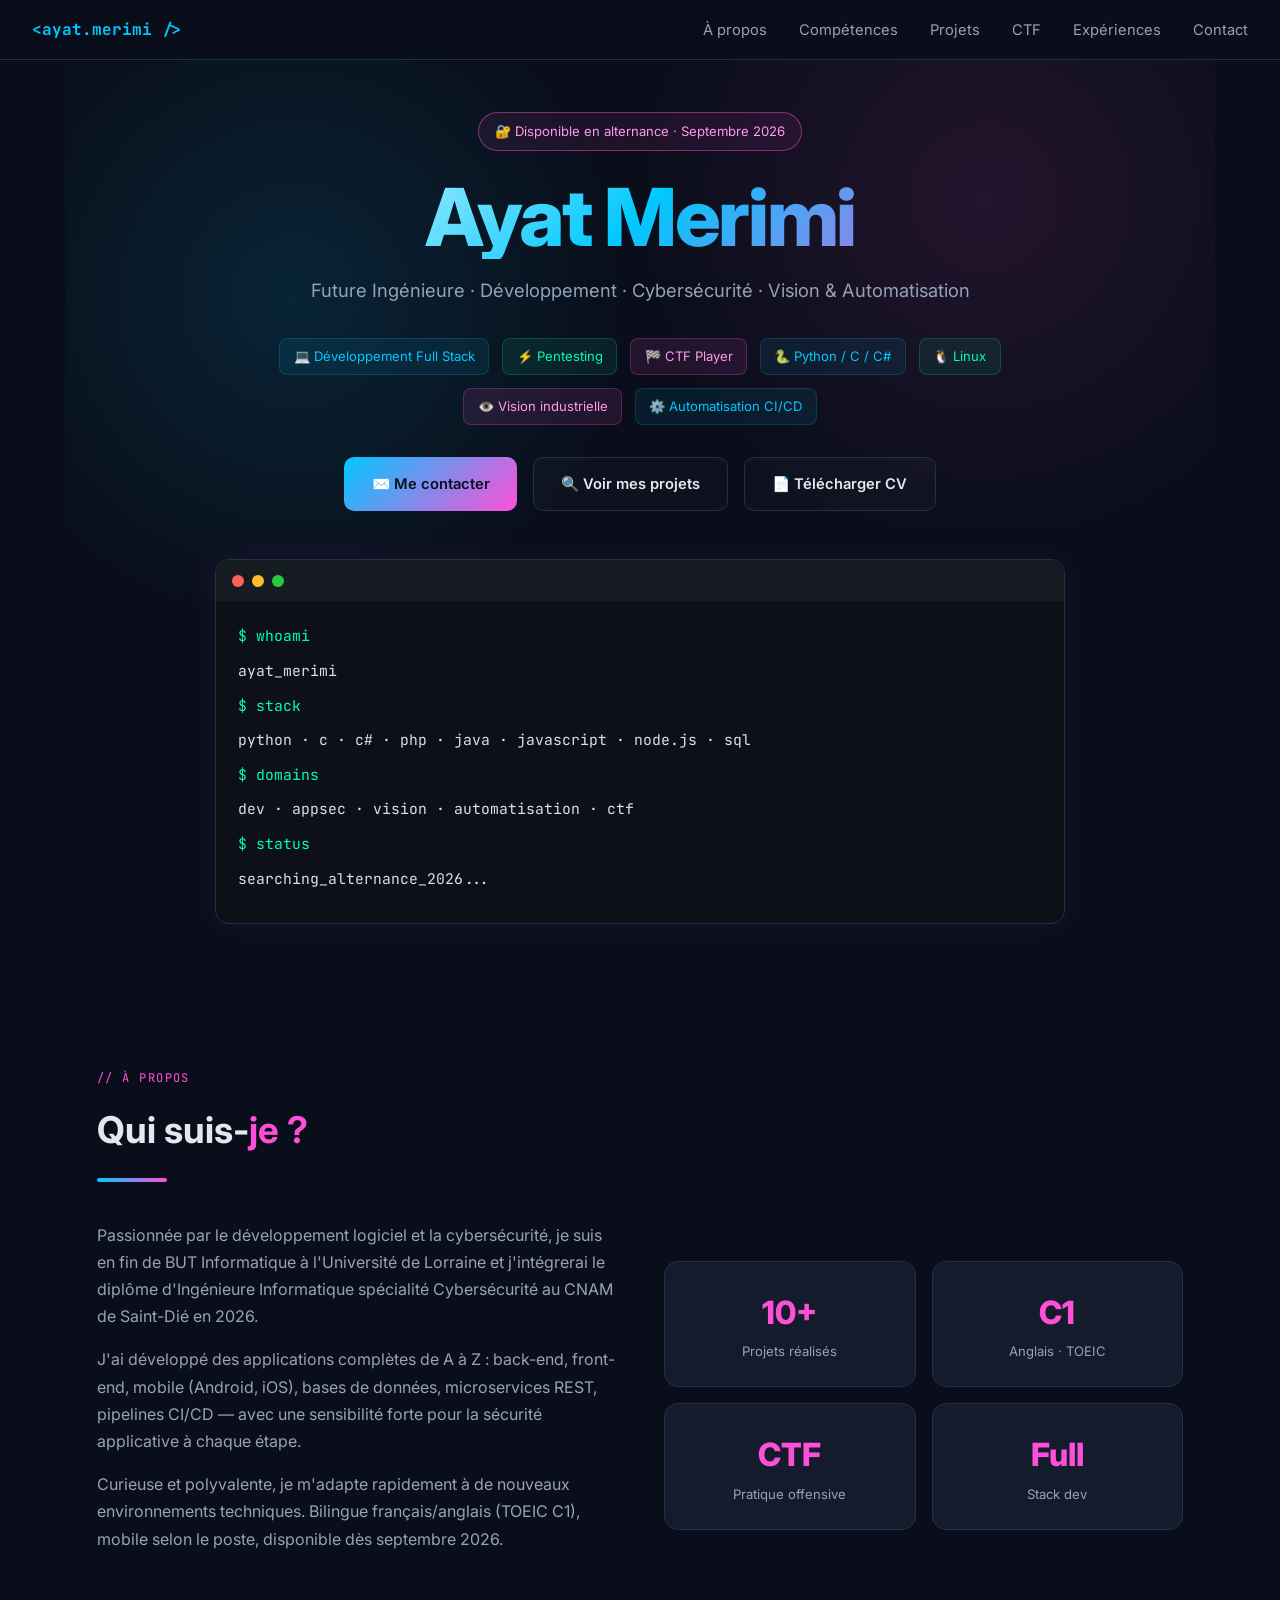
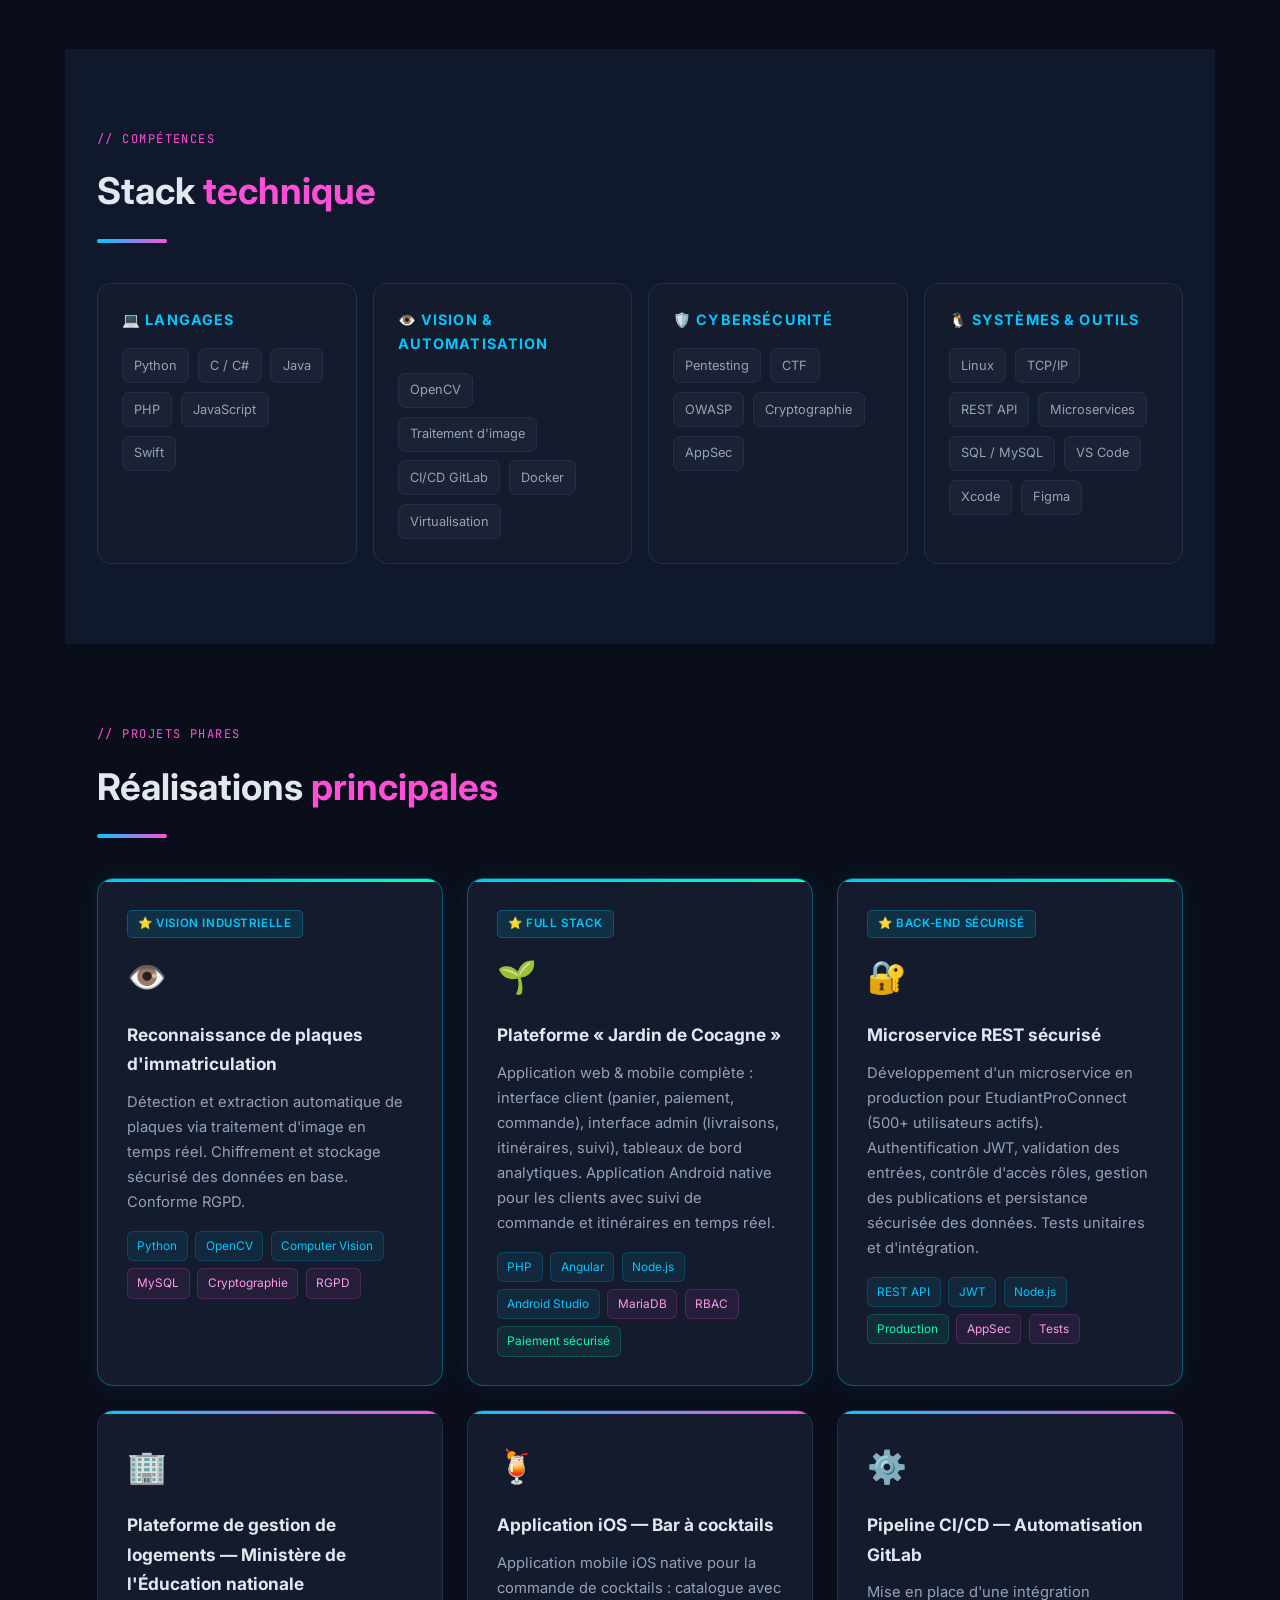
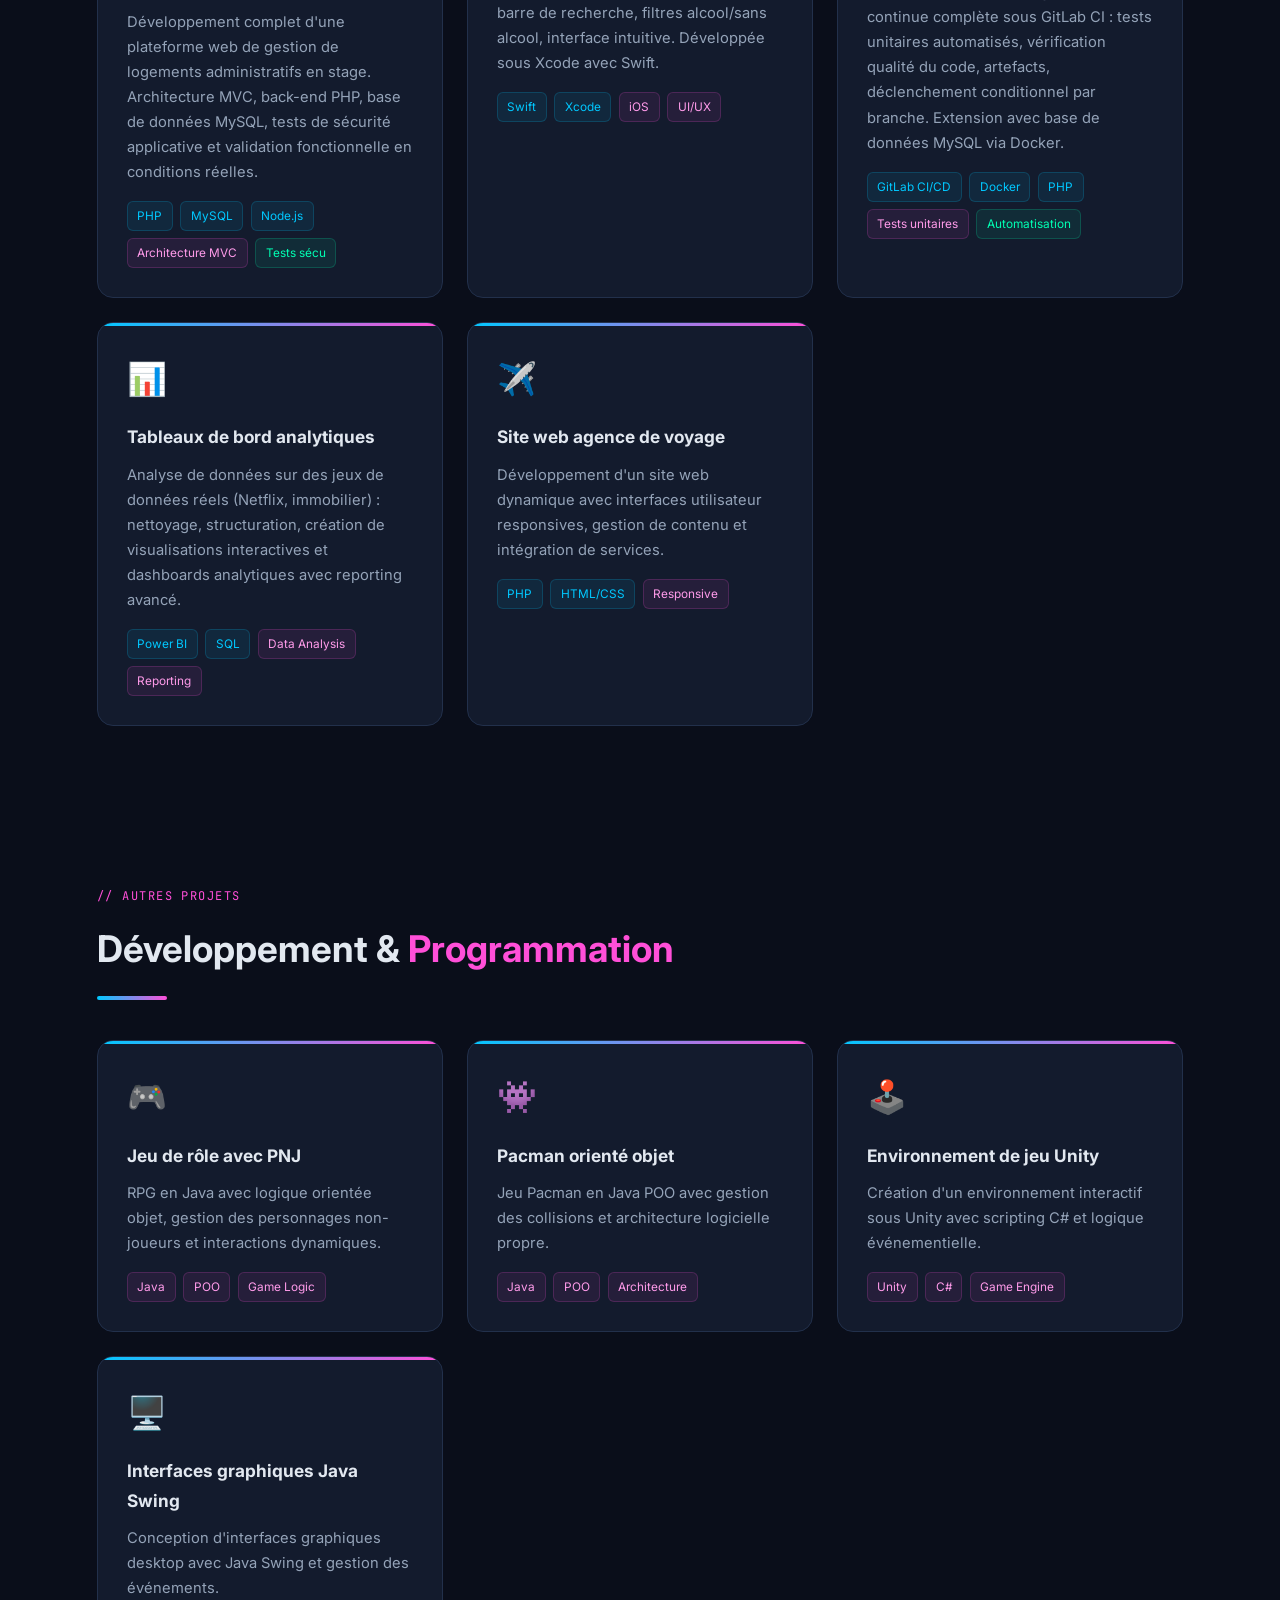
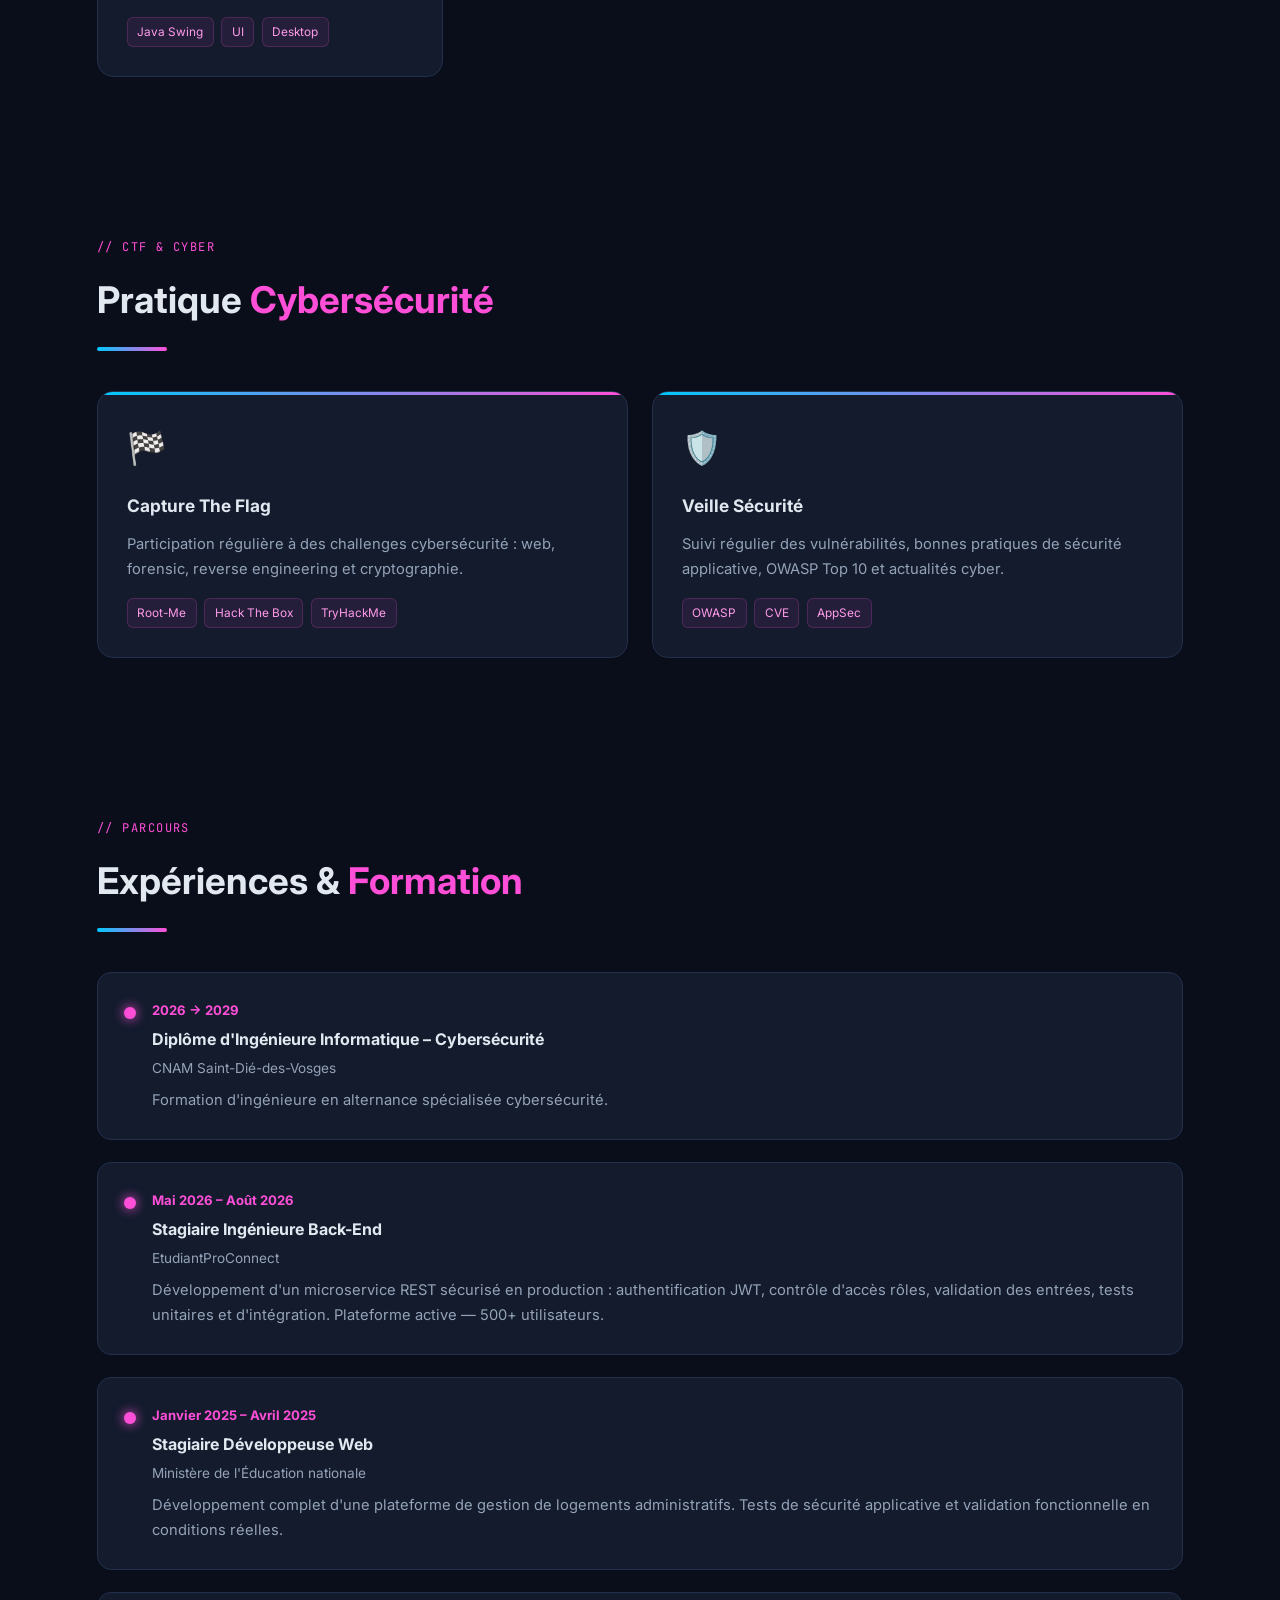
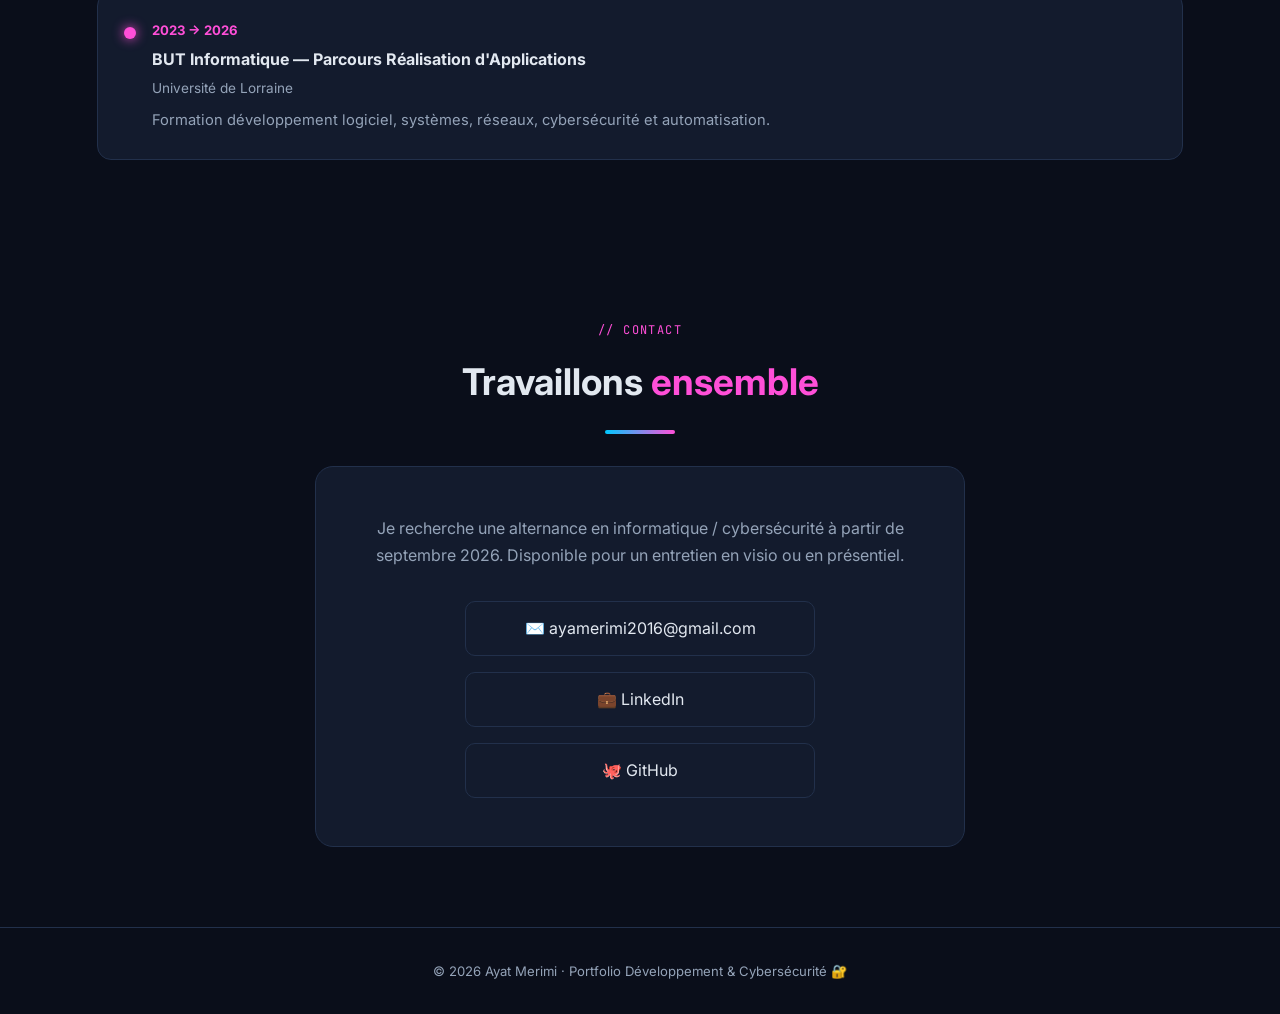
==== commit 918b5582: "Update Portfolio" ====
--- a/index.html
+++ b/index.html
@@ -76,7 +76,7 @@
 
     /* SKILLS */
     #skills{ background:var(--bg2); }
-    .skill-groups{ display:grid; grid-template-columns:repeat(auto-fit,minmax(230px,1fr)); gap:1.3rem; }
+    .skill-groups{ display:grid; grid-template-columns:repeat(auto-fit,minmax(200px,1fr)); gap:1rem; }
     .skill-group{ background:var(--card); border:1px solid var(--border); border-radius:14px; padding:1.5rem; transition:.3s; }
     .skill-group:hover{ border-color:var(--pink); transform:translateY(-5px); box-shadow:0 0 25px rgba(255,79,216,.10); }
     .skill-group h3{ color:var(--accent); margin-bottom:1rem; font-size:.9rem; text-transform:uppercase; letter-spacing:.08em; }
@@ -215,31 +215,24 @@
   <div class="divider"></div>
   <div class="skill-groups">
     <div class="skill-group fade-in">
-      <h3>💻 Développement</h3>
+      <h3>💻 Langages</h3>
       <div class="skill-list">
         <span class="skill-pill">Python</span>
-        <span class="skill-pill">C</span>
-        <span class="skill-pill">C# / .NET</span>
+        <span class="skill-pill">C / C#</span>
         <span class="skill-pill">Java</span>
         <span class="skill-pill">PHP</span>
         <span class="skill-pill">JavaScript</span>
-        <span class="skill-pill">Node.js</span>
-        <span class="skill-pill">Angular</span>
         <span class="skill-pill">Swift</span>
-        <span class="skill-pill">HTML5/CSS</span>
       </div>
     </div>
     <div class="skill-group fade-in">
       <h3>👁️ Vision & Automatisation</h3>
       <div class="skill-list">
         <span class="skill-pill">OpenCV</span>
-        <span class="skill-pill">Computer Vision</span>
         <span class="skill-pill">Traitement d'image</span>
-        <span class="skill-pill">GitLab CI/CD</span>
+        <span class="skill-pill">CI/CD GitLab</span>
         <span class="skill-pill">Docker</span>
-        <span class="skill-pill">Tests unitaires</span>
         <span class="skill-pill">Virtualisation</span>
-        <span class="skill-pill">Automatisme</span>
       </div>
     </div>
     <div class="skill-group fade-in">
@@ -249,46 +242,20 @@
         <span class="skill-pill">CTF</span>
         <span class="skill-pill">OWASP</span>
         <span class="skill-pill">Cryptographie</span>
-        <span class="skill-pill">Analyse de vulnérabilités</span>
         <span class="skill-pill">AppSec</span>
-        <span class="skill-pill">JWT / Auth</span>
       </div>
     </div>
     <div class="skill-group fade-in">
-      <h3>🐧 Systèmes & Réseaux</h3>
+      <h3>🐧 Systèmes & Outils</h3>
       <div class="skill-list">
         <span class="skill-pill">Linux</span>
         <span class="skill-pill">TCP/IP</span>
-        <span class="skill-pill">Apache</span>
-        <span class="skill-pill">Client/Serveur</span>
         <span class="skill-pill">REST API</span>
         <span class="skill-pill">Microservices</span>
-      </div>
-    </div>
-    <div class="skill-group fade-in">
-      <h3>🗄️ Données & Outils</h3>
-      <div class="skill-list">
         <span class="skill-pill">SQL / MySQL</span>
-        <span class="skill-pill">MariaDB</span>
-        <span class="skill-pill">Power BI</span>
-        <span class="skill-pill">Git</span>
-        <span class="skill-pill">Visual Studio</span>
-        <span class="skill-pill">Android Studio</span>
+        <span class="skill-pill">VS Code</span>
         <span class="skill-pill">Xcode</span>
-        <span class="skill-pill">Unity</span>
         <span class="skill-pill">Figma</span>
-      </div>
-    </div>
-    <div class="skill-group fade-in">
-      <h3>📐 Méthodes</h3>
-      <div class="skill-list">
-        <span class="skill-pill">Agile / Scrum</span>
-        <span class="skill-pill">UML</span>
-        <span class="skill-pill">Architecture MVC</span>
-        <span class="skill-pill">RBAC</span>
-        <span class="skill-pill">UI/UX</span>
-        <span class="skill-pill">Cahier des charges</span>
-        <span class="skill-pill">Documentation</span>
       </div>
     </div>
   </div>
@@ -300,26 +267,25 @@
   <h2>Réalisations <span>principales</span></h2>
   <div class="divider"></div>
 
-  <!-- HIGHLIGHT : vision industrielle -->
-  <div class="highlight-card fade-in">
-    <div class="featured-label">⭐ PROJET CLÉ · VISION INDUSTRIELLE</div>
-    <h3>👁️ Système de reconnaissance de plaques d'immatriculation</h3>
-    <p>Développement complet d'un système de détection et d'extraction automatique de plaques d'immatriculation. Traitement d'image en temps réel, extraction du texte, chiffrement et stockage sécurisé des données en base. Protection des données personnelles conforme RGPD.</p>
-    <div class="project-tags">
-      <span class="project-tag blue">Python</span>
-      <span class="project-tag blue">OpenCV</span>
-      <span class="project-tag blue">Computer Vision</span>
-      <span class="project-tag blue">Traitement d'image</span>
-      <span class="project-tag">MySQL</span>
-      <span class="project-tag">Cryptographie</span>
-      <span class="project-tag">RGPD</span>
-    </div>
-  </div>
-
   <div class="projects-grid">
 
     <div class="project-card featured fade-in">
-      <div class="featured-label">⭐ PROJET CLÉ · FULL STACK</div>
+      <div class="featured-label">⭐ VISION INDUSTRIELLE</div>
+      <div class="project-icon">👁️</div>
+      <h3>Reconnaissance de plaques d'immatriculation</h3>
+      <p>Détection et extraction automatique de plaques via traitement d'image en temps réel. Chiffrement et stockage sécurisé des données en base. Conforme RGPD.</p>
+      <div class="project-tags">
+        <span class="project-tag blue">Python</span>
+        <span class="project-tag blue">OpenCV</span>
+        <span class="project-tag blue">Computer Vision</span>
+        <span class="project-tag">MySQL</span>
+        <span class="project-tag">Cryptographie</span>
+        <span class="project-tag">RGPD</span>
+      </div>
+    </div>
+
+    <div class="project-card featured fade-in">
+      <div class="featured-label">⭐ FULL STACK</div>
       <div class="project-icon">🌱</div>
       <h3>Plateforme « Jardin de Cocagne »</h3>
       <p>Application web & mobile complète : interface client (panier, paiement, commande), interface admin (livraisons, itinéraires, suivi), tableaux de bord analytiques. Application Android native pour les clients avec suivi de commande et itinéraires en temps réel.</p>
@@ -335,7 +301,7 @@
     </div>
 
     <div class="project-card featured fade-in">
-      <div class="featured-label">⭐ PROJET CLÉ · BACK-END SÉCURISÉ</div>
+      <div class="featured-label">⭐ BACK-END SÉCURISÉ</div>
       <div class="project-icon">🔐</div>
       <h3>Microservice REST sécurisé</h3>
       <p>Développement d'un microservice en production pour EtudiantProConnect (500+ utilisateurs actifs). Authentification JWT, validation des entrées, contrôle d'accès rôles, gestion des publications et persistance sécurisée des données. Tests unitaires et d'intégration.</p>
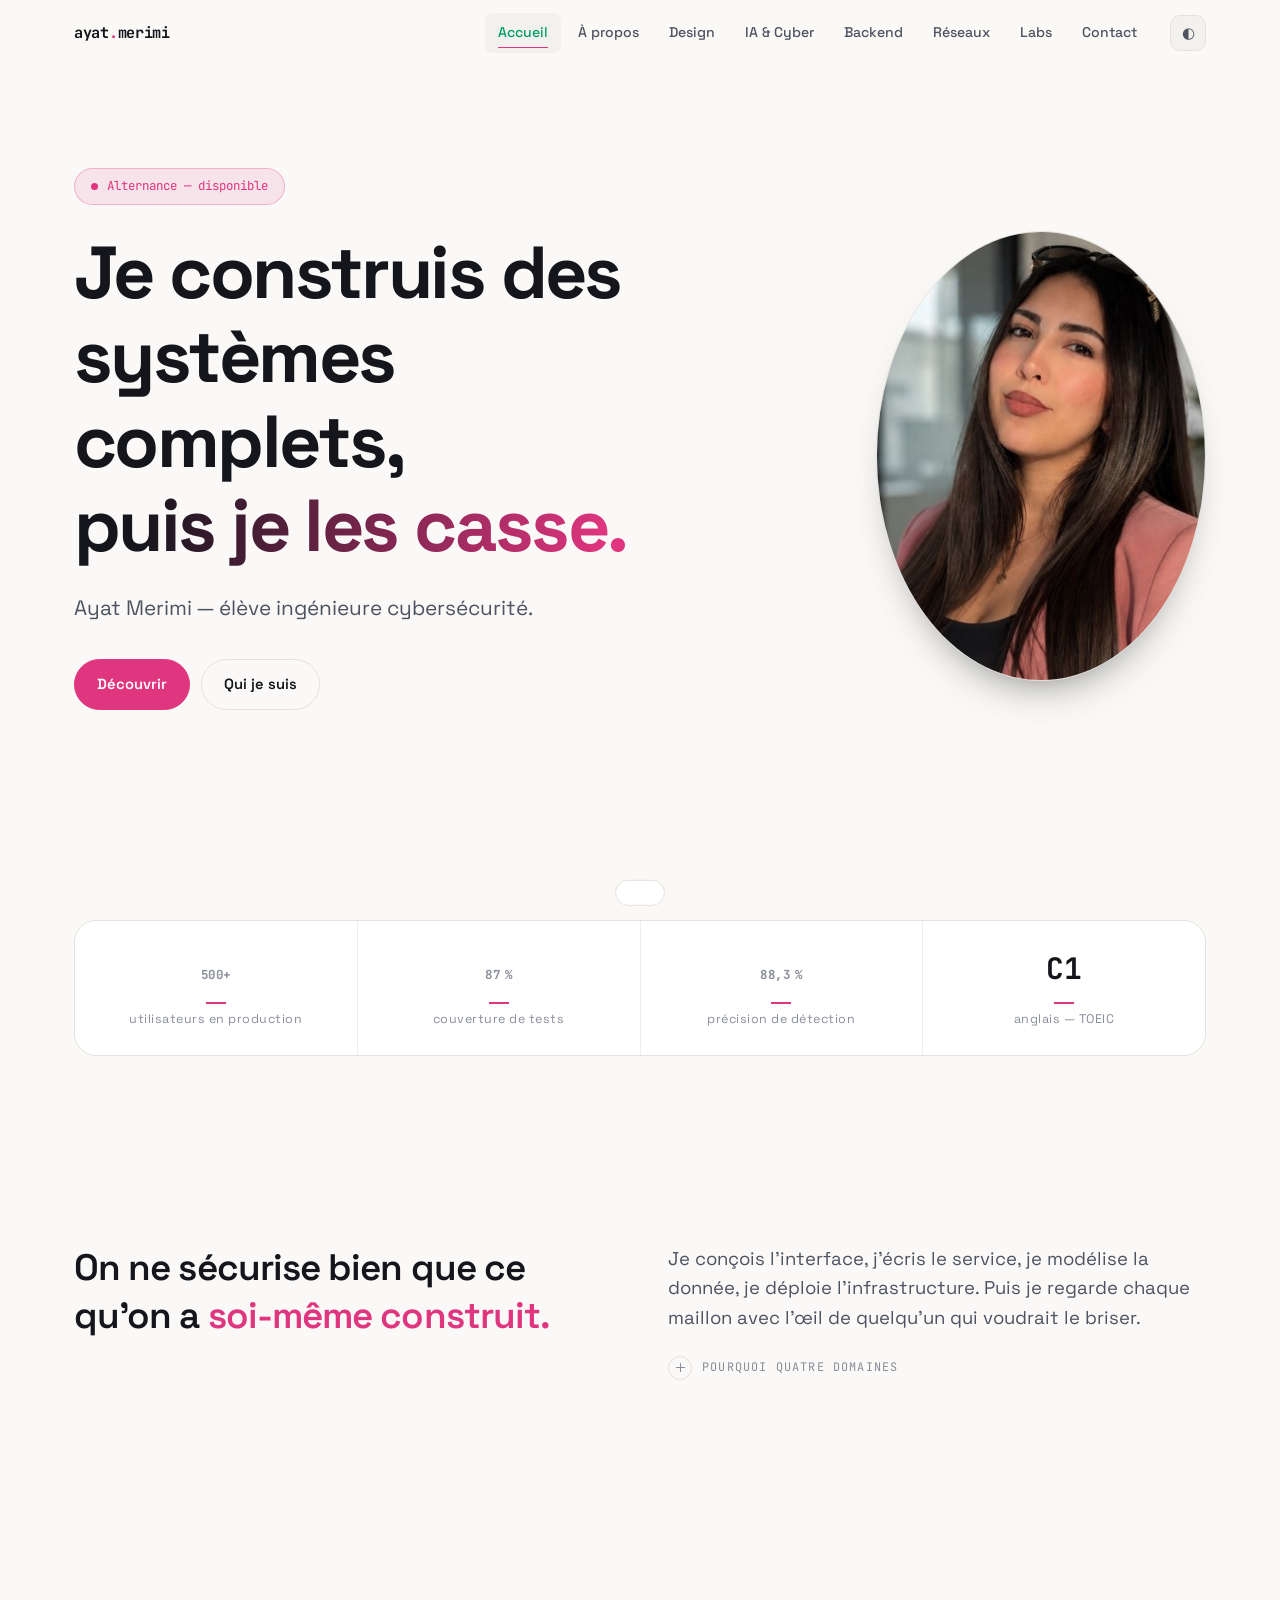
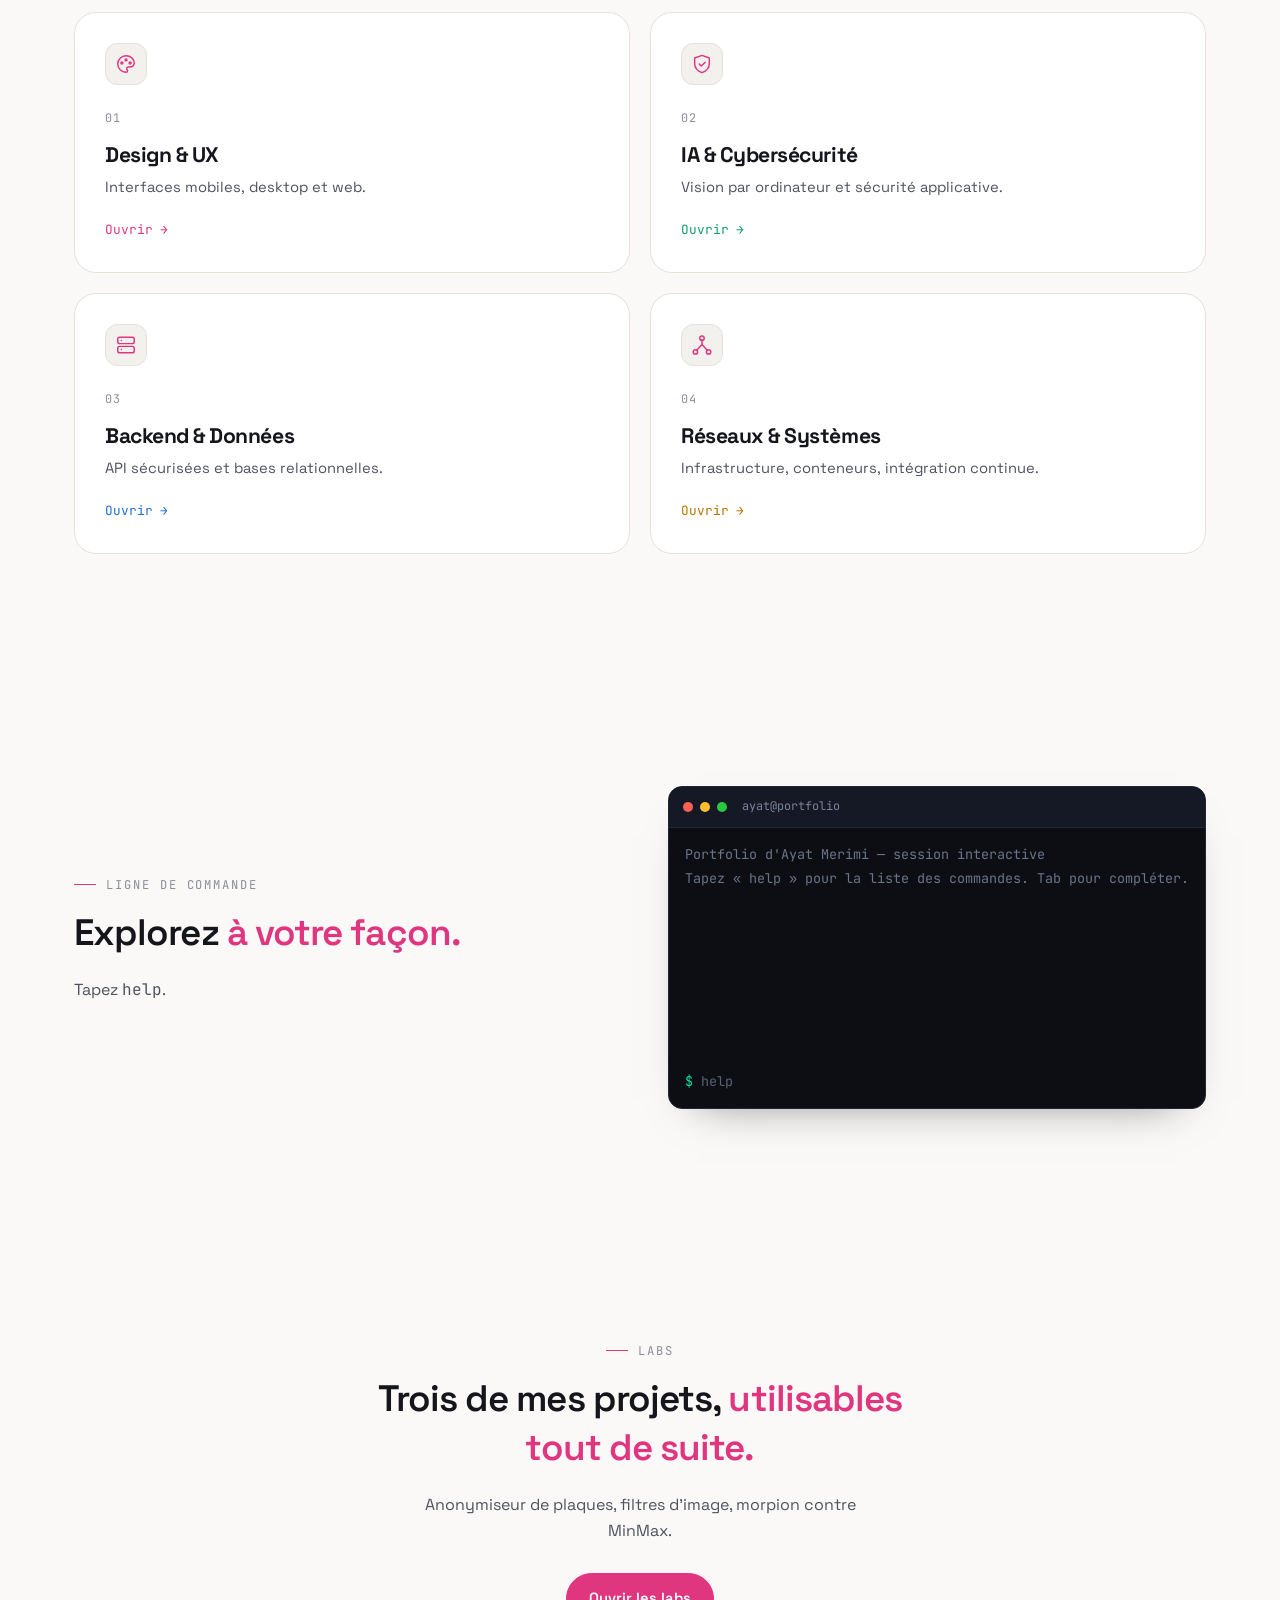
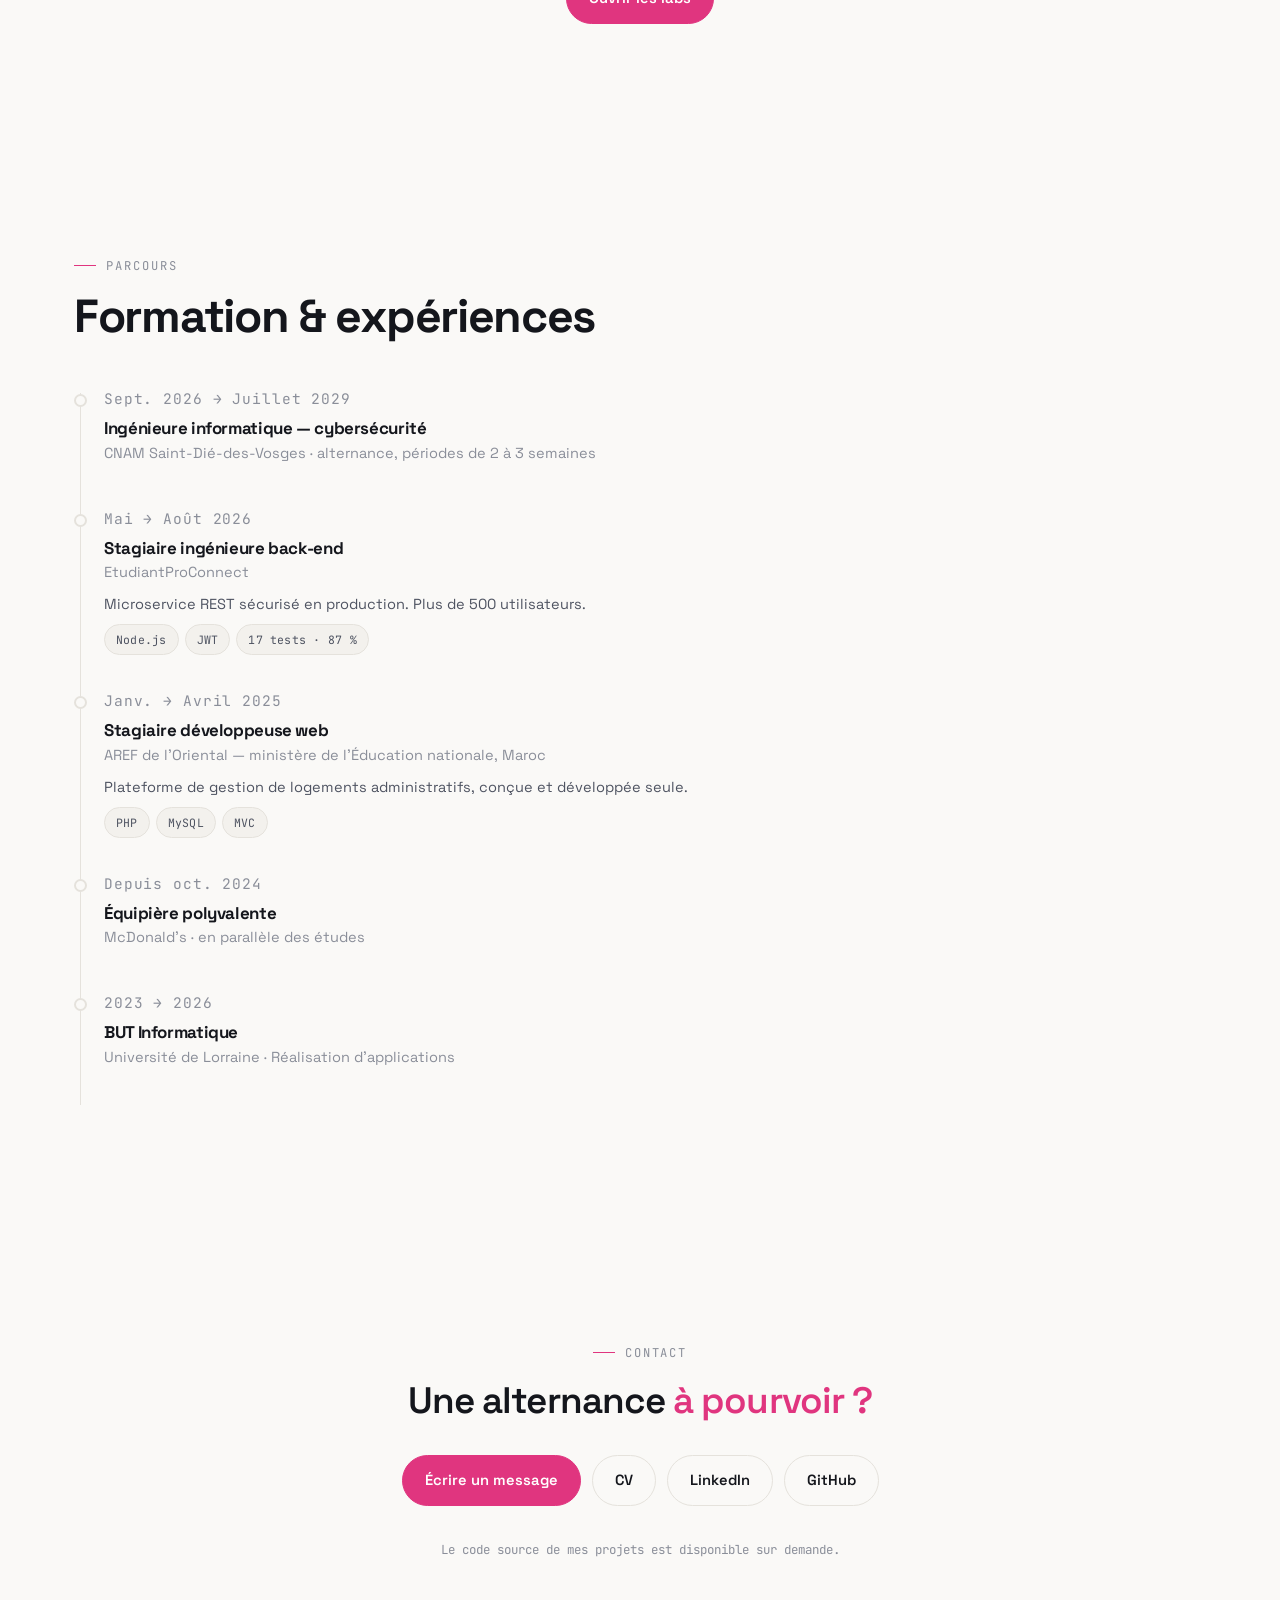
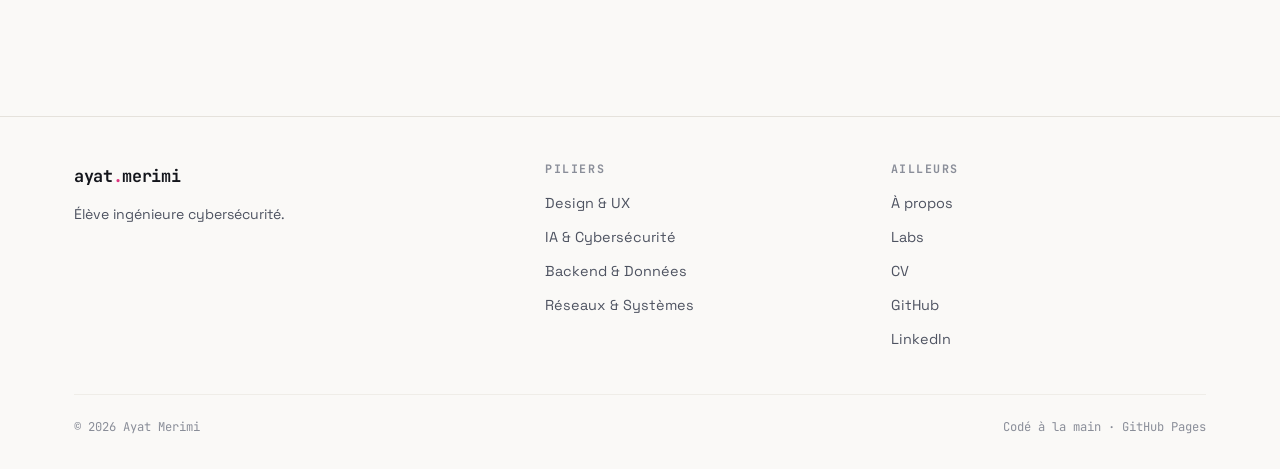
==== commit 76783c24: "update pf" ====
--- a/index.html
+++ b/index.html
@@ -1,518 +1,337 @@
 <!DOCTYPE html>
-<html lang="fr">
+<html lang="fr" data-theme="light">
 <head>
-  <meta charset="UTF-8" />
-  <meta name="viewport" content="width=device-width, initial-scale=1.0" />
-  <title>Ayat Merimi – Future Ingénieure Cybersécurité</title>
-  <meta name="description" content="Portfolio cybersécurité de Ayat Merimi – Pentest, développement sécurisé, CTF, Linux et sécurité applicative." />
-  <link rel="preconnect" href="https://fonts.googleapis.com">
-  <link rel="preconnect" href="https://fonts.gstatic.com" crossorigin>
-  <link href="https://fonts.googleapis.com/css2?family=Inter:wght@300;400;500;600;700;800&family=JetBrains+Mono:wght@400;600&display=swap" rel="stylesheet">
-  <style>
-    :root {
-      --bg: #0a0e1a; --bg2: #10182b; --card: #131b2d;
-      --accent: #00c8ff; --accent2: #ff4fd8;
-      --pink: #ff4fd8; --pink-soft: rgba(255,79,216,.12);
-      --green: #00ffb3; --text: #e2e8f0; --muted: #94a3b8; --border: #22304b;
-    }
-    *{ margin:0; padding:0; box-sizing:border-box; }
-    html{ scroll-behavior:smooth; }
-    body{ font-family:'Inter',sans-serif; background:var(--bg); color:var(--text); line-height:1.7; overflow-x:hidden; -webkit-font-smoothing:antialiased; }
-    body::before{ content:""; position:fixed; inset:0; pointer-events:none; background: linear-gradient(rgba(255,255,255,.015) 1px,transparent 1px), linear-gradient(90deg,rgba(255,255,255,.015) 1px,transparent 1px); background-size:40px 40px; opacity:.35; z-index:-1; }
-
-    /* NAV */
-    nav{ position:fixed; top:0; left:0; right:0; display:flex; justify-content:space-between; align-items:center; padding:1rem 2rem; background:rgba(10,14,26,.85); backdrop-filter:blur(12px); border-bottom:1px solid var(--border); z-index:1000; }
-    .logo{ font-family:'JetBrains Mono',monospace; color:var(--accent); font-weight:700; font-size:1rem; }
-    .nav-links{ display:flex; gap:2rem; list-style:none; }
-    .nav-links a{ text-decoration:none; color:var(--muted); font-size:.92rem; transition:.25s; }
-    .nav-links a:hover{ color:var(--pink); }
-
-    /* HERO */
-    #hero{ min-height:100vh; display:flex; align-items:center; justify-content:center; text-align:center; position:relative; padding:7rem 2rem 4rem; overflow:hidden; background: radial-gradient(circle at 20% 30%,rgba(0,200,255,.12),transparent 30%), radial-gradient(circle at 80% 20%,rgba(255,79,216,.10),transparent 30%); }
-    .hero-content{ max-width:850px; position:relative; z-index:2; }
-    .badge{ display:inline-block; padding:.45rem 1rem; border-radius:999px; border:1px solid rgba(255,79,216,.45); background:rgba(255,79,216,.08); color:#ff9bea; font-size:.82rem; margin-bottom:1.5rem; animation:pulse 2.5s infinite; }
-    @keyframes pulse{ 0%,100%{ box-shadow:0 0 0 0 rgba(255,79,216,.18); } 50%{ box-shadow:0 0 0 12px rgba(255,79,216,0); } }
-    h1{ font-size:clamp(3rem,7vw,5rem); font-weight:800; line-height:1.05; margin-bottom:1rem; letter-spacing:-.03em; background:linear-gradient(135deg,#ffffff,var(--accent),var(--pink)); -webkit-background-clip:text; -webkit-text-fill-color:transparent; }
-    .hero-sub{ color:var(--muted); font-size:1.15rem; margin-bottom:2rem; }
-    .hero-tags{ display:flex; flex-wrap:wrap; justify-content:center; gap:.8rem; margin-bottom:2rem; }
-    .tag{ padding:.4rem .85rem; border-radius:8px; background:rgba(0,200,255,.08); border:1px solid rgba(0,200,255,.18); color:var(--accent); font-size:.82rem; }
-    .tag.pink{ background:rgba(255,79,216,.10); border:1px solid rgba(255,79,216,.25); color:#ff9bea; }
-    .tag.green{ background:rgba(0,255,179,.08); border:1px solid rgba(0,255,179,.18); color:var(--green); }
-    .btn-row{ display:flex; gap:1rem; justify-content:center; flex-wrap:wrap; }
-    .btn{ position:relative; overflow:hidden; padding:.85rem 1.7rem; border-radius:10px; font-size:.92rem; font-weight:600; text-decoration:none; transition:.3s; display:inline-flex; align-items:center; gap:.5rem; }
-    .btn::before{ content:""; position:absolute; top:0; left:-100%; width:100%; height:100%; background:linear-gradient(120deg,transparent,rgba(255,255,255,.18),transparent); transition:.7s; }
-    .btn:hover::before{ left:100%; }
-    .btn-primary{ background:linear-gradient(135deg,var(--accent),var(--pink)); color:#08111f; }
-    .btn-primary:hover{ transform:translateY(-3px); box-shadow:0 0 20px rgba(255,79,216,.25); }
-    .btn-outline{ border:1px solid var(--border); color:var(--text); background:rgba(255,255,255,.02); }
-    .btn-outline:hover{ border-color:var(--pink); color:var(--pink); transform:translateY(-3px); }
-
-    /* TERMINAL */
-    .terminal{ margin-top:3rem; background:#0d1117; border:1px solid var(--border); border-radius:14px; overflow:hidden; text-align:left; box-shadow:0 0 35px rgba(255,79,216,.08); }
-    .terminal-header{ display:flex; gap:.5rem; padding:.9rem 1rem; background:#161b22; }
-    .terminal-header span{ width:12px; height:12px; border-radius:50%; }
-    .terminal-header span:nth-child(1){ background:#ff5f56; }
-    .terminal-header span:nth-child(2){ background:#ffbd2e; }
-    .terminal-header span:nth-child(3){ background:#27c93f; }
-    .terminal-body{ padding:1.4rem; font-family:'JetBrains Mono',monospace; font-size:.92rem; color:#d6e2f0; }
-    .terminal-body p{ margin-bottom:.6rem; }
-    .green{ color:var(--green); }
-
-    /* SECTIONS */
-    section{ max-width:1150px; margin:auto; padding:5rem 2rem; }
-    .section-label{ font-family:'JetBrains Mono',monospace; font-size:.75rem; letter-spacing:.12em; color:var(--pink); text-transform:uppercase; margin-bottom:.7rem; }
-    h2{ font-size:2.3rem; margin-bottom:1rem; }
-    h2 span{ color:var(--pink); }
-    .divider{ width:70px; height:4px; border-radius:4px; background:linear-gradient(90deg,var(--accent),var(--pink)); margin-bottom:2.5rem; }
-
-    /* ABOUT */
-    .about-grid{ display:grid; grid-template-columns:1fr 1fr; gap:3rem; align-items:center; }
-    .about-text p{ color:var(--muted); margin-bottom:1rem; }
-    .about-stats{ display:grid; grid-template-columns:1fr 1fr; gap:1rem; }
-    .stat-card{ background:var(--card); border:1px solid var(--border); border-radius:14px; padding:1.5rem; text-align:center; transition:.3s; }
-    .stat-card:hover{ transform:translateY(-4px); border-color:var(--pink); box-shadow:0 0 25px rgba(255,79,216,.12); }
-    .stat-num{ font-size:2rem; font-weight:800; color:var(--pink); }
-    .stat-label{ font-size:.82rem; color:var(--muted); }
-
-    /* SKILLS */
-    #skills{ background:var(--bg2); }
-    .skill-groups{ display:grid; grid-template-columns:repeat(auto-fit,minmax(200px,1fr)); gap:1rem; }
-    .skill-group{ background:var(--card); border:1px solid var(--border); border-radius:14px; padding:1.5rem; transition:.3s; }
-    .skill-group:hover{ border-color:var(--pink); transform:translateY(-5px); box-shadow:0 0 25px rgba(255,79,216,.10); }
-    .skill-group h3{ color:var(--accent); margin-bottom:1rem; font-size:.9rem; text-transform:uppercase; letter-spacing:.08em; }
-    .skill-list{ display:flex; flex-wrap:wrap; gap:.55rem; }
-    .skill-pill{ padding:.35rem .7rem; border-radius:7px; border:1px solid var(--border); background:rgba(255,255,255,.03); color:var(--muted); font-size:.8rem; }
-
-    /* HIGHLIGHT CARD */
-    .highlight-card{ background:linear-gradient(135deg,rgba(0,200,255,.07),rgba(255,79,216,.07)); border:1px solid rgba(0,200,255,.25); border-radius:16px; padding:2rem; margin-bottom:2rem; position:relative; overflow:hidden; }
-    .highlight-card::before{ content:""; position:absolute; top:0; left:0; right:0; height:3px; background:linear-gradient(90deg,var(--accent),var(--pink)); }
-    .highlight-card h3{ color:var(--accent); margin-bottom:.5rem; font-size:1.1rem; }
-    .highlight-card p{ color:var(--muted); font-size:.93rem; margin-bottom:1rem; }
-
-    /* PROJECTS */
-    .projects-grid{ display:grid; grid-template-columns:repeat(auto-fit,minmax(300px,1fr)); gap:1.5rem; }
-    .project-card{ background:var(--card); border:1px solid var(--border); border-radius:16px; padding:1.8rem; position:relative; overflow:hidden; transition:.3s; }
-    .project-card::before{ content:""; position:absolute; top:0; left:0; right:0; height:3px; background:linear-gradient(90deg,var(--accent),var(--pink)); }
-    .project-card:hover{ transform:translateY(-6px); border-color:var(--pink); box-shadow:0 0 35px rgba(255,79,216,.10); }
-    .project-card.featured{ border-color:rgba(0,200,255,.35); box-shadow:0 0 25px rgba(0,200,255,.08); }
-    .project-card.featured::before{ background:linear-gradient(90deg,var(--accent),var(--green)); }
-    .featured-label{ display:inline-block; font-size:.72rem; padding:.2rem .65rem; border-radius:5px; background:rgba(0,200,255,.12); border:1px solid rgba(0,200,255,.25); color:var(--accent); margin-bottom:.75rem; font-weight:600; letter-spacing:.05em; }
-    .project-icon{ font-size:2rem; margin-bottom:1rem; }
-    .project-card h3{ margin-bottom:.7rem; font-size:1.08rem; }
-    .project-card p{ color:var(--muted); font-size:.92rem; margin-bottom:1rem; }
-    .project-tags{ display:flex; flex-wrap:wrap; gap:.45rem; }
-    .project-tag{ padding:.25rem .6rem; border-radius:6px; background:rgba(255,79,216,.08); border:1px solid rgba(255,79,216,.18); color:#ff9bea; font-size:.74rem; }
-    .project-tag.blue{ background:rgba(0,200,255,.08); border:1px solid rgba(0,200,255,.18); color:var(--accent); }
-    .project-tag.green{ background:rgba(0,255,179,.08); border:1px solid rgba(0,255,179,.18); color:var(--green); }
-
-    /* TIMELINE */
-    .timeline{ display:flex; flex-direction:column; gap:1.4rem; }
-    .timeline-item{ background:var(--card); border:1px solid var(--border); border-radius:14px; padding:1.6rem; display:grid; grid-template-columns:auto 1fr; gap:1rem; transition:.3s; }
-    .timeline-item:hover{ border-color:var(--pink); transform:translateY(-4px); box-shadow:0 0 30px rgba(255,79,216,.08); }
-    .tl-dot{ width:12px; height:12px; border-radius:50%; background:var(--pink); margin-top:.5rem; box-shadow:0 0 12px var(--pink); }
-    .tl-date{ color:var(--pink); font-size:.82rem; font-weight:700; margin-bottom:.3rem; }
-    .tl-title{ font-weight:700; margin-bottom:.25rem; }
-    .tl-company{ color:var(--muted); font-size:.85rem; margin-bottom:.5rem; }
-    .tl-desc{ color:var(--muted); font-size:.92rem; }
-
-    /* CONTACT */
-    #contact{ text-align:center; }
-    .contact-card{ background:var(--card); border:1px solid var(--border); border-radius:18px; padding:3rem; max-width:650px; margin:auto; }
-    .contact-card p{ color:var(--muted); margin-bottom:2rem; }
-    .contact-links{ display:flex; flex-direction:column; gap:1rem; align-items:center; }
-    .contact-link{ width:100%; max-width:350px; display:flex; align-items:center; justify-content:center; gap:.7rem; padding:.8rem 1rem; border-radius:10px; text-decoration:none; color:var(--text); border:1px solid var(--border); transition:.25s; }
-    .contact-link:hover{ border-color:var(--pink); color:var(--pink); box-shadow:0 0 18px rgba(255,79,216,.10); }
-    footer{ border-top:1px solid var(--border); text-align:center; padding:2rem; color:var(--muted); font-size:.82rem; }
-
-    /* ANIMATIONS */
-    .fade-in{ opacity:0; transform:translateY(35px); transition:all .8s ease; }
-    .fade-in.visible{ opacity:1; transform:translateY(0); }
-
-    /* RESPONSIVE */
-    @media(max-width:768px){
-      nav{ padding:1rem; }
-      .nav-links{ display:none; }
-      .about-grid{ grid-template-columns:1fr; }
-      .about-stats{ grid-template-columns:1fr 1fr; }
-      .contact-card{ padding:2rem 1.5rem; }
-    }
-  </style>
+<meta charset="utf-8">
+<meta name="viewport" content="width=device-width, initial-scale=1">
+<title>Ayat Merimi — Développement &amp; Cybersécurité</title>
+<meta name="description" content="Portfolio d'Ayat Merimi, élève ingénieure cybersécurité. Développement full stack, sécurité applicative, vision par ordinateur, infrastructure.">
+<meta name="author" content="Ayat Merimi">
+<link rel="canonical" href="https://merimia.github.io/">
+<meta property="og:type" content="website">
+<meta property="og:url" content="https://merimia.github.io/">
+<meta property="og:title" content="Ayat Merimi — Développement & Cybersécurité">
+<meta property="og:description" content="Je construis des systèmes complets — puis j'essaie de les casser.">
+<meta property="og:image" content="https://merimia.github.io/assets/img/og.png">
+<meta name="twitter:card" content="summary_large_image">
+<link rel="icon" href="data:image/svg+xml,<svg xmlns='http://www.w3.org/2000/svg' viewBox='0 0 100 100'><rect width='100' height='100' rx='22' fill='%23faf9f7'/><text y='72' x='50' text-anchor='middle' font-size='58' font-family='monospace' fill='%23ff5fa2'>&#8250;</text></svg>">
+<link rel="preconnect" href="https://fonts.googleapis.com">
+<link rel="preconnect" href="https://fonts.gstatic.com" crossorigin>
+<link href="https://fonts.googleapis.com/css2?family=JetBrains+Mono:wght@400;500;700&family=Space+Grotesk:wght@400;500;600;700&display=swap" rel="stylesheet">
+<link rel="stylesheet" href="assets/css/main.css">
+<link rel="stylesheet" href="assets/css/fx.css">
+<script type="application/ld+json">
+{
+  "@context": "https://schema.org",
+  "@type": "Person",
+  "name": "Ayat Merimi",
+  "url": "https://merimia.github.io/",
+  "email": "ayamerimi2016@gmail.com",
+  "jobTitle": "Élève ingénieure en cybersécurité",
+  "alumniOf": [
+    { "@type": "CollegeOrUniversity", "name": "Université de Lorraine — BUT Informatique" },
+    { "@type": "CollegeOrUniversity", "name": "CNAM Saint-Dié-des-Vosges" }
+  ],
+  "knowsAbout": ["Sécurité applicative", "Vision par ordinateur", "Développement full stack", "Réseaux et systèmes"],
+  "sameAs": ["https://github.com/merimia", "https://linkedin.com/in/ayat-merimi"]
+}
+</script>
 </head>
 <body>
-
-<nav>
-  <div class="logo">&lt;ayat.merimi /&gt;</div>
-  <ul class="nav-links">
-    <li><a href="#about">À propos</a></li>
-    <li><a href="#skills">Compétences</a></li>
-    <li><a href="#projects">Projets</a></li>
-    <li><a href="#ctf">CTF</a></li>
-    <li><a href="#experience">Expériences</a></li>
-    <li><a href="#contact">Contact</a></li>
-  </ul>
-</nav>
-
-<!-- HERO -->
-<section id="hero">
-  <div class="hero-content fade-in">
-    <div class="badge">🔐 Disponible en alternance · Septembre 2026</div>
-    <h1>Ayat Merimi</h1>
-    <p class="hero-sub">Future Ingénieure · Développement · Cybersécurité · Vision & Automatisation</p>
-    <div class="hero-tags">
-      <span class="tag">💻 Développement Full Stack</span>
-      <span class="tag green">⚡ Pentesting</span>
-      <span class="tag pink">🏁 CTF Player</span>
-      <span class="tag">🐍 Python / C / C#</span>
-      <span class="tag green">🐧 Linux</span>
-      <span class="tag pink">👁️ Vision industrielle</span>
-      <span class="tag">⚙️ Automatisation CI/CD</span>
-    </div>
-    <div class="btn-row">
-      <a href="#contact" class="btn btn-primary">✉️ Me contacter</a>
-      <a href="#projects" class="btn btn-outline">🔍 Voir mes projets</a>
-      <a href="cv-ayat-merimi.pdf" download class="btn btn-outline">📄 Télécharger CV</a>
-    </div>
-    <div class="terminal">
-      <div class="terminal-header"><span></span><span></span><span></span></div>
-      <div class="terminal-body">
-        <p><span class="green">$ whoami</span></p>
-        <p>ayat_merimi</p>
-        <p><span class="green">$ stack</span></p>
-        <p>python · c · c# · php · java · javascript · node.js · sql</p>
-        <p><span class="green">$ domains</span></p>
-        <p>dev · appsec · vision · automatisation · ctf</p>
-        <p><span class="green">$ status</span></p>
-        <p>searching_alternance_2026...</p>
-      </div>
-    </div>
-  </div>
-</section>
-
-<!-- ABOUT -->
-<section id="about">
-  <div class="section-label">// À propos</div>
-  <h2>Qui suis-<span>je ?</span></h2>
-  <div class="divider"></div>
-  <div class="about-grid">
-    <div class="about-text fade-in">
-      <p>Passionnée par le développement logiciel et la cybersécurité, je suis en fin de BUT Informatique à l'Université de Lorraine et j'intégrerai le diplôme d'Ingénieure Informatique spécialité Cybersécurité au CNAM de Saint-Dié en 2026.</p>
-      <p>J'ai développé des applications complètes de A à Z : back-end, front-end, mobile (Android, iOS), bases de données, microservices REST, pipelines CI/CD — avec une sensibilité forte pour la sécurité applicative à chaque étape.</p>
-      <p>Curieuse et polyvalente, je m'adapte rapidement à de nouveaux environnements techniques. Bilingue français/anglais (TOEIC C1), mobile selon le poste, disponible dès septembre 2026.</p>
-    </div>
-    <div class="about-stats">
-      <div class="stat-card fade-in"><div class="stat-num">10+</div><div class="stat-label">Projets réalisés</div></div>
-      <div class="stat-card fade-in"><div class="stat-num">C1</div><div class="stat-label">Anglais · TOEIC</div></div>
-      <div class="stat-card fade-in"><div class="stat-num">CTF</div><div class="stat-label">Pratique offensive</div></div>
-      <div class="stat-card fade-in"><div class="stat-num">Full</div><div class="stat-label">Stack dev</div></div>
-    </div>
-  </div>
-</section>
-
-<!-- SKILLS -->
-<section id="skills">
-  <div class="section-label">// Compétences</div>
-  <h2>Stack <span>technique</span></h2>
-  <div class="divider"></div>
-  <div class="skill-groups">
-    <div class="skill-group fade-in">
-      <h3>💻 Langages</h3>
-      <div class="skill-list">
-        <span class="skill-pill">Python</span>
-        <span class="skill-pill">C / C#</span>
-        <span class="skill-pill">Java</span>
-        <span class="skill-pill">PHP</span>
-        <span class="skill-pill">JavaScript</span>
-        <span class="skill-pill">Swift</span>
-      </div>
-    </div>
-    <div class="skill-group fade-in">
-      <h3>👁️ Vision & Automatisation</h3>
-      <div class="skill-list">
-        <span class="skill-pill">OpenCV</span>
-        <span class="skill-pill">Traitement d'image</span>
-        <span class="skill-pill">CI/CD GitLab</span>
-        <span class="skill-pill">Docker</span>
-        <span class="skill-pill">Virtualisation</span>
-      </div>
-    </div>
-    <div class="skill-group fade-in">
-      <h3>🛡️ Cybersécurité</h3>
-      <div class="skill-list">
-        <span class="skill-pill">Pentesting</span>
-        <span class="skill-pill">CTF</span>
-        <span class="skill-pill">OWASP</span>
-        <span class="skill-pill">Cryptographie</span>
-        <span class="skill-pill">AppSec</span>
-      </div>
-    </div>
-    <div class="skill-group fade-in">
-      <h3>🐧 Systèmes & Outils</h3>
-      <div class="skill-list">
-        <span class="skill-pill">Linux</span>
-        <span class="skill-pill">TCP/IP</span>
-        <span class="skill-pill">REST API</span>
-        <span class="skill-pill">Microservices</span>
-        <span class="skill-pill">SQL / MySQL</span>
-        <span class="skill-pill">VS Code</span>
-        <span class="skill-pill">Xcode</span>
-        <span class="skill-pill">Figma</span>
-      </div>
-    </div>
-  </div>
-</section>
-
-<!-- PROJECTS PHARES -->
-<section id="projects">
-  <div class="section-label">// Projets phares</div>
-  <h2>Réalisations <span>principales</span></h2>
-  <div class="divider"></div>
-
-  <div class="projects-grid">
-
-    <div class="project-card featured fade-in">
-      <div class="featured-label">⭐ VISION INDUSTRIELLE</div>
-      <div class="project-icon">👁️</div>
-      <h3>Reconnaissance de plaques d'immatriculation</h3>
-      <p>Détection et extraction automatique de plaques via traitement d'image en temps réel. Chiffrement et stockage sécurisé des données en base. Conforme RGPD.</p>
-      <div class="project-tags">
-        <span class="project-tag blue">Python</span>
-        <span class="project-tag blue">OpenCV</span>
-        <span class="project-tag blue">Computer Vision</span>
-        <span class="project-tag">MySQL</span>
-        <span class="project-tag">Cryptographie</span>
-        <span class="project-tag">RGPD</span>
-      </div>
-    </div>
-
-    <div class="project-card featured fade-in">
-      <div class="featured-label">⭐ FULL STACK</div>
-      <div class="project-icon">🌱</div>
-      <h3>Plateforme « Jardin de Cocagne »</h3>
-      <p>Application web & mobile complète : interface client (panier, paiement, commande), interface admin (livraisons, itinéraires, suivi), tableaux de bord analytiques. Application Android native pour les clients avec suivi de commande et itinéraires en temps réel.</p>
-      <div class="project-tags">
-        <span class="project-tag blue">PHP</span>
-        <span class="project-tag blue">Angular</span>
-        <span class="project-tag blue">Node.js</span>
-        <span class="project-tag blue">Android Studio</span>
-        <span class="project-tag">MariaDB</span>
-        <span class="project-tag">RBAC</span>
-        <span class="project-tag green">Paiement sécurisé</span>
-      </div>
-    </div>
-
-    <div class="project-card featured fade-in">
-      <div class="featured-label">⭐ BACK-END SÉCURISÉ</div>
-      <div class="project-icon">🔐</div>
-      <h3>Microservice REST sécurisé</h3>
-      <p>Développement d'un microservice en production pour EtudiantProConnect (500+ utilisateurs actifs). Authentification JWT, validation des entrées, contrôle d'accès rôles, gestion des publications et persistance sécurisée des données. Tests unitaires et d'intégration.</p>
-      <div class="project-tags">
-        <span class="project-tag blue">REST API</span>
-        <span class="project-tag blue">JWT</span>
-        <span class="project-tag blue">Node.js</span>
-        <span class="project-tag green">Production</span>
-        <span class="project-tag">AppSec</span>
-        <span class="project-tag">Tests</span>
-      </div>
-    </div>
-
-    <div class="project-card fade-in">
-      <div class="project-icon">🏢</div>
-      <h3>Plateforme de gestion de logements — Ministère de l'Éducation nationale</h3>
-      <p>Développement complet d'une plateforme web de gestion de logements administratifs en stage. Architecture MVC, back-end PHP, base de données MySQL, tests de sécurité applicative et validation fonctionnelle en conditions réelles.</p>
-      <div class="project-tags">
-        <span class="project-tag blue">PHP</span>
-        <span class="project-tag blue">MySQL</span>
-        <span class="project-tag blue">Node.js</span>
-        <span class="project-tag">Architecture MVC</span>
-        <span class="project-tag green">Tests sécu</span>
-      </div>
-    </div>
-
-    <div class="project-card fade-in">
-      <div class="project-icon">🍹</div>
-      <h3>Application iOS — Bar à cocktails</h3>
-      <p>Application mobile iOS native pour la commande de cocktails : catalogue avec barre de recherche, filtres alcool/sans alcool, interface intuitive. Développée sous Xcode avec Swift.</p>
-      <div class="project-tags">
-        <span class="project-tag blue">Swift</span>
-        <span class="project-tag blue">Xcode</span>
-        <span class="project-tag">iOS</span>
-        <span class="project-tag">UI/UX</span>
-      </div>
-    </div>
-
-    <div class="project-card fade-in">
-      <div class="project-icon">⚙️</div>
-      <h3>Pipeline CI/CD — Automatisation GitLab</h3>
-      <p>Mise en place d'une intégration continue complète sous GitLab CI : tests unitaires automatisés, vérification qualité du code, artefacts, déclenchement conditionnel par branche. Extension avec base de données MySQL via Docker.</p>
-      <div class="project-tags">
-        <span class="project-tag blue">GitLab CI/CD</span>
-        <span class="project-tag blue">Docker</span>
-        <span class="project-tag blue">PHP</span>
-        <span class="project-tag">Tests unitaires</span>
-        <span class="project-tag green">Automatisation</span>
-      </div>
-    </div>
-
-    <div class="project-card fade-in">
-      <div class="project-icon">📊</div>
-      <h3>Tableaux de bord analytiques</h3>
-      <p>Analyse de données sur des jeux de données réels (Netflix, immobilier) : nettoyage, structuration, création de visualisations interactives et dashboards analytiques avec reporting avancé.</p>
-      <div class="project-tags">
-        <span class="project-tag blue">Power BI</span>
-        <span class="project-tag blue">SQL</span>
-        <span class="project-tag">Data Analysis</span>
-        <span class="project-tag">Reporting</span>
-      </div>
-    </div>
-
-    <div class="project-card fade-in">
-      <div class="project-icon">✈️</div>
-      <h3>Site web agence de voyage</h3>
-      <p>Développement d'un site web dynamique avec interfaces utilisateur responsives, gestion de contenu et intégration de services.</p>
-      <div class="project-tags">
-        <span class="project-tag blue">PHP</span>
-        <span class="project-tag blue">HTML/CSS</span>
-        <span class="project-tag">Responsive</span>
-      </div>
-    </div>
-
-  </div>
-</section>
-
-<!-- AUTRES PROJETS -->
-<section id="other-projects">
-  <div class="section-label">// Autres projets</div>
-  <h2>Développement & <span>Programmation</span></h2>
-  <div class="divider"></div>
-  <div class="projects-grid">
-    <div class="project-card fade-in">
-      <div class="project-icon">🎮</div>
-      <h3>Jeu de rôle avec PNJ</h3>
-      <p>RPG en Java avec logique orientée objet, gestion des personnages non-joueurs et interactions dynamiques.</p>
-      <div class="project-tags"><span class="project-tag">Java</span><span class="project-tag">POO</span><span class="project-tag">Game Logic</span></div>
-    </div>
-    <div class="project-card fade-in">
-      <div class="project-icon">👾</div>
-      <h3>Pacman orienté objet</h3>
-      <p>Jeu Pacman en Java POO avec gestion des collisions et architecture logicielle propre.</p>
-      <div class="project-tags"><span class="project-tag">Java</span><span class="project-tag">POO</span><span class="project-tag">Architecture</span></div>
-    </div>
-    <div class="project-card fade-in">
-      <div class="project-icon">🕹️</div>
-      <h3>Environnement de jeu Unity</h3>
-      <p>Création d'un environnement interactif sous Unity avec scripting C# et logique événementielle.</p>
-      <div class="project-tags"><span class="project-tag">Unity</span><span class="project-tag">C#</span><span class="project-tag">Game Engine</span></div>
-    </div>
-    <div class="project-card fade-in">
-      <div class="project-icon">🖥️</div>
-      <h3>Interfaces graphiques Java Swing</h3>
-      <p>Conception d'interfaces graphiques desktop avec Java Swing et gestion des événements.</p>
-      <div class="project-tags"><span class="project-tag">Java Swing</span><span class="project-tag">UI</span><span class="project-tag">Desktop</span></div>
-    </div>
-  </div>
-</section>
-
-<!-- CTF -->
-<section id="ctf">
-  <div class="section-label">// CTF & Cyber</div>
-  <h2>Pratique <span>Cybersécurité</span></h2>
-  <div class="divider"></div>
-  <div class="projects-grid">
-    <div class="project-card fade-in">
-      <div class="project-icon">🏁</div>
-      <h3>Capture The Flag</h3>
-      <p>Participation régulière à des challenges cybersécurité : web, forensic, reverse engineering et cryptographie.</p>
-      <div class="project-tags">
-        <span class="project-tag">Root-Me</span>
-        <span class="project-tag">Hack The Box</span>
-        <span class="project-tag">TryHackMe</span>
-      </div>
-    </div>
-    <div class="project-card fade-in">
-      <div class="project-icon">🛡️</div>
-      <h3>Veille Sécurité</h3>
-      <p>Suivi régulier des vulnérabilités, bonnes pratiques de sécurité applicative, OWASP Top 10 et actualités cyber.</p>
-      <div class="project-tags">
-        <span class="project-tag">OWASP</span>
-        <span class="project-tag">CVE</span>
-        <span class="project-tag">AppSec</span>
-      </div>
-    </div>
-  </div>
-</section>
-
-<!-- EXPERIENCE -->
-<section id="experience">
-  <div class="section-label">// Parcours</div>
-  <h2>Expériences & <span>Formation</span></h2>
-  <div class="divider"></div>
-  <div class="timeline">
-
-    <div class="timeline-item fade-in">
-      <div class="tl-dot"></div>
+<svg width="0" height="0" style="position:absolute" aria-hidden="true" focusable="false"><defs>
+<symbol id="i-layout" viewBox="0 0 24 24"><rect x="3" y="4" width="18" height="16" rx="2"/><path d="M3 9h18M9 9v11"/></symbol>
+<symbol id="i-palette" viewBox="0 0 24 24"><path d="M12 3a9 9 0 1 0 0 18c1 0 1.7-.8 1.7-1.7 0-.5-.2-.9-.5-1.2-.3-.3-.5-.7-.5-1.1 0-1 .8-1.7 1.7-1.7H16A5 5 0 0 0 21 11c0-4.4-4-8-9-8z"/><circle cx="7.5" cy="11" r="1.1"/><circle cx="12" cy="7.5" r="1.1"/><circle cx="16.5" cy="11" r="1.1"/></symbol>
+<symbol id="i-phone" viewBox="0 0 24 24"><rect x="6" y="2.5" width="12" height="19" rx="2.5"/><path d="M10.5 18.5h3"/></symbol>
+<symbol id="i-desktop" viewBox="0 0 24 24"><rect x="2.5" y="4" width="19" height="12.5" rx="2"/><path d="M8 20.5h8M12 16.5v4"/></symbol>
+<symbol id="i-cube" viewBox="0 0 24 24"><path d="M12 2.8 20.5 7v10L12 21.2 3.5 17V7z"/><path d="M3.5 7 12 11.4 20.5 7M12 11.4v9.8"/></symbol>
+<symbol id="i-grid" viewBox="0 0 24 24"><rect x="3" y="3" width="7.5" height="7.5" rx="1.5"/><rect x="13.5" y="3" width="7.5" height="7.5" rx="1.5"/><rect x="3" y="13.5" width="7.5" height="7.5" rx="1.5"/><rect x="13.5" y="13.5" width="7.5" height="7.5" rx="1.5"/></symbol>
+<symbol id="i-eye" viewBox="0 0 24 24"><path d="M2 12s3.8-6.5 10-6.5S22 12 22 12s-3.8 6.5-10 6.5S2 12 2 12z"/><circle cx="12" cy="12" r="2.8"/></symbol>
+<symbol id="i-shield" viewBox="0 0 24 24"><path d="M12 2.6 20 5.5v6c0 5-3.4 8.3-8 9.9-4.6-1.6-8-4.9-8-9.9v-6z"/><path d="m9 12 2.2 2.2L15.5 10"/></symbol>
+<symbol id="i-lock" viewBox="0 0 24 24"><rect x="4.5" y="10" width="15" height="10.5" rx="2.5"/><path d="M8 10V7.5a4 4 0 0 1 8 0V10"/></symbol>
+<symbol id="i-key" viewBox="0 0 24 24"><circle cx="8" cy="15.5" r="4.2"/><path d="m11.2 12.6 8.3-8.3M16.5 7.3l2.4 2.4M14.2 9.6l2.4 2.4"/></symbol>
+<symbol id="i-database" viewBox="0 0 24 24"><ellipse cx="12" cy="5.8" rx="7.8" ry="3.2"/><path d="M4.2 5.8v12.4c0 1.8 3.5 3.2 7.8 3.2s7.8-1.4 7.8-3.2V5.8"/><path d="M4.2 12c0 1.8 3.5 3.2 7.8 3.2s7.8-1.4 7.8-3.2"/></symbol>
+<symbol id="i-chart" viewBox="0 0 24 24"><path d="M3.5 20.5h17"/><rect x="5.5" y="11" width="3.4" height="6.5" rx="1"/><rect x="10.3" y="6.5" width="3.4" height="11" rx="1"/><rect x="15.1" y="13.5" width="3.4" height="4" rx="1"/></symbol>
+<symbol id="i-bug" viewBox="0 0 24 24"><rect x="7" y="7.5" width="10" height="12" rx="5"/><path d="M9 6.2A3 3 0 0 1 15 6.2M7 12H3.2M20.8 12H17M7.6 8 4.8 5.6M16.4 8l2.8-2.4M7.6 17.6l-2.8 2.6M16.4 17.6l2.8 2.6"/></symbol>
+<symbol id="i-code" viewBox="0 0 24 24"><path d="m8 7-5 5 5 5M16 7l5 5-5 5M13.5 4.5l-3 15"/></symbol>
+<symbol id="i-braces" viewBox="0 0 24 24"><path d="M8.5 3.5c-2 0-2.5 1-2.5 3v2c0 2-1 3-2.5 3 1.5 0 2.5 1 2.5 3v2c0 2 .5 3 2.5 3M15.5 3.5c2 0 2.5 1 2.5 3v2c0 2 1 3 2.5 3-1.5 0-2.5 1-2.5 3v2c0 2-.5 3-2.5 3"/></symbol>
+<symbol id="i-server" viewBox="0 0 24 24"><rect x="3" y="3.5" width="18" height="7" rx="2"/><rect x="3" y="13.5" width="18" height="7" rx="2"/><path d="M7 7h.01M7 17h.01"/></symbol>
+<symbol id="i-layers" viewBox="0 0 24 24"><path d="m12 2.8 9 4.6-9 4.6-9-4.6z"/><path d="m3 12.5 9 4.6 9-4.6M3 17.2l9 4.6 9-4.6"/></symbol>
+<symbol id="i-flask" viewBox="0 0 24 24"><path d="M9.5 2.8v6.4L4.2 18.4c-.9 1.5.2 3.3 2 3.3h11.6c1.8 0 2.9-1.8 2-3.3L14.5 9.2V2.8"/><path d="M8.5 2.8h7M6.6 14.5h10.8"/></symbol>
+<symbol id="i-network" viewBox="0 0 24 24"><circle cx="12" cy="4.5" r="2.4"/><circle cx="4.8" cy="19.5" r="2.4"/><circle cx="19.2" cy="19.5" r="2.4"/><path d="M12 6.9v4.6M12 11.5 6.3 17.6M12 11.5l5.7 6.1"/></symbol>
+<symbol id="i-route" viewBox="0 0 24 24"><circle cx="5.5" cy="5.5" r="2.6"/><circle cx="18.5" cy="18.5" r="2.6"/><path d="M8.1 5.5h5.4a4 4 0 0 1 0 8h-3a4 4 0 0 0 0 8h5.4"/></symbol>
+<symbol id="i-wall" viewBox="0 0 24 24"><rect x="2.8" y="4" width="18.4" height="16" rx="2"/><path d="M2.8 9.3h18.4M2.8 14.7h18.4M8.5 4v5.3M15.5 4v5.3M6 9.3v5.4M12 9.3v5.4M18 9.3v5.4M9 14.7V20M15.5 14.7V20"/></symbol>
+<symbol id="i-search" viewBox="0 0 24 24"><circle cx="10.5" cy="10.5" r="6.8"/><path d="m15.5 15.5 5 5"/></symbol>
+<symbol id="i-terminal" viewBox="0 0 24 24"><rect x="2.5" y="4" width="19" height="16" rx="2.5"/><path d="m7 10 2.6 2.4L7 14.8M12.8 15h4"/></symbol>
+<symbol id="i-box" viewBox="0 0 24 24"><rect x="3" y="3.5" width="18" height="17" rx="2.5"/><path d="M3 9h18M8 3.5V9M13 3.5V9"/></symbol>
+<symbol id="i-plane" viewBox="0 0 24 24"><path d="M10.5 19.5 12 21l1.5-1.5-.6-4.4 6.4 1.9c.7.2 1.4-.4 1.2-1.1l-.5-1.7a1.6 1.6 0 0 0-.8-1L13 9.6V5a2 2 0 0 0-2-2 2 2 0 0 0-2 2v4.6l-6.2 3.6c-.4.2-.7.6-.8 1l-.5 1.7c-.2.7.5 1.3 1.2 1.1l6.4-1.9z"/></symbol>
+<symbol id="i-leaf" viewBox="0 0 24 24"><path d="M4 20.5c0-8 5-14 16-15.5C21 14 16 20.5 8 20.5z"/><path d="M4 20.5C8 15 12 12 18 9.5"/></symbol>
+<symbol id="i-building" viewBox="0 0 24 24"><rect x="4" y="2.8" width="16" height="18.4" rx="2"/><path d="M8.5 7h2M13.5 7h2M8.5 11.5h2M13.5 11.5h2M10 21.2v-4.4h4v4.4"/></symbol>
+<symbol id="i-flag" viewBox="0 0 24 24"><path d="M5 21.5V3.2M5 4.2c4.5-2 9.5 2 14 0v9.6c-4.5 2-9.5-2-14 0"/></symbol>
+<symbol id="i-list" viewBox="0 0 24 24"><path d="M9 6.5h11M9 12h11M9 17.5h11M4.5 6.5h.01M4.5 12h.01M4.5 17.5h.01"/></symbol>
+<symbol id="i-swatch" viewBox="0 0 24 24"><path d="M4.5 3.5h6v13a3 3 0 0 1-6 0z"/><path d="M10.5 10.2 15 5.7l4.2 4.2-8.7 8.7M8.5 16.5h.01M12.5 20.5h7"/></symbol>
+<symbol id="i-target" viewBox="0 0 24 24"><circle cx="12" cy="12" r="8.5"/><circle cx="12" cy="12" r="4.5"/><circle cx="12" cy="12" r=".8"/></symbol>
+</defs></svg>
+
+<div id="boot" role="status" aria-label="Chargement">
+  <div class="boot-inner">
+    <p class="boot-line mono">&gt; ayat.merimi</p>
+    <p class="boot-line mono">&gt; <b>prêt</b></p>
+    <div class="boot-bar"><i></i></div>
+  </div>
+</div>
+
+<div id="progress"></div>
+<a class="skip-link" href="#main">Aller au contenu</a>
+
+<header class="nav">
+  <div class="wrap">
+    <a class="brand" href="index.html">ayat<span>.</span>merimi</a>
+    <nav class="nav-links" id="nav-links" aria-label="Navigation principale">
+      <a href="index.html" class="active">Accueil</a>
+      <a href="apropos.html">À propos</a>
+      <a href="design.html">Design</a>
+      <a href="ia-cyber.html">IA&nbsp;&amp;&nbsp;Cyber</a>
+      <a href="backend.html">Backend</a>
+      <a href="reseaux.html">Réseaux</a>
+      <a href="labs.html">Labs</a>
+      <a href="#contact">Contact</a>
+    </nav>
+    <button class="icon-btn" id="theme-btn" aria-label="Changer de thème" title="Changer de thème">◑</button>
+    <button class="icon-btn burger" id="burger" aria-label="Menu" aria-expanded="false" aria-controls="nav-links">☰</button>
+  </div>
+</header>
+
+<main id="main">
+
+<section class="hero">
+  <div class="wrap">
+    <div class="about-hero">
       <div>
-        <div class="tl-date">2026 → 2029</div>
-        <div class="tl-title">Diplôme d'Ingénieure Informatique – Cybersécurité</div>
-        <div class="tl-company">CNAM Saint-Dié-des-Vosges</div>
-        <div class="tl-desc">Formation d'ingénieure en alternance spécialisée cybersécurité.</div>
-      </div>
-    </div>
-
-    <div class="timeline-item fade-in">
-      <div class="tl-dot"></div>
+        <span class="pill-status rv in"><i class="dot"></i> Alternance — disponible</span>
+        <h1 class="rv in" style="margin:26px 0 22px;max-width:13ch">
+          Je construis des systèmes complets,<br><span class="grad">puis je les casse.</span>
+        </h1>
+        <p class="hero-sub rv in rv-d1" style="margin:0 0 34px">
+          Ayat Merimi — élève ingénieure cybersécurité.
+        </p>
+        <div class="hero-actions rv in rv-d2">
+          <a class="btn btn-primary" href="#piliers">Découvrir</a>
+          <a class="btn btn-ghost" href="apropos.html">Qui je suis</a>
+        </div>
+      </div>
+      <img class="portrait rv in rv-d1"
+           src="assets/img/portrait.jpg"
+           srcset="assets/img/portrait.jpg 450w, assets/img/portrait@2x.jpg 800w"
+           sizes="(max-width: 820px) 260px, 330px"
+           width="450" height="450" loading="eager" decoding="async"
+           alt="Portrait d'Ayat Merimi">
+    </div>
+  </div>
+</section>
+
+<section class="tight">
+  <div class="wrap">
+    <div class="stats rv">
+      <div class="stat"><b><span data-count="500" data-suffix="+">0</span></b><span>utilisateurs en production</span></div>
+      <div class="stat"><b><span data-count="87" data-suffix="&#8239;%">0</span></b><span>couverture de tests</span></div>
+      <div class="stat"><b><span data-count="88" data-suffix=",3&#8239;%">0</span></b><span>précision de détection</span></div>
+      <div class="stat"><b>C1</b><span>anglais — TOEIC</span></div>
+    </div>
+  </div>
+</section>
+
+<section>
+  <div class="wrap">
+    <div class="grid g-2" style="align-items:start;gap:56px">
+      <p class="claim rv">On ne sécurise bien que ce qu'on a <em>soi-même construit.</em></p>
+      <div class="rv rv-d1">
+        <p class="lede">
+          Je conçois l'interface, j'écris le service, je modélise la donnée, je déploie l'infrastructure.
+          Puis je regarde chaque maillon avec l'œil de quelqu'un qui voudrait le briser.
+        </p>
+        <details class="more">
+          <summary><span class="pl"></span> Pourquoi quatre domaines</summary>
+          <div class="more-body">
+            <p style="font-size:.93rem">
+              Une injection se comprend mieux quand on a écrit la requête. Un défaut d'authentification
+              saute aux yeux quand on a implémenté le jeton. Une fuite de données se prévient dès la
+              maquette, pas au moment de l'audit.
+            </p>
+            <p style="font-size:.93rem;margin-bottom:0">
+              Ce n'est pas de la dispersion. C'est une chaîne : concevoir, construire, déployer, éprouver.
+              Chaque pilier ci-dessous en est un maillon.
+            </p>
+          </div>
+        </details>
+      </div>
+    </div>
+  </div>
+</section>
+
+<section id="piliers">
+  <div class="wrap">
+    <div class="grid g-2">
+
+      <a class="gate rv" data-pillar="design" href="design.html">
+        <span class="card-ico" style="margin-bottom:18px"><svg class="ico"><use href="#i-palette"/></svg></span>
+        <span class="gate-n">01</span>
+        <h3>Design &amp; UX</h3>
+        <p>Interfaces mobiles, desktop et web.</p>
+        <span class="gate-go">Ouvrir <span>→</span></span>
+      </a>
+
+      <a class="gate rv rv-d1" data-pillar="cyber" href="ia-cyber.html">
+        <span class="card-ico" style="margin-bottom:18px"><svg class="ico"><use href="#i-shield"/></svg></span>
+        <span class="gate-n">02</span>
+        <h3>IA &amp; Cybersécurité</h3>
+        <p>Vision par ordinateur et sécurité applicative.</p>
+        <span class="gate-go">Ouvrir <span>→</span></span>
+      </a>
+
+      <a class="gate rv rv-d2" data-pillar="back" href="backend.html">
+        <span class="card-ico" style="margin-bottom:18px"><svg class="ico"><use href="#i-server"/></svg></span>
+        <span class="gate-n">03</span>
+        <h3>Backend &amp; Données</h3>
+        <p>API sécurisées et bases relationnelles.</p>
+        <span class="gate-go">Ouvrir <span>→</span></span>
+      </a>
+
+      <a class="gate rv rv-d3" data-pillar="net" href="reseaux.html">
+        <span class="card-ico" style="margin-bottom:18px"><svg class="ico"><use href="#i-network"/></svg></span>
+        <span class="gate-n">04</span>
+        <h3>Réseaux &amp; Systèmes</h3>
+        <p>Infrastructure, conteneurs, intégration continue.</p>
+        <span class="gate-go">Ouvrir <span>→</span></span>
+      </a>
+
+    </div>
+  </div>
+</section>
+
+<section>
+  <div class="wrap">
+    <div class="grid g-2" style="align-items:center;gap:56px">
+      <div class="rv">
+        <p class="eyebrow">Ligne de commande</p>
+        <p class="claim" style="margin-bottom:20px">Explorez <em>à votre façon.</em></p>
+        <p class="lede" style="font-size:1rem">Tapez <code>help</code>.</p>
+      </div>
+      <div class="term rv rv-d1">
+        <div class="term-bar"><i></i><i></i><i></i><em>ayat@portfolio</em></div>
+        <div class="term-body" id="term-body"></div>
+        <div class="term-input">
+          <span class="mono">$</span>
+          <label class="sr-only" for="term-input">Saisir une commande</label>
+          <input id="term-input" autocomplete="off" spellcheck="false" placeholder="help">
+        </div>
+      </div>
+    </div>
+  </div>
+</section>
+
+<section>
+  <div class="wrap" style="text-align:center">
+    <p class="eyebrow rv" style="justify-content:center">Labs</p>
+    <p class="claim rv" style="margin:0 auto 20px;max-width:24ch">Trois de mes projets, <em>utilisables tout de suite.</em></p>
+    <p class="lede rv rv-d1" style="margin:0 auto 30px;font-size:1rem">
+      Anonymiseur de plaques, filtres d'image, morpion contre MinMax.
+    </p>
+    <a class="btn btn-primary rv rv-d2" href="labs.html">Ouvrir les labs</a>
+  </div>
+</section>
+
+<section>
+  <div class="wrap">
+    <p class="eyebrow rv">Parcours</p>
+    <h2 class="rv" style="margin-bottom:44px">Formation &amp; expériences</h2>
+
+    <div class="timeline rv">
+      <div class="tl-fill"></div>
+
+      <article class="tl-item">
+        <p class="tl-date">Sept. 2026 → Juillet 2029</p>
+        <h3>Ingénieure informatique — cybersécurité</h3>
+        <p class="tl-org">CNAM Saint-Dié-des-Vosges · alternance, périodes de 2 à 3 semaines</p>
+      </article>
+
+      <article class="tl-item">
+        <p class="tl-date">Mai → Août 2026</p>
+        <h3>Stagiaire ingénieure back-end</h3>
+        <p class="tl-org">EtudiantProConnect</p>
+        <p>Microservice REST sécurisé en production. Plus de 500 utilisateurs.</p>
+        <div class="chips"><span class="chip">Node.js</span><span class="chip">JWT</span><span class="chip">17 tests · 87 %</span></div>
+      </article>
+
+      <article class="tl-item">
+        <p class="tl-date">Janv. → Avril 2025</p>
+        <h3>Stagiaire développeuse web</h3>
+        <p class="tl-org">AREF de l'Oriental — ministère de l'Éducation nationale, Maroc</p>
+        <p>Plateforme de gestion de logements administratifs, conçue et développée seule.</p>
+        <div class="chips"><span class="chip">PHP</span><span class="chip">MySQL</span><span class="chip">MVC</span></div>
+      </article>
+
+      <article class="tl-item">
+        <p class="tl-date">Depuis oct. 2024</p>
+        <h3>Équipière polyvalente</h3>
+        <p class="tl-org">McDonald's · en parallèle des études</p>
+      </article>
+
+      <article class="tl-item">
+        <p class="tl-date">2023 → 2026</p>
+        <h3>BUT Informatique</h3>
+        <p class="tl-org">Université de Lorraine · Réalisation d'applications</p>
+      </article>
+    </div>
+  </div>
+</section>
+
+<section id="contact">
+  <div class="wrap" style="text-align:center">
+    <p class="eyebrow rv" style="justify-content:center">Contact</p>
+    <p class="claim rv" style="margin:0 auto 30px;max-width:20ch">Une alternance <em>à pourvoir ?</em></p>
+    <div class="hero-actions rv rv-d1" style="justify-content:center">
+      <a class="btn btn-primary" href="mailto:ayamerimi2016@gmail.com">Écrire un message</a>
+      <a class="btn btn-ghost" href="cv-ayat-merimi.pdf" target="_blank" rel="noopener">CV</a>
+      <a class="btn btn-ghost" href="https://linkedin.com/in/ayat-merimi" target="_blank" rel="noopener">LinkedIn</a>
+      <a class="btn btn-ghost" href="https://github.com/merimia" target="_blank" rel="noopener">GitHub</a>
+    </div>
+    <p class="rv rv-d2" style="font-family:var(--f-mono);font-size:.78rem;color:var(--txt-3);margin:28px 0 0">
+      Le code source de mes projets est disponible sur demande.
+    </p>
+  </div>
+</section>
+
+</main>
+
+<footer>
+  <div class="wrap">
+    <div class="foot-grid">
       <div>
-        <div class="tl-date">Mai 2026 – Août 2026</div>
-        <div class="tl-title">Stagiaire Ingénieure Back-End</div>
-        <div class="tl-company">EtudiantProConnect</div>
-        <div class="tl-desc">Développement d'un microservice REST sécurisé en production : authentification JWT, contrôle d'accès rôles, validation des entrées, tests unitaires et d'intégration. Plateforme active — 500+ utilisateurs.</div>
-      </div>
-    </div>
-
-    <div class="timeline-item fade-in">
-      <div class="tl-dot"></div>
-      <div>
-        <div class="tl-date">Janvier 2025 – Avril 2025</div>
-        <div class="tl-title">Stagiaire Développeuse Web</div>
-        <div class="tl-company">Ministère de l'Éducation nationale</div>
-        <div class="tl-desc">Développement complet d'une plateforme de gestion de logements administratifs. Tests de sécurité applicative et validation fonctionnelle en conditions réelles.</div>
-      </div>
-    </div>
-
-    <div class="timeline-item fade-in">
-      <div class="tl-dot"></div>
-      <div>
-        <div class="tl-date">2023 → 2026</div>
-        <div class="tl-title">BUT Informatique — Parcours Réalisation d'Applications</div>
-        <div class="tl-company">Université de Lorraine</div>
-        <div class="tl-desc">Formation développement logiciel, systèmes, réseaux, cybersécurité et automatisation.</div>
-      </div>
-    </div>
-
-  </div>
-</section>
-
-<!-- CONTACT -->
-<section id="contact">
-  <div class="section-label">// Contact</div>
-  <h2>Travaillons <span>ensemble</span></h2>
-  <div class="divider" style="margin:0 auto 2rem;"></div>
-  <div class="contact-card fade-in">
-    <p>Je recherche une alternance en informatique / cybersécurité à partir de septembre 2026. Disponible pour un entretien en visio ou en présentiel.</p>
-    <div class="contact-links">
-      <a href="mailto:ayamerimi2016@gmail.com" class="contact-link">✉️ ayamerimi2016@gmail.com</a>
-      <a href="https://linkedin.com/in/ayat-merimi" target="_blank" class="contact-link">💼 LinkedIn</a>
-      <a href="https://github.com/merimia" target="_blank" class="contact-link">🐙 GitHub</a>
-    </div>
-  </div>
-</section>
-
-<footer>© 2026 Ayat Merimi · Portfolio Développement & Cybersécurité 🔐</footer>
-
-<script>
-  const observer = new IntersectionObserver((entries) => {
-    entries.forEach(entry => { if(entry.isIntersecting){ entry.target.classList.add('visible'); } });
-  }, { threshold:0.15 });
-  document.querySelectorAll('.fade-in').forEach(el => { observer.observe(el); });
-</script>
+        <a class="brand" href="index.html" style="font-size:1.05rem">ayat<span>.</span>merimi</a>
+        <p style="font-size:.88rem;margin-top:12px;max-width:30ch">Élève ingénieure cybersécurité.</p>
+      </div>
+      <div><h4>Piliers</h4><ul>
+        <li><a href="design.html">Design &amp; UX</a></li>
+        <li><a href="ia-cyber.html">IA &amp; Cybersécurité</a></li>
+        <li><a href="backend.html">Backend &amp; Données</a></li>
+        <li><a href="reseaux.html">Réseaux &amp; Systèmes</a></li>
+      </ul></div>
+      <div><h4>Ailleurs</h4><ul>
+        <li><a href="apropos.html">À propos</a></li>
+        <li><a href="labs.html">Labs</a></li>
+        <li><a href="cv-ayat-merimi.pdf" target="_blank" rel="noopener">CV</a></li>
+        <li><a href="https://github.com/merimia" target="_blank" rel="noopener">GitHub</a></li>
+        <li><a href="https://linkedin.com/in/ayat-merimi" target="_blank" rel="noopener">LinkedIn</a></li>
+      </ul></div>
+    </div>
+    <div class="foot-base">
+      <span>© <span data-year>2026</span> Ayat Merimi</span>
+      <span>Codé à la main · GitHub Pages</span>
+    </div>
+  </div>
+</footer>
+
+<div id="egg" role="status" aria-live="polite"></div>
+<script src="assets/js/core.js" defer></script>
+<script src="assets/js/fx.js" defer></script>
 </body>
 </html>
--- a/assets/css/main.css
+++ b/assets/css/main.css
@@ -0,0 +1,609 @@
+/* ==========================================================================
+   Ayat Merimi — Portfolio
+   Design system partagé
+   ========================================================================== */
+
+/* --- 1. Tokens ---------------------------------------------------------- */
+
+:root {
+  /* Fond & surfaces */
+  --bg:            #06070a;
+  --bg-elev:       #0b0d13;
+  --surface:       #10131b;
+  --surface-2:     #161a24;
+  --line:          #232838;
+  --line-soft:     #1a1e2a;
+
+  /* Texte */
+  --txt:           #e8ecf5;
+  --txt-2:         #a4adc2;
+  --txt-3:         #6b7488;
+
+  /* Marque — le duo signature : menthe + rose */
+  --brand:         #00e5a0;
+  --brand-dim:     #00b47e;
+  --pink:          #ff5fa2;
+  --pink-soft:     rgba(255, 95, 162, .13);
+  --pink-line:     rgba(255, 95, 162, .34);
+  --violet:        #a855f7;
+
+  /* Accents par pilier */
+  --p-design:      #ff5fa2;
+  --p-cyber:       #34d399;
+  --p-back:        #56a8ff;
+  --p-net:         #fbbf24;
+
+  /* Sémantique */
+  --danger:        #fb7185;
+  --warn:          #fbbf24;
+  --ok:            #34d399;
+
+  /* Accent contextuel — surchargé par [data-pillar] */
+  --accent:        var(--brand);
+  --accent-soft:   rgba(0, 229, 160, .12);
+  --accent-line:   rgba(0, 229, 160, .32);
+
+  /* Typo */
+  --f-sans: 'Space Grotesk', 'Segoe UI', system-ui, -apple-system, sans-serif;
+  --f-mono: 'JetBrains Mono', 'SF Mono', Consolas, monospace;
+
+  /* Géométrie */
+  --r-sm: 8px;
+  --r:    14px;
+  --r-lg: 22px;
+  --maxw: 1180px;
+
+  /* Mouvement */
+  --ease: cubic-bezier(.22, 1, .36, 1);
+  --dur:  .55s;
+}
+
+[data-pillar="design"] { --accent: var(--p-design); --accent-soft: rgba(255,95,162,.14); --accent-line: rgba(255,95,162,.36); }
+[data-pillar="cyber"]  { --accent: var(--p-cyber);  --accent-soft: rgba(52,211,153,.13);  --accent-line: rgba(52,211,153,.34); }
+[data-pillar="back"]   { --accent: var(--p-back);   --accent-soft: rgba(86,168,255,.13);  --accent-line: rgba(86,168,255,.34); }
+[data-pillar="net"]    { --accent: var(--p-net);    --accent-soft: rgba(251,191,36,.13);  --accent-line: rgba(251,191,36,.34); }
+
+/* Thème clair — mode par défaut du site */
+html[data-theme="light"] {
+  --bg:        #faf9f7;
+  --bg-elev:   #ffffff;
+  --surface:   #ffffff;
+  --surface-2: #f3f1ed;
+  --line:      #e5e2dc;
+  --line-soft: #efedE8;
+  --txt:       #14161c;
+  --txt-2:     #4e5361;
+  --txt-3:     #8a8e99;
+  --brand:     #009c6d;
+  --pink:      #e0357f;
+  --pink-soft: rgba(224, 53, 127, .1);
+  --pink-line: rgba(224, 53, 127, .3);
+  --violet:    #8b3ff0;
+  --p-design:  #e0357f;
+  --p-cyber:   #0f9d6b;
+  --p-back:    #1f6fd0;
+  --p-net:     #b47400;
+}
+
+/* --- 2. Base ------------------------------------------------------------ */
+
+*, *::before, *::after { box-sizing: border-box; }
+
+html {
+  scroll-behavior: smooth;
+  scroll-padding-top: 90px;
+  -webkit-text-size-adjust: 100%;
+}
+
+body {
+  margin: 0;
+  background: var(--bg);
+  color: var(--txt);
+  font-family: var(--f-sans);
+  font-size: 16.5px;
+  line-height: 1.65;
+  -webkit-font-smoothing: antialiased;
+  overflow-x: hidden;
+}
+
+/* Fond uni, sans halo ni texture */
+
+h1, h2, h3, h4 { line-height: 1.15; letter-spacing: -.022em; margin: 0 0 .5em; font-weight: 700; }
+h1 { font-size: clamp(2.3rem, 6.2vw, 4.1rem); }
+h2 { font-size: clamp(1.7rem, 3.6vw, 2.5rem); }
+h3 { font-size: clamp(1.12rem, 2vw, 1.35rem); }
+p  { margin: 0 0 1.1em; color: var(--txt-2); }
+
+a { color: var(--accent); text-decoration: none; transition: opacity .2s; }
+a:hover { opacity: .78; }
+
+img { max-width: 100%; display: block; }
+
+code, kbd, pre, .mono { font-family: var(--f-mono); }
+
+::selection { background: var(--accent); color: var(--bg); }
+
+:focus-visible {
+  outline: 2px solid var(--accent);
+  outline-offset: 3px;
+  border-radius: 4px;
+}
+
+.wrap { width: 100%; max-width: var(--maxw); margin: 0 auto; padding: 0 24px; position: relative; z-index: 1; }
+.sr-only {
+  position: absolute; width: 1px; height: 1px; padding: 0; margin: -1px;
+  overflow: hidden; clip: rect(0 0 0 0); white-space: nowrap; border: 0;
+}
+
+.skip-link {
+  position: absolute; top: -60px; left: 16px; z-index: 200;
+  background: var(--accent); color: var(--bg);
+  padding: 10px 18px; border-radius: 0 0 var(--r-sm) var(--r-sm); font-weight: 600;
+  transition: top .2s;
+}
+.skip-link:focus { top: 0; }
+
+/* --- 3. Séquence de démarrage ------------------------------------------ */
+
+#boot {
+  position: fixed; inset: 0; z-index: 9999;
+  background: var(--bg);
+  display: flex; align-items: center; justify-content: center;
+  font-family: var(--f-mono); font-size: .88rem;
+  transition: opacity .5s var(--ease), visibility .5s;
+}
+#boot.done { opacity: 0; visibility: hidden; }
+#boot .boot-inner { width: min(430px, 84vw); }
+#boot .boot-line { color: var(--txt-3); margin: 3px 0; opacity: 0; }
+#boot .boot-line.show { opacity: 1; }
+#boot .boot-line b { color: var(--brand); font-weight: 500; }
+#boot .boot-bar { height: 2px; background: var(--line); margin-top: 16px; overflow: hidden; border-radius: 2px; }
+#boot .boot-bar i { display: block; height: 100%; width: 0; background: var(--brand); transition: width .9s linear; }
+
+/* --- 4. Navigation ------------------------------------------------------ */
+
+#progress {
+  position: fixed; top: 0; left: 0; height: 2px; width: 0;
+  background: linear-gradient(90deg, var(--accent), var(--brand));
+  z-index: 120; transition: width .1s linear;
+}
+
+.nav {
+  position: fixed; top: 0; left: 0; right: 0; z-index: 100;
+  backdrop-filter: blur(16px);
+  background: color-mix(in srgb, var(--bg) 78%, transparent);
+  border-bottom: 1px solid transparent;
+  transition: border-color .3s, background .3s;
+}
+.nav.scrolled { border-bottom-color: var(--line); }
+.nav .wrap { display: flex; align-items: center; gap: 20px; height: 66px; }
+
+.brand {
+  font-family: var(--f-mono); font-weight: 700; font-size: .95rem;
+  color: var(--txt); letter-spacing: -.02em; white-space: nowrap;
+}
+.brand span { color: var(--accent); }
+
+.nav-links { display: flex; gap: 4px; margin-left: auto; align-items: center; }
+.nav-links a {
+  color: var(--txt-2); font-size: .88rem; font-weight: 500;
+  padding: 8px 13px; border-radius: var(--r-sm);
+  transition: color .2s, background .2s;
+}
+.nav-links a:hover, .nav-links a.active { color: var(--txt); background: var(--surface-2); opacity: 1; }
+.nav-links a.active { color: var(--accent); }
+
+.icon-btn {
+  background: var(--surface-2); border: 1px solid var(--line);
+  color: var(--txt-2); width: 36px; height: 36px; border-radius: 10px;
+  cursor: pointer; display: grid; place-items: center; font-size: .95rem;
+  transition: color .2s, border-color .2s;
+}
+.icon-btn:hover { color: var(--accent); border-color: var(--accent-line); }
+
+.burger { display: none; }
+
+@media (max-width: 900px) {
+  .burger { display: grid; }
+  .nav-links {
+    position: absolute; top: 66px; left: 0; right: 0;
+    flex-direction: column; align-items: stretch; gap: 2px;
+    background: var(--bg-elev); border-bottom: 1px solid var(--line);
+    padding: 12px; margin: 0;
+    transform: translateY(-8px); opacity: 0; pointer-events: none;
+    transition: .25s var(--ease);
+  }
+  .nav-links.open { transform: none; opacity: 1; pointer-events: auto; }
+  .nav-links a { padding: 12px 14px; font-size: .95rem; }
+}
+
+/* --- 5. Boutons & chips ------------------------------------------------- */
+
+.btn {
+  display: inline-flex; align-items: center; gap: 9px;
+  padding: 12px 22px; border-radius: 100px;
+  font-family: var(--f-sans); font-size: .92rem; font-weight: 600;
+  border: 1px solid var(--line); background: var(--surface-2); color: var(--txt);
+  cursor: pointer; transition: .25s var(--ease); position: relative; overflow: hidden;
+}
+.btn:hover { border-color: var(--accent-line); transform: translateY(-2px); opacity: 1; }
+.btn-primary {
+  background: var(--accent); color: #04060a; border-color: var(--accent);
+}
+html[data-theme="light"] .btn-primary { color: #fff; }
+.btn-ghost { background: transparent; }
+
+.chip {
+  display: inline-flex; align-items: center; gap: 6px;
+  font-family: var(--f-mono); font-size: .72rem; letter-spacing: .02em;
+  padding: 5px 11px; border-radius: 100px;
+  background: var(--surface-2); border: 1px solid var(--line); color: var(--txt-2);
+  white-space: nowrap;
+}
+.chip.accent { background: var(--accent-soft); border-color: var(--accent-line); color: var(--accent); }
+.chips { display: flex; flex-wrap: wrap; gap: 6px; }
+
+.pill-status {
+  display: inline-flex; align-items: center; gap: 9px;
+  font-family: var(--f-mono); font-size: .78rem;
+  padding: 7px 16px; border-radius: 100px;
+  background: var(--accent-soft); border: 1px solid var(--accent-line); color: var(--accent);
+}
+.dot {
+  width: 7px; height: 7px; border-radius: 50%; background: currentColor;
+  animation: pulse 2.2s infinite;
+}
+@keyframes pulse {
+  0%, 100% { opacity: 1; box-shadow: 0 0 0 0 currentColor; }
+  50%      { opacity: .5; box-shadow: 0 0 0 5px transparent; }
+}
+
+/* --- 6. Sections & titres ---------------------------------------------- */
+
+section { padding: 92px 0; position: relative; z-index: 1; }
+section.tight { padding: 62px 0; }
+
+.eyebrow {
+  font-family: var(--f-mono); font-size: .76rem; letter-spacing: .16em;
+  text-transform: uppercase; color: var(--accent); margin-bottom: 14px;
+  display: flex; align-items: center; gap: 10px;
+}
+.eyebrow::before {
+  content: ''; width: 26px; height: 1px; background: var(--accent); opacity: .6;
+}
+
+.lede { font-size: 1.08rem; color: var(--txt-2); max-width: 62ch; }
+
+.divider { height: 1px; background: var(--line-soft); border: 0; margin: 0; }
+
+/* --- 7. Grilles & cartes ------------------------------------------------ */
+
+.grid { display: grid; gap: 20px; }
+.g-2 { grid-template-columns: repeat(2, 1fr); }
+.g-3 { grid-template-columns: repeat(3, 1fr); }
+.g-4 { grid-template-columns: repeat(4, 1fr); }
+@media (max-width: 950px) { .g-3, .g-4 { grid-template-columns: repeat(2, 1fr); } }
+@media (max-width: 640px)  { .g-2, .g-3, .g-4 { grid-template-columns: 1fr; } }
+
+.card {
+  background: var(--surface);
+  border: 1px solid var(--line);
+  border-radius: var(--r-lg);
+  padding: 26px;
+  position: relative;
+  overflow: hidden;
+  transition: border-color .3s var(--ease), transform .3s var(--ease);
+}
+.card::after {
+  content: ''; position: absolute; inset: 0; pointer-events: none;
+  background: radial-gradient(320px circle at var(--mx, 50%) var(--my, 0%), var(--accent-soft), transparent 70%);
+  opacity: 0; transition: opacity .35s;
+}
+.card:hover { border-color: var(--accent-line); }
+.card:hover::after { opacity: 1; }
+.card > * { position: relative; z-index: 1; }
+
+.card-title { display: flex; align-items: flex-start; gap: 13px; margin-bottom: 10px; }
+.card-ico {
+  flex: none; width: 42px; height: 42px; border-radius: 12px;
+  display: grid; place-items: center; font-size: 1.2rem;
+  background: var(--accent-soft); border: 1px solid var(--accent-line);
+}
+.card h3 { margin: 0 0 2px; }
+.card p  { font-size: .93rem; margin-bottom: 14px; }
+
+.card-meta {
+  font-family: var(--f-mono); font-size: .7rem; letter-spacing: .1em;
+  text-transform: uppercase; color: var(--txt-3); margin-bottom: 8px;
+}
+
+/* Carte « porte » vers un pilier */
+.gate {
+  display: block; padding: 30px;
+  background: var(--surface); border: 1px solid var(--line);
+  border-radius: var(--r-lg); color: var(--txt);
+  position: relative; overflow: hidden;
+  transition: .35s var(--ease);
+}
+.gate::before {
+  content: ''; position: absolute; left: 0; top: 0; bottom: 0; width: 3px;
+  background: var(--accent); transform: scaleY(0); transform-origin: top;
+  transition: transform .4s var(--ease);
+}
+.gate:hover { transform: translateY(-5px); border-color: var(--accent-line); opacity: 1; }
+.gate:hover::before { transform: scaleY(1); }
+.gate .gate-n {
+  font-family: var(--f-mono); font-size: .74rem; color: var(--txt-3); letter-spacing: .12em;
+}
+.gate h3 { margin: 12px 0 8px; font-size: 1.32rem; }
+.gate p { font-size: .92rem; margin-bottom: 16px; }
+.gate .gate-go {
+  font-family: var(--f-mono); font-size: .8rem; color: var(--accent);
+  display: inline-flex; align-items: center; gap: 7px;
+}
+.gate:hover .gate-go span { transform: translateX(4px); }
+.gate .gate-go span { transition: transform .3s var(--ease); display: inline-block; }
+
+/* --- 8. Statistiques ---------------------------------------------------- */
+
+.stats { display: grid; grid-template-columns: repeat(4, 1fr); gap: 1px; background: var(--line-soft);
+         border: 1px solid var(--line); border-radius: var(--r-lg); overflow: hidden; }
+.stat { background: var(--surface); padding: 24px 18px; text-align: center; }
+.stat b { display: block; font-family: var(--f-mono); font-size: 1.85rem; color: var(--accent); font-weight: 700; }
+.stat span { font-size: .78rem; color: var(--txt-3); letter-spacing: .04em; }
+@media (max-width: 640px) { .stats { grid-template-columns: repeat(2, 1fr); } }
+
+/* --- 9. Terminal -------------------------------------------------------- */
+
+.term {
+  background: var(--bg-elev); border: 1px solid var(--line);
+  border-radius: var(--r); overflow: hidden; font-family: var(--f-mono); font-size: .84rem;
+}
+.term-bar {
+  display: flex; align-items: center; gap: 7px;
+  padding: 10px 14px; background: var(--surface-2); border-bottom: 1px solid var(--line);
+}
+.term-bar i { width: 10px; height: 10px; border-radius: 50%; background: var(--line); display: block; }
+.term-bar i:nth-child(1) { background: #ff5f57; }
+.term-bar i:nth-child(2) { background: #febc2e; }
+.term-bar i:nth-child(3) { background: #28c840; }
+.term-bar em { margin-left: 8px; font-style: normal; color: var(--txt-3); font-size: .74rem; }
+
+.term-body { padding: 16px; min-height: 240px; max-height: 340px; overflow-y: auto; }
+.term-body p { margin: 0 0 3px; color: var(--txt-2); font-size: .84rem; line-height: 1.55; }
+.term-body .cmd { color: var(--txt); }
+.term-body .cmd b { color: var(--brand); font-weight: 400; }
+.term-body .ok  { color: var(--ok); }
+.term-body .err { color: var(--danger); }
+.term-body .mut { color: var(--txt-3); }
+
+.term-input { display: flex; align-items: center; gap: 8px; padding: 0 16px 14px; }
+.term-input span { color: var(--brand); }
+.term-input input {
+  flex: 1; background: none; border: 0; outline: none;
+  color: var(--txt); font-family: var(--f-mono); font-size: .84rem; padding: 4px 0;
+}
+
+.caret { display: inline-block; width: 8px; height: 1em; background: var(--brand);
+         vertical-align: -2px; animation: blink 1.05s steps(2) infinite; }
+@keyframes blink { 50% { opacity: 0; } }
+
+/* --- 10. Timeline ------------------------------------------------------- */
+
+.timeline { position: relative; padding-left: 30px; }
+.timeline::before {
+  content: ''; position: absolute; left: 6px; top: 6px; bottom: 6px; width: 1px;
+  background: var(--line);
+}
+.timeline .tl-fill {
+  position: absolute; left: 6px; top: 6px; width: 1px; height: 0;
+  background: linear-gradient(var(--accent), transparent);
+  transition: height .5s linear;
+}
+.tl-item { position: relative; padding-bottom: 34px; }
+.tl-item::before {
+  content: ''; position: absolute; left: -30px; top: 7px;
+  width: 13px; height: 13px; border-radius: 50%;
+  background: var(--bg); border: 2px solid var(--line);
+  transition: border-color .3s, box-shadow .3s;
+}
+.tl-item.on::before { border-color: var(--accent); box-shadow: 0 0 0 4px var(--accent-soft); }
+.tl-date { font-family: var(--f-mono); font-size: .74rem; color: var(--accent); letter-spacing: .06em; }
+.tl-item h3 { font-size: 1.06rem; margin: 5px 0 2px; }
+.tl-org { font-size: .84rem; color: var(--txt-3); margin-bottom: 8px; }
+.tl-item p { font-size: .91rem; margin-bottom: 8px; }
+
+/* --- 11. Étude de cas --------------------------------------------------- */
+
+.case { border: 1px solid var(--line); border-radius: var(--r-lg); background: var(--surface); overflow: hidden; }
+.case-head { padding: 26px 28px; border-bottom: 1px solid var(--line); }
+.case-head h3 { margin-bottom: 8px; font-size: 1.4rem; }
+.case-grid { display: grid; grid-template-columns: repeat(2, 1fr); }
+.case-cell { padding: 22px 28px; border-top: 1px solid var(--line-soft); }
+.case-cell:nth-child(odd) { border-right: 1px solid var(--line-soft); }
+.case-cell h4 {
+  font-family: var(--f-mono); font-size: .72rem; letter-spacing: .13em;
+  text-transform: uppercase; color: var(--accent); margin-bottom: 9px;
+}
+.case-cell p, .case-cell ul { font-size: .91rem; margin: 0; color: var(--txt-2); }
+.case-cell ul { padding-left: 17px; }
+.case-cell li { margin-bottom: 5px; }
+@media (max-width: 720px) {
+  .case-grid { grid-template-columns: 1fr; }
+  .case-cell:nth-child(odd) { border-right: 0; }
+}
+
+/* --- 12. Placeholder de preuve ------------------------------------------ */
+
+.todo {
+  border: 1px dashed var(--warn); border-radius: var(--r);
+  background: rgba(251,191,36,.06); padding: 13px 16px;
+  font-family: var(--f-mono); font-size: .77rem; color: var(--warn);
+  display: flex; gap: 10px; align-items: flex-start; line-height: 1.55;
+}
+.todo b { font-weight: 700; }
+
+/* Zone visuel à remplacer */
+.shot {
+  aspect-ratio: 16 / 10; border-radius: var(--r);
+  border: 1px dashed var(--line); background: var(--surface-2);
+  display: grid; place-items: center; text-align: center;
+  font-family: var(--f-mono); font-size: .75rem; color: var(--txt-3);
+  padding: 18px; line-height: 1.6;
+}
+
+/* --- 13. Labs ----------------------------------------------------------- */
+
+.lab { border: 1px solid var(--line); border-radius: var(--r-lg); background: var(--surface); overflow: hidden; }
+.lab-head { padding: 22px 26px; border-bottom: 1px solid var(--line); display: flex; gap: 14px; align-items: flex-start; }
+.lab-head h3 { margin: 0 0 4px; font-size: 1.18rem; }
+.lab-head p { margin: 0; font-size: .88rem; }
+.lab-body { padding: 24px 26px; }
+
+.field { margin-bottom: 16px; }
+.field label {
+  display: block; font-family: var(--f-mono); font-size: .74rem;
+  letter-spacing: .1em; text-transform: uppercase; color: var(--txt-3); margin-bottom: 7px;
+}
+.input, textarea.input, select.input {
+  width: 100%; background: var(--bg-elev); border: 1px solid var(--line);
+  border-radius: var(--r-sm); color: var(--txt);
+  font-family: var(--f-mono); font-size: .82rem; padding: 11px 13px;
+  transition: border-color .2s; resize: vertical;
+}
+.input:focus { outline: none; border-color: var(--accent); }
+textarea.input { line-height: 1.6; word-break: break-all; }
+
+.out {
+  background: var(--bg-elev); border: 1px solid var(--line); border-radius: var(--r-sm);
+  padding: 14px; font-family: var(--f-mono); font-size: .79rem;
+  white-space: pre-wrap; word-break: break-word; color: var(--txt-2); line-height: 1.6;
+  max-height: 320px; overflow: auto; margin: 0;
+}
+.out .k { color: var(--p-back); }
+.out .s { color: var(--p-cyber); }
+.out .n { color: var(--p-net); }
+
+.alert {
+  display: flex; gap: 10px; align-items: flex-start;
+  border-radius: var(--r-sm); padding: 11px 14px; margin-bottom: 9px;
+  font-size: .84rem; line-height: 1.55; border: 1px solid;
+}
+.alert-danger { background: rgba(251,113,133,.09); border-color: rgba(251,113,133,.34); color: var(--danger); }
+.alert-warn   { background: rgba(251,191,36,.09);  border-color: rgba(251,191,36,.34);  color: var(--warn); }
+.alert-ok     { background: rgba(52,211,153,.09);  border-color: rgba(52,211,153,.34);  color: var(--ok); }
+
+.switch { display: inline-flex; align-items: center; gap: 11px; cursor: pointer; user-select: none; }
+.switch input { position: absolute; opacity: 0; pointer-events: none; }
+.switch .track {
+  width: 46px; height: 26px; border-radius: 100px;
+  background: var(--surface-2); border: 1px solid var(--line);
+  position: relative; transition: .25s var(--ease); flex: none;
+}
+.switch .track::after {
+  content: ''; position: absolute; top: 3px; left: 3px;
+  width: 18px; height: 18px; border-radius: 50%; background: var(--txt-3);
+  transition: .25s var(--ease);
+}
+.switch input:checked + .track { background: var(--accent-soft); border-color: var(--accent); }
+.switch input:checked + .track::after { transform: translateX(20px); background: var(--accent); }
+.switch input:focus-visible + .track { outline: 2px solid var(--accent); outline-offset: 3px; }
+
+.score-ring { display: flex; align-items: center; gap: 18px; margin-bottom: 18px; }
+.score-ring .ring { position: relative; width: 92px; height: 92px; flex: none; }
+.score-ring .ring svg { transform: rotate(-90deg); }
+.score-ring .ring b {
+  position: absolute; inset: 0; display: grid; place-items: center;
+  font-family: var(--f-mono); font-size: 1.5rem; color: var(--accent);
+}
+
+.dropzone {
+  border: 2px dashed var(--line); border-radius: var(--r);
+  padding: 34px 20px; text-align: center; cursor: pointer;
+  transition: border-color .25s, background .25s;
+}
+.dropzone:hover, .dropzone.over { border-color: var(--accent); background: var(--accent-soft); }
+.dropzone p { margin: 0; font-size: .88rem; }
+
+.canvas-wrap { position: relative; border: 1px solid var(--line); border-radius: var(--r); overflow: hidden; background: var(--bg-elev); }
+.canvas-wrap canvas { width: 100%; height: auto; display: block; cursor: crosshair; }
+
+.row { display: flex; flex-wrap: wrap; gap: 10px; align-items: center; }
+
+/* --- 14. Révélation au scroll ------------------------------------------ */
+
+.rv { opacity: 0; transform: translateY(22px); transition: opacity .7s var(--ease), transform .7s var(--ease); }
+.rv.in { opacity: 1; transform: none; }
+.rv-d1 { transition-delay: .07s; }
+.rv-d2 { transition-delay: .14s; }
+.rv-d3 { transition-delay: .21s; }
+.rv-d4 { transition-delay: .28s; }
+
+/* --- 15. Hero ----------------------------------------------------------- */
+
+.hero { position: relative; padding: 132px 0 72px; overflow: hidden; }
+#field { position: absolute; inset: 0; width: 100%; height: 100%; z-index: 0; opacity: .55; }
+.hero .wrap { position: relative; z-index: 2; }
+.hero h1 { margin: 20px 0 14px; }
+.hero h1 .grad {
+  background: linear-gradient(100deg, var(--brand), var(--violet) 48%, var(--pink) 82%);
+  background-size: 220% 100%;
+  -webkit-background-clip: text; background-clip: text; color: transparent;
+  animation: gradShift 9s ease-in-out infinite;
+}
+@keyframes gradShift {
+  0%, 100% { background-position: 0% 50%; }
+  50%      { background-position: 100% 50%; }
+}
+.hero-sub { font-size: clamp(1rem, 2.1vw, 1.22rem); color: var(--txt-2); max-width: 60ch; margin-bottom: 26px; }
+.hero-actions { display: flex; flex-wrap: wrap; gap: 11px; margin-bottom: 34px; }
+
+.hero-split { display: grid; grid-template-columns: 1.15fr .85fr; gap: 44px; align-items: center; }
+@media (max-width: 900px) { .hero-split { grid-template-columns: 1fr; gap: 32px; } }
+
+/* --- 16. Pied de page --------------------------------------------------- */
+
+footer { border-top: 1px solid var(--line); padding: 46px 0 32px; margin-top: 40px; }
+.foot-grid { display: grid; grid-template-columns: 1.4fr 1fr 1fr; gap: 30px; margin-bottom: 34px; }
+@media (max-width: 720px) { .foot-grid { grid-template-columns: 1fr; gap: 22px; } }
+footer h4 { font-family: var(--f-mono); font-size: .73rem; letter-spacing: .13em;
+            text-transform: uppercase; color: var(--txt-3); margin-bottom: 12px; }
+footer ul { list-style: none; padding: 0; margin: 0; }
+footer li { margin-bottom: 7px; }
+footer li a { color: var(--txt-2); font-size: .9rem; }
+footer li a:hover { color: var(--accent); }
+.foot-base { display: flex; flex-wrap: wrap; gap: 12px; justify-content: space-between;
+             padding-top: 22px; border-top: 1px solid var(--line-soft);
+             font-family: var(--f-mono); font-size: .76rem; color: var(--txt-3); }
+
+/* --- 17. Bandeau easter egg -------------------------------------------- */
+
+#egg {
+  position: fixed; left: 50%; bottom: 28px; transform: translate(-50%, 130%);
+  background: var(--surface); border: 1px solid var(--accent-line);
+  border-radius: 100px; padding: 12px 24px; z-index: 300;
+  font-family: var(--f-mono); font-size: .82rem; color: var(--accent);
+  box-shadow: 0 14px 40px -12px rgba(0,0,0,.65);
+  transition: transform .5s var(--ease);
+}
+#egg.show { transform: translate(-50%, 0); }
+
+/* --- 18. Mouvement réduit ---------------------------------------------- */
+
+@media (prefers-reduced-motion: reduce) {
+  *, *::before, *::after {
+    animation-duration: .001ms !important;
+    animation-iteration-count: 1 !important;
+    transition-duration: .001ms !important;
+    scroll-behavior: auto !important;
+  }
+  .rv { opacity: 1; transform: none; }
+  #field { display: none; }
+}
+
+/* --- 19. Impression ----------------------------------------------------- */
+
+@media print {
+  .nav, #boot, #field, #progress, #egg, .btn { display: none !important; }
+  body { background: #fff; color: #000; }
+}
--- a/assets/css/fx.css
+++ b/assets/css/fx.css
@@ -0,0 +1,571 @@
+/* ==========================================================================
+   Ayat Merimi — Couche d'ambiance
+   Volontairement sobre : pas de lueur colorée, pas de néon, pas de bordure
+   animée. Le rose sert d'accent de marque, jamais d'effet lumineux.
+   ========================================================================== */
+
+/* --- 1. Fond : uni, aucune texture ------------------------------------- */
+
+.ambient { display: none; }
+
+/* --- 2. Titre : dégradé fixe, deux teintes --------------------------- */
+
+.hero h1 .grad {
+  background: linear-gradient(96deg, var(--txt) 12%, var(--pink) 96%);
+  -webkit-background-clip: text; background-clip: text; color: transparent;
+  animation: none;
+}
+
+/* --- 3. Marque ---------------------------------------------------------- */
+
+.brand span { color: var(--pink); background: none; -webkit-text-fill-color: currentColor; }
+.brand::after {
+  content: ''; position: absolute; left: 0; bottom: -3px; width: 0; height: 1px;
+  background: var(--pink); transition: width .3s var(--ease);
+}
+.brand:hover::after { width: 100%; }
+
+/* --- 4. Navigation ------------------------------------------------------- */
+
+.nav-links a { position: relative; }
+.nav-links a::after {
+  content: ''; position: absolute; left: 13px; right: 13px; bottom: 5px; height: 1px;
+  background: var(--pink);
+  transform: scaleX(0); transform-origin: right;
+  transition: transform .3s var(--ease);
+}
+.nav-links a:hover::after,
+.nav-links a.active::after { transform: scaleX(1); transform-origin: left; }
+@media (max-width: 900px) { .nav-links a::after { display: none; } }
+
+/* --- 5. Pastille de disponibilité --------------------------------------- */
+
+.pill-status {
+  background: var(--pink-soft);
+  border-color: var(--pink-line);
+  color: var(--pink);
+  animation: none;
+  box-shadow: none;
+}
+.pill-status .dot { animation: softpulse 3s ease-in-out infinite; }
+@keyframes softpulse { 0%, 100% { opacity: 1; } 50% { opacity: .45; } }
+
+/* --- 6. Cartes & portes : élévation discrète ---------------------------- */
+
+.gate:hover {
+  border-color: var(--pink-line);
+  box-shadow: 0 14px 30px -22px rgba(0, 0, 0, .7);
+}
+.gate::before { background: var(--pink); }
+
+.card:hover { border-color: var(--line); }
+.card::after { display: none; }
+
+.card-ico { background: var(--surface-2); border-color: var(--line); }
+
+/* --- 7. Chips ------------------------------------------------------------ */
+
+.chip { transition: border-color .2s, color .2s; }
+.chip:hover { border-color: var(--pink-line); color: var(--pink); transform: none; box-shadow: none; }
+button.chip { cursor: pointer; font-family: var(--f-mono); }
+.chip.accent { background: var(--surface-2); border-color: var(--line); color: var(--txt-2); }
+
+/* --- 8. Boutons ---------------------------------------------------------- */
+
+.btn-primary {
+  background: var(--pink); border: 1px solid var(--pink); color: #fff;
+  box-shadow: none;
+}
+.btn-primary:hover {
+  background: color-mix(in srgb, var(--pink) 88%, #000);
+  border-color: color-mix(in srgb, var(--pink) 88%, #000);
+  box-shadow: none; transform: translateY(-1px);
+}
+.btn:hover { transform: translateY(-1px); }
+.btn::before { display: none; }
+.btn-ghost::after { display: none; }
+
+/* --- 9. Titres de section ------------------------------------------------ */
+
+.eyebrow { color: var(--txt-3); }
+.eyebrow::before { background: var(--pink); opacity: 1; width: 22px; }
+
+.divider { background: var(--line-soft); }
+
+/* --- 10. Statistiques ---------------------------------------------------- */
+
+.stat b { color: var(--txt); background: none; -webkit-text-fill-color: currentColor; }
+.stat b::after {
+  content: ''; display: block; width: 20px; height: 2px;
+  background: var(--pink); margin: 8px auto 0;
+}
+
+/* --- 11. Timeline -------------------------------------------------------- */
+
+.tl-item.on::before { border-color: var(--pink); box-shadow: none; }
+.timeline .tl-fill { background: var(--pink); opacity: .45; }
+.tl-date { color: var(--txt-3); }
+
+/* --- 12. Étude de cas ---------------------------------------------------- */
+
+.case-head { position: relative; }
+.case-head::before {
+  content: ''; position: absolute; left: 0; right: 0; top: 0; height: 2px;
+  background: var(--pink); animation: none;
+}
+.case-cell h4 { color: var(--txt-3); }
+
+/* --- 13. Terminal : toujours sombre, même en thème clair ---------------- */
+
+.term {
+  background: #0c0e13;
+  border-color: #212636;
+  box-shadow: 0 20px 44px -30px rgba(0, 0, 0, .55);
+}
+.term::after { display: none; }
+.term-bar { background: #151926; border-bottom-color: #212636; }
+.term-bar em { color: #7b8499; }
+.term-body p { color: #a4adc2; }
+.term-body .cmd { color: #e8ecf5; }
+.term-body .cmd b { color: #00e5a0; }
+.term-body .ok { color: #34d399; }
+.term-body .err { color: #fb7185; }
+.term-body .mut { color: #6b7488; }
+.term-input span { color: #00e5a0; }
+.term-input input { color: #e8ecf5; }
+.term-input input::placeholder { color: #5a6272; }
+
+/* --- 13b. Schémas SVG : couleurs pilotées par le thème ------------------ */
+
+.diagram .d-t { fill: var(--txt); }
+.diagram .d-m { fill: var(--txt-3); }
+.diagram .d-line { stroke: var(--txt-3); opacity: .6; }
+
+/* --- 14. Labs ------------------------------------------------------------ */
+
+.lab-head { background: transparent; border-bottom: 1px solid var(--line); }
+.lab:hover { box-shadow: none; }
+
+/* --- 15. Pied de page ---------------------------------------------------- */
+
+footer li a { position: relative; }
+footer li a::after {
+  content: ''; position: absolute; left: 0; bottom: -2px; width: 0; height: 1px;
+  background: var(--pink); transition: width .25s var(--ease);
+}
+footer li a:hover::after { width: 100%; }
+
+/* --- 16. Barre de progression -------------------------------------------- */
+
+#progress { background: var(--pink); box-shadow: none; height: 2px; }
+
+/* --- 17. Sélection & défilement ------------------------------------------ */
+
+::selection { background: var(--pink); color: #fff; }
+
+::-webkit-scrollbar { width: 11px; height: 11px; }
+::-webkit-scrollbar-track { background: var(--bg); }
+::-webkit-scrollbar-thumb {
+  background: var(--line); border-radius: 10px; border: 3px solid var(--bg);
+}
+::-webkit-scrollbar-thumb:hover { background: var(--txt-3); }
+
+/* --- 18. Écran de démarrage ---------------------------------------------- */
+
+#boot { background: var(--bg); }
+#boot .boot-bar i { background: var(--pink); }
+#boot .boot-line b { color: var(--pink); }
+
+/* --- 19. Bandeau easter egg ---------------------------------------------- */
+
+#egg { border-color: var(--line); color: var(--txt-2); box-shadow: none; }
+
+/* --- 20. Icônes ----------------------------------------------------------- */
+
+.ico {
+  width: 22px; height: 22px; display: block;
+  fill: none; stroke: currentColor;
+  stroke-width: 1.6; stroke-linecap: round; stroke-linejoin: round;
+}
+.card-ico { color: var(--pink); background: var(--surface-2); border-color: var(--line); }
+.ico-sm { width: 17px; height: 17px; }
+
+/* --- 21. Respiration : moins de texte, plus d'espace --------------------- */
+
+section { padding: 116px 0; }
+section.tight { padding: 72px 0; }
+.hero { padding: 168px 0 104px; }
+
+h1 { font-size: clamp(2.6rem, 6.4vw, 4.6rem); letter-spacing: -.035em; }
+h2 { font-size: clamp(1.9rem, 4vw, 2.9rem); letter-spacing: -.028em; }
+
+.lede { font-size: 1.16rem; line-height: 1.6; max-width: 46ch; color: var(--txt-2); }
+.hero-sub { font-size: clamp(1.05rem, 2vw, 1.3rem); max-width: 44ch; }
+
+.card p { font-size: .92rem; }
+.card { padding: 30px 28px; }
+
+/* Phrase-clé : une idée, gros calibre */
+.claim {
+  font-size: clamp(1.5rem, 3.4vw, 2.3rem);
+  line-height: 1.32; letter-spacing: -.025em;
+  font-weight: 600; color: var(--txt);
+  max-width: 22ch; margin: 0;
+}
+.claim em { font-style: normal; color: var(--pink); }
+
+/* --- 22. Dévoilement : le détail à la demande --------------------------- */
+
+details.more { margin-top: 20px; }
+details.more > summary {
+  list-style: none; cursor: pointer;
+  display: inline-flex; align-items: center; gap: 10px;
+  font-family: var(--f-mono); font-size: .74rem;
+  letter-spacing: .1em; text-transform: uppercase;
+  color: var(--txt-3);
+  transition: color .25s var(--ease);
+}
+details.more > summary::-webkit-details-marker { display: none; }
+details.more > summary::marker { content: ''; }
+details.more > summary:hover { color: var(--pink); }
+details.more > summary .pl {
+  width: 24px; height: 24px; flex: none;
+  border: 1px solid var(--line); border-radius: 50%;
+  display: grid; place-items: center;
+  transition: transform .35s var(--ease), border-color .25s, color .25s;
+}
+details.more > summary .pl::before {
+  content: ''; width: 9px; height: 9px;
+  background:
+    linear-gradient(currentColor, currentColor) center/9px 1px no-repeat,
+    linear-gradient(currentColor, currentColor) center/1px 9px no-repeat;
+}
+details.more > summary:hover .pl { border-color: var(--pink-line); }
+details.more[open] > summary { color: var(--pink); }
+details.more[open] > summary .pl { transform: rotate(135deg); border-color: var(--pink); }
+
+details.more .more-body {
+  padding-top: 18px;
+  animation: unfold .45s var(--ease);
+}
+details.more .more-body > *:last-child { margin-bottom: 0; }
+@keyframes unfold {
+  from { opacity: 0; transform: translateY(-6px); }
+  to   { opacity: 1; transform: none; }
+}
+
+/* Grille de détails compacte */
+.detail-grid { display: grid; grid-template-columns: repeat(2, 1fr); gap: 22px 34px; }
+.detail-grid h4 {
+  font-family: var(--f-mono); font-size: .7rem; letter-spacing: .12em;
+  text-transform: uppercase; color: var(--txt-3); margin-bottom: 7px;
+}
+.detail-grid p, .detail-grid ul { font-size: .9rem; margin: 0; color: var(--txt-2); }
+.detail-grid ul { padding-left: 16px; }
+.detail-grid li { margin-bottom: 4px; }
+@media (max-width: 700px) { .detail-grid { grid-template-columns: 1fr; } }
+
+/* --- 23. Page À propos --------------------------------------------------- */
+
+.about-hero {
+  display: grid; grid-template-columns: 1.25fr .75fr;
+  gap: 56px; align-items: center;
+}
+@media (max-width: 820px) {
+  .about-hero { grid-template-columns: 1fr; gap: 34px; }
+  .about-hero .portrait { max-width: 260px; }
+}
+
+.portrait {
+  width: 100%; max-width: 330px; aspect-ratio: 1; border-radius: 50%;
+  background: var(--surface-2);
+  border: 1px solid var(--line);
+  object-fit: cover; display: block;
+  position: relative; overflow: hidden;
+  margin-left: auto;
+  box-shadow: 0 24px 50px -34px rgba(0, 0, 0, .8);
+}
+.portrait::after {
+  content: 'portrait'; position: absolute; inset: 0;
+  display: grid; place-items: center;
+  font-family: var(--f-mono); font-size: .72rem; color: var(--txt-3);
+}
+img.portrait::after { content: none; }
+
+/* Récit : un fil vertical qui relie les moments */
+.story { position: relative; padding-left: 34px; }
+.story::before {
+  content: ''; position: absolute; left: 5px; top: 10px; bottom: 10px;
+  width: 1px; background: var(--line);
+}
+.story-step { position: relative; padding-bottom: 40px; }
+.story-step:last-child { padding-bottom: 0; }
+.story-step::before {
+  content: ''; position: absolute; left: -34px; top: 9px;
+  width: 11px; height: 11px; border-radius: 50%;
+  background: var(--bg); border: 1.5px solid var(--line);
+  transition: border-color .3s;
+}
+.story-step.on::before { border-color: var(--pink); }
+.story-step h3 { font-size: 1.15rem; margin-bottom: 6px; }
+.story-step .when {
+  font-family: var(--f-mono); font-size: .72rem; letter-spacing: .1em;
+  text-transform: uppercase; color: var(--txt-3); margin-bottom: 8px;
+}
+.story-step p { font-size: .96rem; max-width: 56ch; margin-bottom: 0; }
+
+/* --- 23b. Figures & galeries -------------------------------------------- */
+
+figure.fig { margin: 0; max-width: 780px; }
+figure.fig a { display: block; line-height: 0; border-radius: var(--r); overflow: hidden; }
+
+/* Les planches de maquettes ont besoin d'un peu plus de largeur */
+figure.fig.board { max-width: 940px; }
+
+/* Pixel art : on garde les pixels nets à l'agrandissement */
+figure.fig.pixel img { image-rendering: pixelated; image-rendering: crisp-edges; }
+figure.fig img,
+figure.fig object,
+figure.fig .fig-svg {
+  width: 100%; height: auto; display: block;
+  border: 1px solid var(--line);
+  border-radius: var(--r);
+  background: var(--surface);
+  transition: border-color .25s;
+}
+figure.fig a:hover img { border-color: var(--pink-line); opacity: 1; }
+figure.fig figcaption {
+  font-family: var(--f-mono); font-size: .73rem; line-height: 1.55;
+  color: var(--txt-3); margin-top: 10px;
+}
+figure.fig figcaption b { color: var(--txt-2); font-weight: 500; }
+
+/* Les schémas ont un fond sombre : on les laisse respirer */
+figure.fig.dark img, figure.fig.dark object { background: #0d1117; border-color: #212636; }
+
+.fig-row { display: grid; gap: 20px; margin-top: 26px; }
+.fig-row.two   { grid-template-columns: repeat(2, 1fr); }
+.fig-row.three { grid-template-columns: repeat(3, 1fr); }
+.fig-row.side  { grid-template-columns: 1.5fr 1fr; align-items: start; }
+@media (max-width: 780px) {
+  .fig-row.two, .fig-row.three, .fig-row.side { grid-template-columns: 1fr; }
+}
+
+/* Bandeau de chiffres mesurés */
+.metrics {
+  display: flex; flex-wrap: wrap; gap: 10px; margin: 18px 0 0;
+  padding: 0; list-style: none;
+}
+.metrics li {
+  font-family: var(--f-mono); font-size: .76rem;
+  padding: 7px 13px; border-radius: 100px;
+  border: 1px solid var(--pink-line); color: var(--txt-2);
+  background: var(--pink-soft);
+}
+.metrics li b { color: var(--pink); font-weight: 700; }
+
+/* --- 23bis. Cadres d'appareil -------------------------------------------- */
+
+.frame {
+  border: 1px solid var(--line);
+  border-radius: 12px;
+  overflow: hidden;
+  background: var(--surface);
+  box-shadow: 0 18px 40px -32px rgba(0, 0, 0, .5);
+  transition: border-color .25s, transform .3s var(--ease);
+}
+a:hover > .frame { border-color: var(--pink-line); transform: translateY(-2px); }
+
+.frame-bar {
+  height: 32px; display: flex; align-items: center; gap: 6px;
+  padding: 0 13px; background: var(--surface-2);
+  border-bottom: 1px solid var(--line);
+}
+.frame-bar i { width: 9px; height: 9px; border-radius: 50%; background: var(--line); display: block; flex: none; }
+.frame-bar em {
+  font-family: var(--f-mono); font-size: .68rem; font-style: normal;
+  color: var(--txt-3); margin-left: 10px; white-space: nowrap;
+  overflow: hidden; text-overflow: ellipsis;
+}
+.frame img {
+  display: block; width: 100%; height: auto;
+  border: 0; border-radius: 0; background: none; box-shadow: none;
+}
+
+/* Cadre téléphone */
+.frame-phone {
+  max-width: 250px; margin: 0 auto;
+  border-radius: 30px; padding: 8px;
+  border: 1px solid var(--line); background: var(--surface-2);
+  box-shadow: 0 18px 40px -30px rgba(0, 0, 0, .5);
+}
+.frame-phone img { border-radius: 22px; display: block; width: 100%; }
+
+/* --- 23c. Présentations en alternance ------------------------------------ */
+
+.show {
+  display: grid;
+  grid-template-columns: minmax(0, 1.02fr) minmax(0, .98fr);
+  gap: 52px; align-items: center;
+  margin: 0 0 78px;
+}
+.show > .show-visual { order: 1; min-width: 0; }
+.show > .show-body   { order: 2; min-width: 0; margin-top: 0; }
+.show.rev > .show-visual { order: 2; }
+.show.rev > .show-body   { order: 1; }
+
+/* Planche pleine largeur : les maquettes multi-écrans */
+.show.full { display: block; }
+.show.full .show-body { max-width: 66ch; margin-top: 26px; }
+
+.show:last-child { margin-bottom: 0; }
+@media (max-width: 880px) {
+  .show { grid-template-columns: 1fr; gap: 24px; margin-bottom: 58px; }
+  .show > .show-visual, .show > .show-body,
+  .show.rev > .show-visual, .show.rev > .show-body { order: unset; }
+}
+
+.show-head {
+  display: flex; align-items: baseline; gap: 14px;
+  margin-bottom: 18px; flex-wrap: wrap;
+}
+.show-n {
+  font-family: var(--f-mono); font-size: .72rem; letter-spacing: .14em;
+  color: var(--pink); flex: none;
+}
+.show-head h3 { font-size: clamp(1.35rem, 2.6vw, 1.85rem); margin: 0; letter-spacing: -.022em; }
+.show-head .card-meta { margin: 0; }
+
+.show-body { margin-top: 24px; max-width: 64ch; }
+.show-body > p { font-size: 1rem; }
+.show-body > p:last-of-type { margin-bottom: 0; }
+
+/* Variante : visuel étroit à gauche, texte à droite */
+.show.side {
+  display: grid; grid-template-columns: minmax(0, .82fr) minmax(0, 1.18fr);
+  gap: 48px; align-items: center;
+}
+.show.side .show-body { margin-top: 0; }
+.show.side .show-head { margin-bottom: 14px; }
+.show.side figure.fig { max-width: none; }
+@media (max-width: 860px) {
+  .show.side { grid-template-columns: 1fr; gap: 26px; }
+  .show.side figure.fig { max-width: 420px; }
+  .show { margin-bottom: 58px; }
+}
+
+/* Le visuel respire */
+.show figure.fig img { box-shadow: 0 26px 60px -44px rgba(0, 0, 0, .55); }
+.show figure.fig a:hover img { border-color: var(--pink-line); }
+
+/* --- 23d. Morpion --------------------------------------------------------- */
+
+.mor-grid {
+  display: grid; grid-template-columns: repeat(3, 1fr);
+  gap: 8px; width: 100%; max-width: 300px;
+}
+.mor-cell {
+  aspect-ratio: 1; border: 1px solid var(--line); border-radius: 12px;
+  background: var(--surface-2); cursor: pointer;
+  font-family: var(--f-sans); font-size: 2rem; font-weight: 700;
+  color: var(--txt); line-height: 1;
+  display: grid; place-items: center;
+  transition: border-color .2s, background .2s, transform .15s var(--ease);
+}
+.mor-cell:not(:disabled):hover { border-color: var(--pink); transform: translateY(-2px); }
+.mor-cell:disabled { cursor: default; }
+.mor-cell.filled { color: var(--txt); }
+.mor-cell.win { border-color: var(--pink); background: var(--pink-soft); color: var(--pink); }
+
+.mor-scores-grid { max-width: 220px; gap: 6px; }
+.mor-score {
+  aspect-ratio: 1; border-radius: 9px;
+  background: var(--surface-2); border: 1px solid var(--line-soft);
+  display: grid; place-items: center;
+  font-family: var(--f-mono); font-size: .9rem; color: var(--txt-3);
+}
+.mor-score.chosen { border-color: var(--pink); color: var(--pink); background: var(--pink-soft); font-weight: 700; }
+
+/* --- 23e. Filtres d'image ------------------------------------------------- */
+
+#filt-hist { width: 100%; height: 80px; display: block; border-radius: var(--r-sm); background: var(--bg-elev); }
+
+.filt-formula {
+  font-family: var(--f-mono); font-size: .84rem; color: var(--pink);
+  background: var(--pink-soft); border: 1px solid var(--pink-line);
+  border-radius: var(--r-sm); padding: 10px 14px; display: inline-block;
+}
+
+input[type="range"] {
+  width: 100%; accent-color: var(--pink); height: 22px;
+}
+
+/* --- 23f. Mosaïque personnelle ------------------------------------------- */
+
+.mosaic {
+  display: grid;
+  grid-template-columns: repeat(6, 1fr);
+  grid-auto-rows: 96px;
+  gap: 14px;
+  max-width: 940px;
+}
+.mosaic figure { margin: 0; position: relative; overflow: hidden; border-radius: var(--r); }
+.mosaic img {
+  width: 100%; height: 100%; object-fit: cover; display: block;
+  border: 1px solid var(--line);
+  border-radius: var(--r);
+  transition: transform .55s var(--ease), border-color .25s;
+}
+.mosaic figure:hover img { transform: scale(1.04); border-color: var(--pink-line); }
+
+/* La légende n'apparaît qu'au survol, ou en permanence au toucher */
+.mosaic figcaption {
+  position: absolute; left: 0; right: 0; bottom: 0;
+  padding: 26px 14px 12px;
+  font-family: var(--f-mono); font-size: .72rem; line-height: 1.4;
+  color: #fff;
+  background: linear-gradient(transparent, rgba(0, 0, 0, .72));
+  border-radius: 0 0 var(--r) var(--r);
+  opacity: 0; transform: translateY(6px);
+  transition: opacity .3s var(--ease), transform .3s var(--ease);
+  pointer-events: none;
+}
+.mosaic figure:hover figcaption,
+.mosaic figure:focus-within figcaption { opacity: 1; transform: none; }
+@media (hover: none) { .mosaic figcaption { opacity: 1; transform: none; } }
+
+/* Gabarits — trois portraits en haut, trois paysages en dessous. Aucun trou. */
+.m-a, .m-b, .m-c { grid-column: span 2; grid-row: span 4; }   /* portrait */
+.m-d, .m-e, .m-f { grid-column: span 2; grid-row: span 3; }   /* paysage court */
+
+@media (max-width: 820px) {
+  .mosaic { grid-template-columns: repeat(4, 1fr); grid-auto-rows: 92px; max-width: none; }
+  .m-a, .m-b { grid-column: span 2; grid-row: span 4; }
+  .m-c       { grid-column: span 4; grid-row: span 3; }
+  .m-d, .m-e { grid-column: span 2; grid-row: span 3; }
+  .m-f       { grid-column: span 4; grid-row: span 3; }
+}
+@media (max-width: 520px) {
+  .mosaic { grid-template-columns: repeat(2, 1fr); grid-auto-rows: 84px; }
+  .m-a, .m-b { grid-column: span 1; grid-row: span 4; }
+  .m-c, .m-d, .m-e, .m-f { grid-column: span 2; grid-row: span 3; }
+}
+
+/* --- 24. Lien discret ---------------------------------------------------- */
+
+.link-q {
+  display: inline-flex; align-items: center; gap: 7px;
+  font-family: var(--f-mono); font-size: .76rem;
+  letter-spacing: .06em; color: var(--txt-3);
+  transition: color .25s, gap .25s var(--ease);
+}
+.link-q:hover { color: var(--pink); gap: 11px; opacity: 1; }
+.link-q .ico { width: 14px; height: 14px; }
+
+/* --- 24. Mouvement réduit ------------------------------------------------ */
+
+@media (prefers-reduced-motion: reduce) {
+  .ambient { display: none !important; }
+  .pill-status .dot { animation: none; }
+  details.more .more-body { animation: none; }
+}
